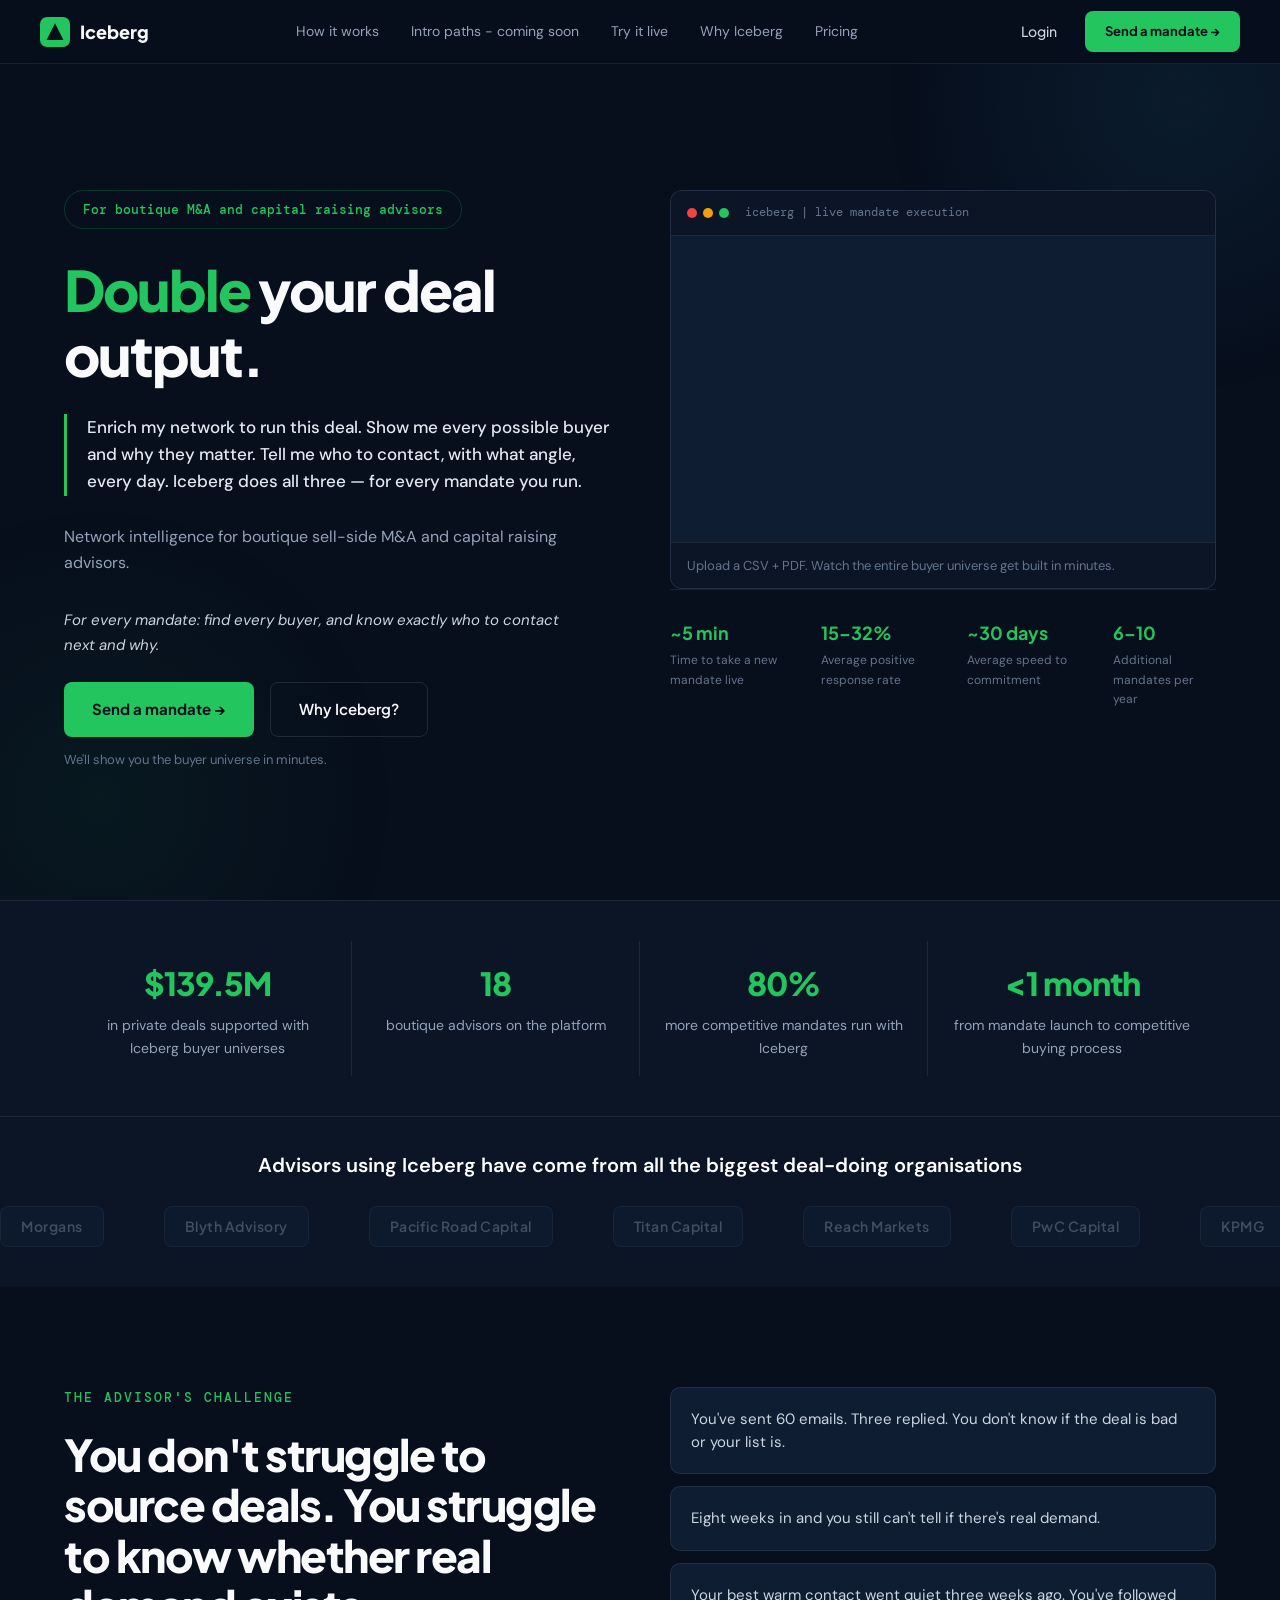
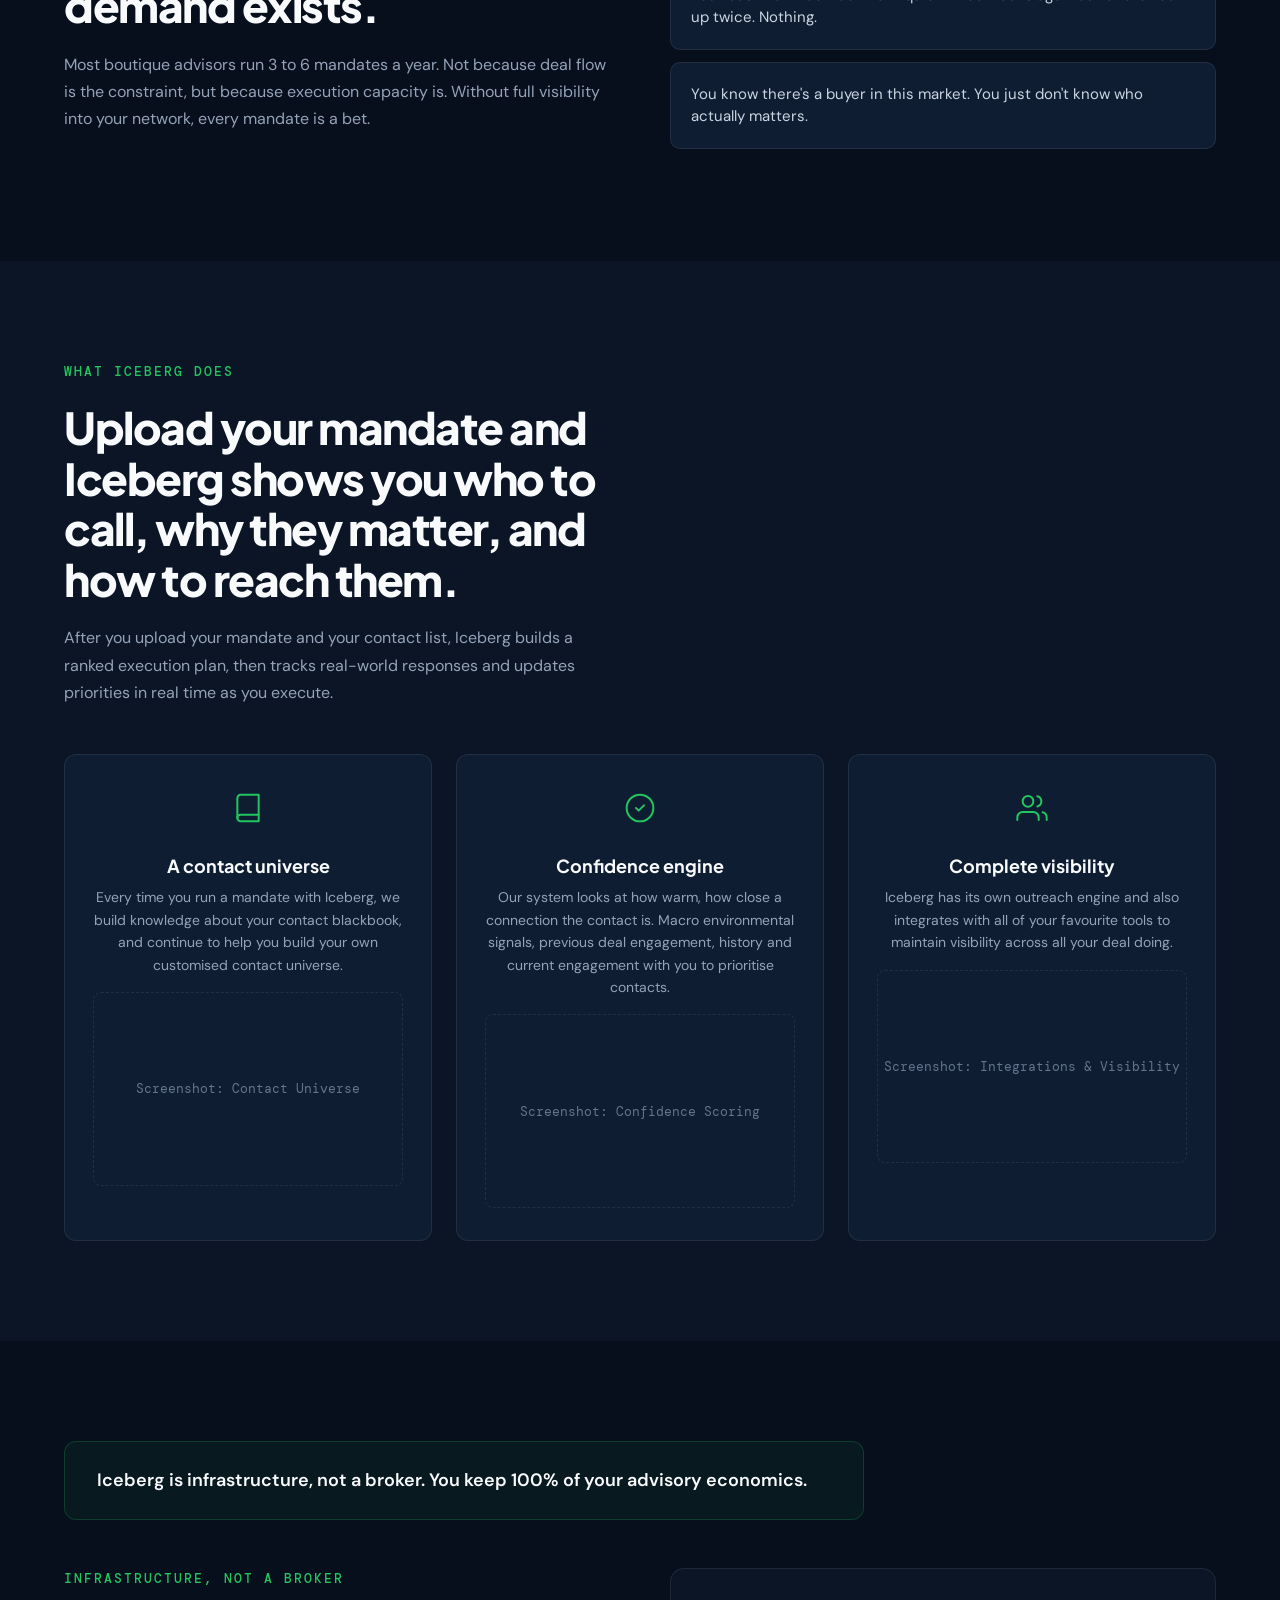
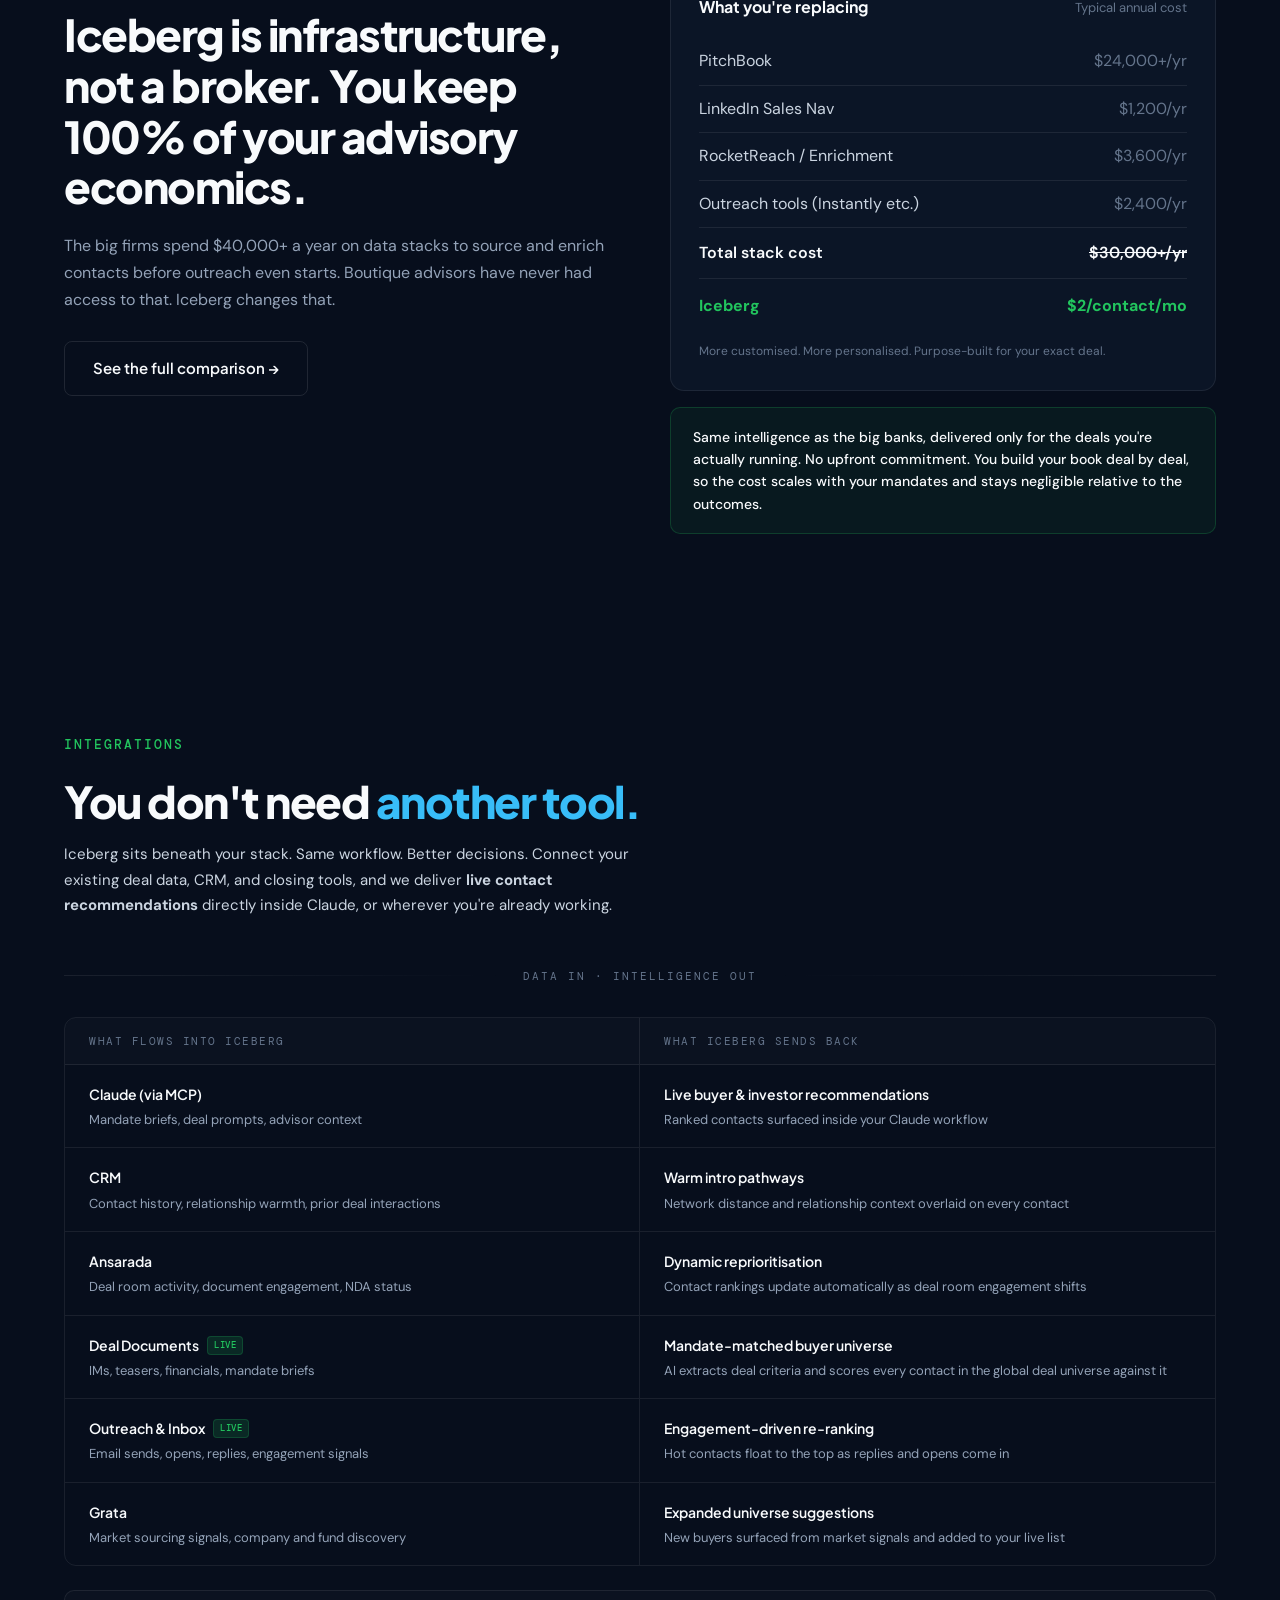
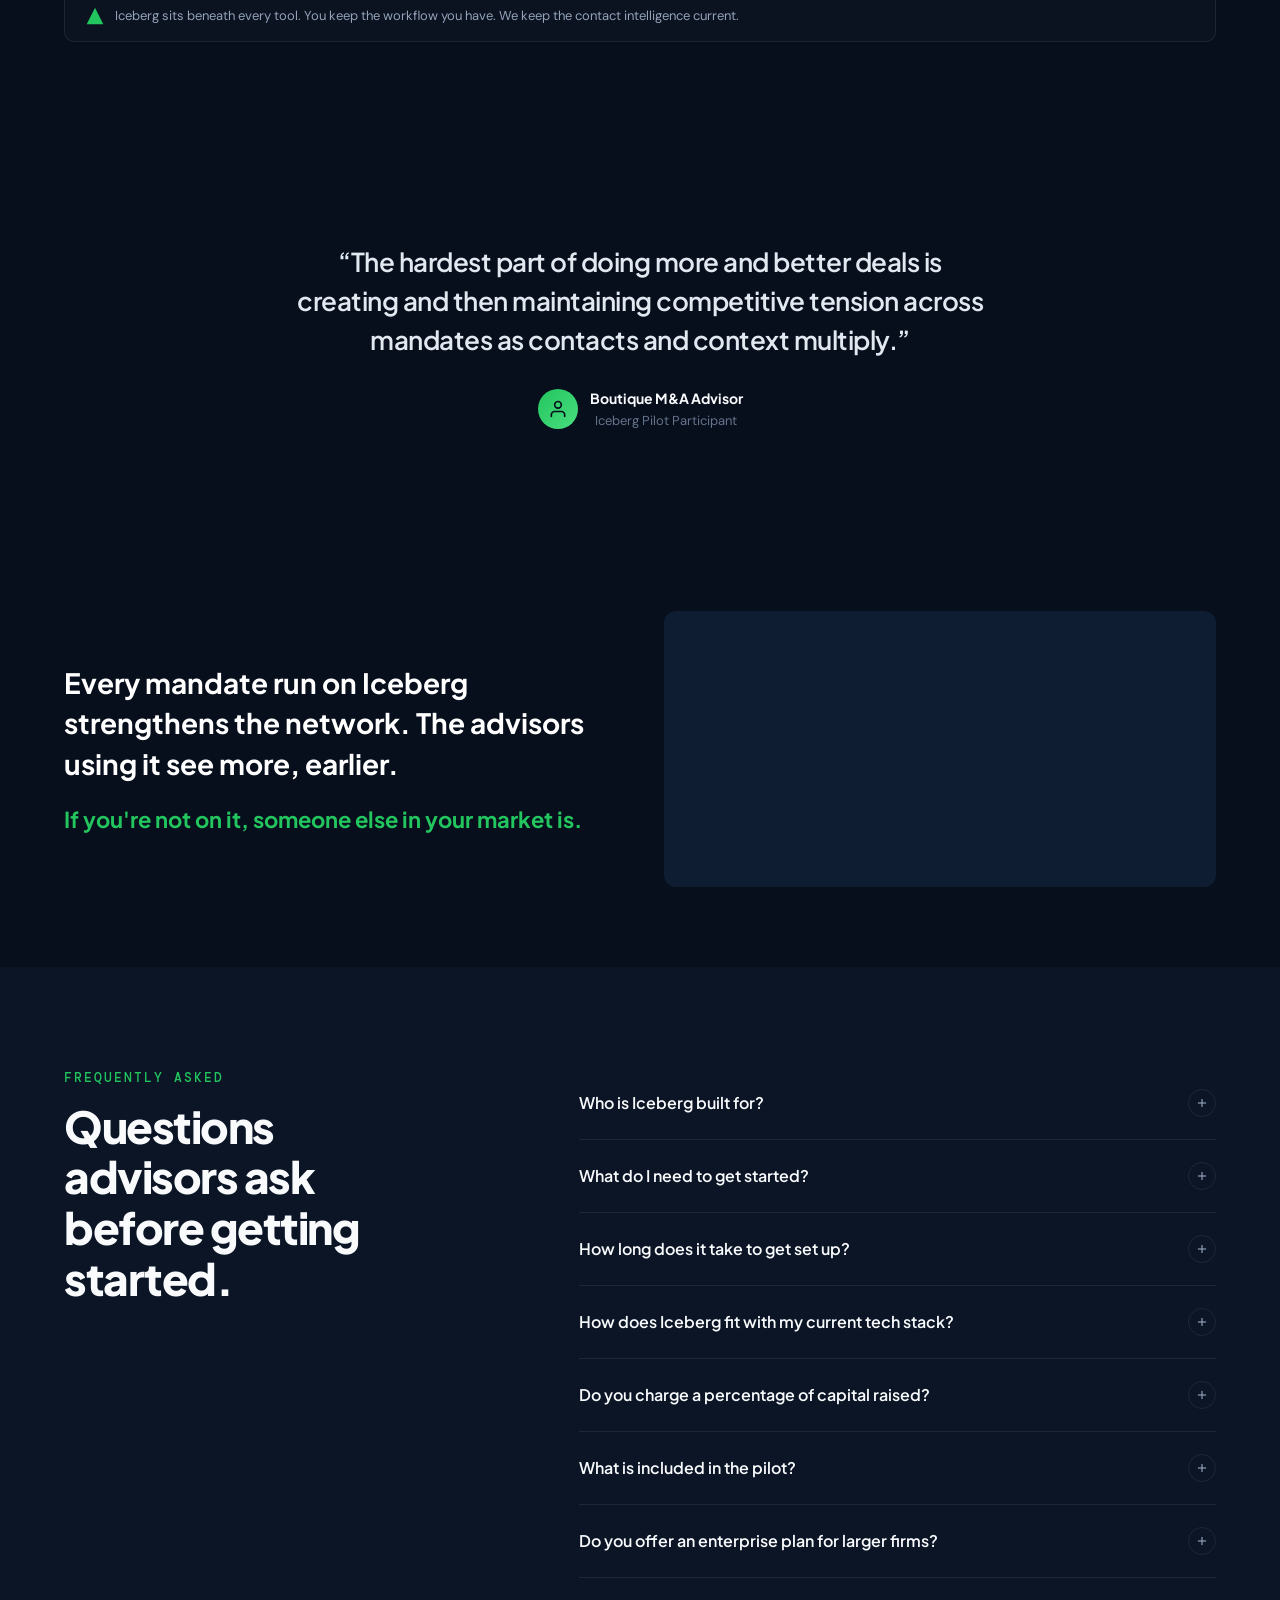
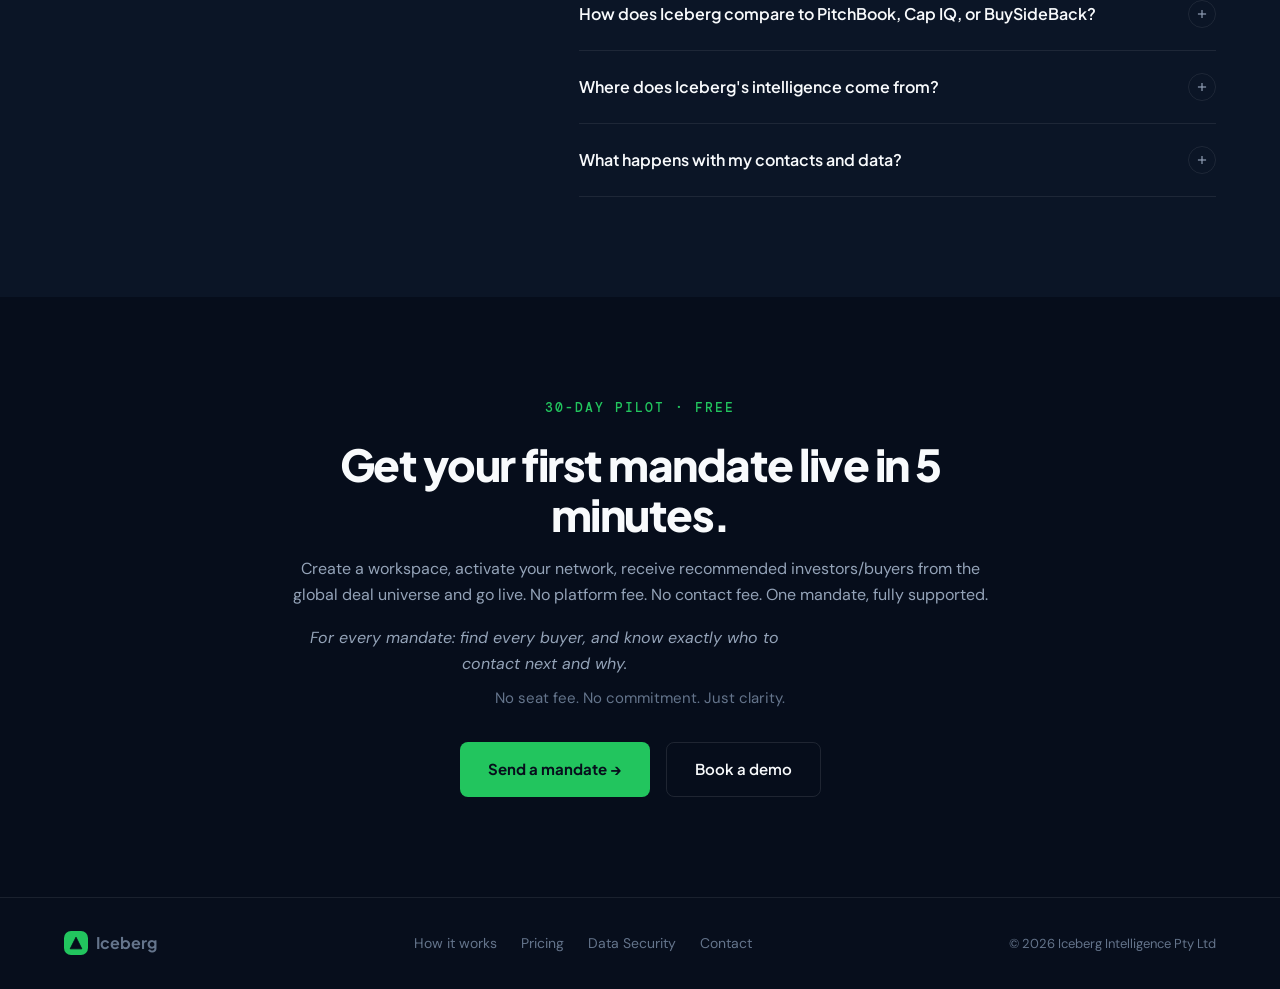
==== index.html @ 7cc14ba3 "Add files via upload" ====
<!DOCTYPE html>
<html lang="en">
<head>
<meta charset="UTF-8">
<meta name="viewport" content="width=device-width, initial-scale=1.0">
<title>Iceberg — Sell-Side M&A and Capital Raising · Boutique Advisors</title>
<link rel="preconnect" href="https://fonts.googleapis.com">
<link rel="preconnect" href="https://fonts.gstatic.com" crossorigin>
<link href="https://fonts.googleapis.com/css2?family=Plus+Jakarta+Sans:ital,wght@0,300;0,400;0,500;0,600;0,700;0,800;1,700&family=DM+Sans:wght@300;400;500&family=DM+Mono:wght@400;500&display=swap" rel="stylesheet">
<link rel="stylesheet" href="styles.css">
</head>
<body>

<!-- ========== NAV ========== -->
<nav class="nav" id="nav">
  <div class="nav-inner">
    <a href="index.html" class="nav-logo">
      <div class="nav-logo-icon">
        <svg viewBox="0 0 24 24" fill="none" xmlns="http://www.w3.org/2000/svg">
          <path d="M12 2L2 22h20L12 2z" fill="#070E1C" stroke="#070E1C" stroke-width="1.5"/>
          <path d="M12 8L6 20h12L12 8z" fill="#070E1C"/>
        </svg>
      </div>
      Iceberg
    </a>
    <div class="nav-links">
      <a href="how-it-works.html">How it works</a>
      <a href="intro-paths.html">Intro paths - coming soon</a>
      <a href="try-it-live.html">Try it live</a>
      <a href="why-iceberg.html">Why Iceberg</a>
      <a href="pricing.html">Pricing</a>
    </div>
    <div class="nav-ctas">
      <a href="#" class="btn-ghost">Login</a>
      <a href="try-it-live.html" class="btn-primary">Send a mandate &rarr;</a>
    </div>
    <button class="nav-mobile-toggle" onclick="document.getElementById('nav').classList.toggle('mobile-open')">&#9776;</button>
  </div>
</nav>

<!-- =============================================
     A — ATTENTION: Hero + Social Proof + Trust
     ============================================= -->

<!-- HERO -->
<section class="hero">
  <div class="container">
    <div class="hero-grid">
      <div class="fade-up">
        <div class="hero-eyebrow">For boutique M&amp;A and capital raising advisors</div>
        <h1><span class="green">Double</span> your deal output.</h1>
        <div class="hero-brutal">Enrich my network to run this deal. Show me every possible buyer and why they matter. Tell me who to contact, with what angle, every day. Iceberg does all three &mdash; for every mandate you run.</div>
        <p class="hero-sub">Network intelligence for boutique sell-side M&amp;A and capital raising advisors.</p>
        <p class="hero-mandate-line"><em>For every mandate: find every buyer, and know exactly who to contact next and why.</em></p>
        <div class="hero-ctas">
          <a href="try-it-live.html" class="btn-primary">Send a mandate &rarr;</a>
          <a href="why-iceberg.html" class="btn-secondary">Why Iceberg?</a>
        </div>
        <p class="hero-cta-subtext">We'll show you the buyer universe in minutes.</p>
      </div>
      <div class="fade-up" style="animation-delay:0.2s">
        <div class="hero-video-wrap">
          <div class="hero-video-chrome">
            <div class="hero-video-dots"><span></span><span></span><span></span></div>
            <span class="hero-video-chrome-label">iceberg | live mandate execution</span>
          </div>
          <div class="hero-video-embed">
            <video autoplay muted loop playsinline>
              <source src="https://ik.imagekit.io/2z8yysunx/JRNY/Richard%20Property%20Advisers/Landing%20Page/Iceberg/iceberg%20pitch%20deck%20analysis%20-%20Flossy's%20Fundraising%20(1080p,%20h264).mp4" type="video/mp4">
            </video>
          </div>
          <div class="hero-video-caption">Upload a CSV + PDF. Watch the entire buyer universe get built in minutes.</div>
        </div>
        <div class="hero-stats">
          <div>
            <div class="hero-stat-value">~5 min</div>
            <div class="hero-stat-label">Time to take a new mandate live</div>
          </div>
          <div>
            <div class="hero-stat-value">15&ndash;32%</div>
            <div class="hero-stat-label">Average positive response rate</div>
          </div>
          <div>
            <div class="hero-stat-value">~30 days</div>
            <div class="hero-stat-label">Average speed to commitment</div>
          </div>
          <div>
            <div class="hero-stat-value">6&ndash;10</div>
            <div class="hero-stat-label">Additional mandates per year</div>
          </div>
        </div>
      </div>
    </div>
  </div>
</section>

<!-- SOCIAL PROOF -->
<section class="social-proof">
  <div class="container">
    <div class="social-proof-grid fade-up">
      <div class="social-proof-item">
        <div class="social-proof-value">$139.5M</div>
        <div class="social-proof-label">in private deals supported with Iceberg buyer universes</div>
      </div>
      <div class="social-proof-item">
        <div class="social-proof-value">18</div>
        <div class="social-proof-label">boutique advisors on the platform</div>
      </div>
      <div class="social-proof-item">
        <div class="social-proof-value">80%</div>
        <div class="social-proof-label">more competitive mandates run with Iceberg</div>
      </div>
      <div class="social-proof-item">
        <div class="social-proof-value">&lt;1 month</div>
        <div class="social-proof-label">from mandate launch to competitive buying process</div>
      </div>
    </div>
  </div>
</section>

<!-- TRUST STRIP -->
<section class="trust-strip">
  <div class="trust-strip-label">Advisors using Iceberg have come from all the biggest deal-doing organisations</div>
  <div class="trust-strip-track">
    <span class="trust-logo-placeholder">Morgans</span><span class="trust-logo-placeholder">Blyth Advisory</span><span class="trust-logo-placeholder">Pacific Road Capital</span><span class="trust-logo-placeholder">Titan Capital</span><span class="trust-logo-placeholder">Reach Markets</span><span class="trust-logo-placeholder">PwC Capital</span><span class="trust-logo-placeholder">KPMG</span><span class="trust-logo-placeholder">Macquarie</span>
    <span class="trust-logo-placeholder">Morgans</span><span class="trust-logo-placeholder">Blyth Advisory</span><span class="trust-logo-placeholder">Pacific Road Capital</span><span class="trust-logo-placeholder">Titan Capital</span><span class="trust-logo-placeholder">Reach Markets</span><span class="trust-logo-placeholder">PwC Capital</span><span class="trust-logo-placeholder">KPMG</span><span class="trust-logo-placeholder">Macquarie</span>
  </div>
</section>

<!-- =============================================
     I — INTEREST: The Problem + What Iceberg Does
     ============================================= -->

<!-- THE ADVISOR'S CHALLENGE -->
<section class="aida-section" style="background:var(--bg-base);">
  <div class="container">
    <div class="aida-two-col">
      <div class="fade-up">
        <div class="section-label">THE ADVISOR'S CHALLENGE</div>
        <h2>You don't struggle to source deals. You struggle to know whether <span class="green">real demand</span> exists.</h2>
        <p class="aida-body" style="margin-top:20px;">Most boutique advisors run 3 to 6 mandates a year. Not because deal flow is the constraint, but because execution capacity is. Without full visibility into your network, every mandate is a bet.</p>
      </div>
      <div class="fade-up">
        <div class="challenge-card">
          <p>You've sent 60 emails. Three replied. You don't know if the deal is bad or your list is.</p>
        </div>
        <div class="challenge-card">
          <p>Eight weeks in and you still can't tell if there's real demand.</p>
        </div>
        <div class="challenge-card">
          <p>Your best warm contact went quiet three weeks ago. You've followed up twice. Nothing.</p>
        </div>
        <div class="challenge-card">
          <p>You know there's a buyer in this market. You just don't know who actually matters.</p>
        </div>
      </div>
    </div>
  </div>
</section>

<!-- WHAT ICEBERG DOES -->
<section class="aida-section" style="background:var(--bg-800);">
  <div class="container">
    <div class="aida-two-col fade-up" style="align-items:center;">
      <div>
        <div class="section-label">WHAT ICEBERG DOES</div>
        <h2>Upload your mandate and Iceberg shows you <span class="green">who to call</span>, <span class="green">why they matter</span>, and <span class="green">how to reach them</span>.</h2>
        <p class="aida-body" style="margin-top:20px;">After you upload your mandate and your contact list, Iceberg builds a ranked execution plan, then tracks real-world responses and updates priorities in real time as you execute.</p>
      </div>
      <div class="how-split-video">
        <video autoplay muted loop playsinline>
          <source src="https://ik.imagekit.io/2z8yysunx/JRNY/Richard%20Property%20Advisers/Landing%20Page/Iceberg/videoplayback.mp4" type="video/mp4">
        </video>
      </div>
    </div>
    <div class="value-grid fade-up" style="margin-top:48px;">
      <div class="value-card">
        <div class="value-icon"><svg width="32" height="32" viewBox="0 0 24 24" fill="none" stroke="var(--green)" stroke-width="1.5" stroke-linecap="round" stroke-linejoin="round"><path d="M4 19.5A2.5 2.5 0 0 1 6.5 17H20"/><path d="M6.5 2H20v20H6.5A2.5 2.5 0 0 1 4 19.5v-15A2.5 2.5 0 0 1 6.5 2z"/></svg></div>
        <h4>A contact universe</h4>
        <p>Every time you run a mandate with Iceberg, we build knowledge about your contact blackbook, and continue to help you build your own customised contact universe.</p>
        <div class="value-card-screenshot">
          <div class="screenshot-placeholder"><span>Screenshot: Contact Universe</span></div>
        </div>
      </div>
      <div class="value-card">
        <div class="value-icon"><svg width="32" height="32" viewBox="0 0 24 24" fill="none" stroke="var(--green)" stroke-width="1.5" stroke-linecap="round" stroke-linejoin="round"><path d="M12 22c5.523 0 10-4.477 10-10S17.523 2 12 2 2 6.477 2 12s4.477 10 10 10z"/><path d="m9 12 2 2 4-4"/></svg></div>
        <h4>Confidence engine</h4>
        <p>Our system looks at how warm, how close a connection the contact is. Macro environmental signals, previous deal engagement, history and current engagement with you to prioritise contacts.</p>
        <div class="value-card-screenshot">
          <div class="screenshot-placeholder"><span>Screenshot: Confidence Scoring</span></div>
        </div>
      </div>
      <div class="value-card">
        <div class="value-icon"><svg width="32" height="32" viewBox="0 0 24 24" fill="none" stroke="var(--green)" stroke-width="1.5" stroke-linecap="round" stroke-linejoin="round"><path d="M17 21v-2a4 4 0 0 0-4-4H5a4 4 0 0 0-4 4v2"/><circle cx="9" cy="7" r="4"/><path d="M23 21v-2a4 4 0 0 0-3-3.87"/><path d="M16 3.13a4 4 0 0 1 0 7.75"/></svg></div>
        <h4>Complete visibility</h4>
        <p>Iceberg has its own outreach engine and also integrates with all of your favourite tools to maintain visibility across all your deal doing.</p>
        <div class="value-card-screenshot">
          <div class="screenshot-placeholder"><span>Screenshot: Integrations &amp; Visibility</span></div>
        </div>
      </div>
    </div>
  </div>
</section>

<!-- INFRASTRUCTURE, NOT A BROKER -->
<section class="aida-section" style="background:var(--bg-base);">
  <div class="container">
    <div class="infra-callout fade-up" style="margin-bottom:48px;padding:24px 32px;background:rgba(34,197,94,0.06);border:1px solid var(--border-green);border-radius:12px;max-width:800px;">
      <p style="color:var(--text-white);font-size:18px;font-weight:600;margin:0;line-height:1.6;">Iceberg is infrastructure, not a broker. You keep 100% of your advisory economics.</p>
    </div>
    <div class="aida-two-col">
      <div class="fade-up">
        <div class="section-label">INFRASTRUCTURE, NOT A BROKER</div>
        <h2>Iceberg is <span class="green">infrastructure</span>, not a broker. You keep <span class="green">100%</span> of your advisory economics.</h2>
        <p class="aida-body" style="margin-top:20px;">The big firms spend $40,000+ a year on data stacks to source and enrich contacts before outreach even starts. Boutique advisors have never had access to that. Iceberg changes that.</p>
        <div style="margin-top:28px;">
          <a href="why-iceberg.html" class="btn-secondary">See the full comparison &rarr;</a>
        </div>
      </div>
      <div class="fade-up">
        <div class="pricing-compare-table" style="background:var(--bg-800);border:1px solid var(--border);border-radius:14px;padding:28px;width:100%;">
          <div style="display:flex;justify-content:space-between;align-items:center;margin-bottom:20px;">
            <h4 style="margin:0;font-size:16px;color:var(--text-white);">What you're replacing</h4>
            <span style="font-size:13px;color:var(--text-400);">Typical annual cost</span>
          </div>
          <div class="compare-row" style="display:flex;justify-content:space-between;padding:10px 0;border-bottom:1px solid var(--border);">
            <span style="color:var(--text-200);">PitchBook</span>
            <span style="color:var(--text-400);">$24,000+/yr</span>
          </div>
          <div class="compare-row" style="display:flex;justify-content:space-between;padding:10px 0;border-bottom:1px solid var(--border);">
            <span style="color:var(--text-200);">LinkedIn Sales Nav</span>
            <span style="color:var(--text-400);">$1,200/yr</span>
          </div>
          <div class="compare-row" style="display:flex;justify-content:space-between;padding:10px 0;border-bottom:1px solid var(--border);">
            <span style="color:var(--text-200);">RocketReach / Enrichment</span>
            <span style="color:var(--text-400);">$3,600/yr</span>
          </div>
          <div class="compare-row" style="display:flex;justify-content:space-between;padding:10px 0;border-bottom:1px solid var(--border);">
            <span style="color:var(--text-200);">Outreach tools (Instantly etc.)</span>
            <span style="color:var(--text-400);">$2,400/yr</span>
          </div>
          <div class="compare-row" style="display:flex;justify-content:space-between;padding:12px 0;border-bottom:1px solid var(--border);">
            <span style="color:var(--text-white);font-weight:600;">Total stack cost</span>
            <span style="color:var(--text-white);font-weight:600;text-decoration:line-through;">$30,000+/yr</span>
          </div>
          <div class="compare-row" style="display:flex;justify-content:space-between;padding:14px 0;align-items:center;">
            <span style="color:var(--green);font-weight:700;font-size:16px;">Iceberg</span>
            <span style="color:var(--green);font-weight:700;font-size:16px;">$2/contact/mo</span>
          </div>
          <p style="color:var(--text-400);font-size:12px;margin-top:8px;margin-bottom:0;">More customised. More personalised. Purpose-built for your exact deal.</p>
        </div>
        <div style="margin-top:16px;padding:18px 22px;background:rgba(34,197,94,0.06);border:1px solid var(--border-green);border-radius:10px;">
          <p style="color:var(--text-white);font-size:14px;font-weight:500;margin:0;line-height:1.6;">Same intelligence as the big banks, delivered only for the deals you're actually running. No upfront commitment. You build your book deal by deal, so the cost scales with your mandates and stays negligible relative to the outcomes.</p>
        </div>
      </div>
    </div>
  </div>
</section>

<!-- ========== INTEGRATIONS ========== -->
<section class="integrations-section">
  <div class="container">
    <div class="integrations-intro fade-up">
      <div class="section-label">INTEGRATIONS</div>
      <h2>You don't need <span>another tool.</span></h2>
      <p>Iceberg sits beneath your stack. Same workflow. Better decisions. Connect your existing deal data, CRM, and closing tools, and we deliver <strong>live contact recommendations</strong> directly inside Claude, or wherever you're already working.</p>
    </div>
    <div class="integrations-divider fade-up">DATA IN &middot; INTELLIGENCE OUT</div>
    <div class="integrations-table fade-up">
      <div class="integrations-col-header">What flows into Iceberg</div>
      <div class="integrations-col-header">What Iceberg sends back</div>

      <div class="integrations-row">
        <div class="integrations-cell">
          <div class="integrations-cell-title">Claude (via MCP)</div>
          <div class="integrations-cell-desc">Mandate briefs, deal prompts, advisor context</div>
        </div>
        <div class="integrations-cell">
          <div class="integrations-cell-output-title">Live buyer &amp; investor recommendations</div>
          <div class="integrations-cell-output-desc">Ranked contacts surfaced inside your Claude workflow</div>
        </div>
      </div>

      <div class="integrations-row">
        <div class="integrations-cell">
          <div class="integrations-cell-title">CRM</div>
          <div class="integrations-cell-desc">Contact history, relationship warmth, prior deal interactions</div>
        </div>
        <div class="integrations-cell">
          <div class="integrations-cell-output-title">Warm intro pathways</div>
          <div class="integrations-cell-output-desc">Network distance and relationship context overlaid on every contact</div>
        </div>
      </div>

      <div class="integrations-row">
        <div class="integrations-cell">
          <div class="integrations-cell-title">Ansarada</div>
          <div class="integrations-cell-desc">Deal room activity, document engagement, NDA status</div>
        </div>
        <div class="integrations-cell">
          <div class="integrations-cell-output-title">Dynamic reprioritisation</div>
          <div class="integrations-cell-output-desc">Contact rankings update automatically as deal room engagement shifts</div>
        </div>
      </div>

      <div class="integrations-row">
        <div class="integrations-cell">
          <div class="integrations-cell-title">Deal Documents <span class="badge-live-sm">Live</span></div>
          <div class="integrations-cell-desc">IMs, teasers, financials, mandate briefs</div>
        </div>
        <div class="integrations-cell">
          <div class="integrations-cell-output-title">Mandate-matched buyer universe</div>
          <div class="integrations-cell-output-desc">AI extracts deal criteria and scores every contact in the global deal universe against it</div>
        </div>
      </div>

      <div class="integrations-row">
        <div class="integrations-cell">
          <div class="integrations-cell-title">Outreach &amp; Inbox <span class="badge-live-sm">Live</span></div>
          <div class="integrations-cell-desc">Email sends, opens, replies, engagement signals</div>
        </div>
        <div class="integrations-cell">
          <div class="integrations-cell-output-title">Engagement-driven re-ranking</div>
          <div class="integrations-cell-output-desc">Hot contacts float to the top as replies and opens come in</div>
        </div>
      </div>

      <div class="integrations-row">
        <div class="integrations-cell">
          <div class="integrations-cell-title">Grata</div>
          <div class="integrations-cell-desc">Market sourcing signals, company and fund discovery</div>
        </div>
        <div class="integrations-cell">
          <div class="integrations-cell-output-title">Expanded universe suggestions</div>
          <div class="integrations-cell-output-desc">New buyers surfaced from market signals and added to your live list</div>
        </div>
      </div>
    </div>

    <div class="integrations-footer fade-up">
      <svg width="20" height="20" viewBox="0 0 24 24" fill="var(--green)" stroke="none"><polygon points="12,2 2,22 22,22"/></svg>
      <span>Iceberg sits beneath every tool. You keep the workflow you have. We keep the contact intelligence current.</span>
    </div>
  </div>
</section>

<!-- TESTIMONIAL / QUOTE -->
<section class="aida-section" style="background:var(--bg-base);">
  <div class="container">
    <div class="testimonial-block fade-up">
      <div class="testimonial-quote">&ldquo;The hardest part of doing more and better deals is creating and then maintaining competitive tension across mandates as contacts and context multiply.&rdquo;</div>
      <div class="testimonial-meta">
        <div class="testimonial-avatar"><svg width="20" height="20" viewBox="0 0 24 24" fill="none" stroke="var(--bg-base)" stroke-width="2" stroke-linecap="round" stroke-linejoin="round"><path d="M20 21v-2a4 4 0 0 0-4-4H8a4 4 0 0 0-4 4v2"/><circle cx="12" cy="7" r="4"/></svg></div>
        <div>
          <div class="testimonial-name">Boutique M&amp;A Advisor</div>
          <div class="testimonial-role">Iceberg Pilot Participant</div>
        </div>
      </div>
    </div>
  </div>
</section>

<!-- =============================================
     A — ACTION: Pilot CTA
     ============================================= -->

<!-- FOMO LINE -->
<section class="fomo-split" style="background:var(--bg-base);">
  <div class="container">
    <div class="fomo-split-grid fade-up">
      <div class="fomo-split-text">
        <p class="fomo-split-main">Every mandate run on Iceberg strengthens the network. The advisors using it see more, earlier.</p>
        <p class="fomo-split-highlight">If you're not on it, someone else in your market is.</p>
      </div>
      <div class="fomo-split-video">
        <video autoplay muted loop playsinline>
          <source src="https://ik.imagekit.io/2z8yysunx/JRNY/Richard%20Property%20Advisers/Landing%20Page/Iceberg/send%20investor%20message%20gmail%201.mp4" type="video/mp4">
        </video>
      </div>
    </div>
  </div>
</section>

<!-- FAQ -->
<section class="faq-section aida-section" style="background:var(--bg-800);">
  <div class="container">
    <div class="faq-split fade-up">
      <div class="faq-split-left">
        <div class="section-label">FREQUENTLY ASKED</div>
        <h2>Questions advisors ask before getting started.</h2>
      </div>
      <div class="faq-split-right">
      <div class="faq-item">
        <div class="faq-question">
          <h4>Who is Iceberg built for?</h4>
          <div class="faq-icon"><svg viewBox="0 0 24 24"><line x1="12" y1="5" x2="12" y2="19"/><line x1="5" y1="12" x2="19" y2="12"/></svg></div>
        </div>
        <div class="faq-answer">
          <p>Boutique capital raising advisers, independent M&amp;A advisers, placement agents running multiple live mandates, advisers who treat their network as a long-term asset, and operators who value confidence, discretion, and outcomes.</p>
        </div>
      </div>
      <div class="faq-item">
        <div class="faq-question">
          <h4>What do I need to get started?</h4>
          <div class="faq-icon"><svg viewBox="0 0 24 24"><line x1="12" y1="5" x2="12" y2="19"/><line x1="5" y1="12" x2="19" y2="12"/></svg></div>
        </div>
        <div class="faq-answer">
          <p>All you need is a signed mandate and investor pitch materials from a founder ready to go live.</p>
        </div>
      </div>
      <div class="faq-item">
        <div class="faq-question">
          <h4>How long does it take to get set up?</h4>
          <div class="faq-icon"><svg viewBox="0 0 24 24"><line x1="12" y1="5" x2="12" y2="19"/><line x1="5" y1="12" x2="19" y2="12"/></svg></div>
        </div>
        <div class="faq-answer">
          <p>We can have a workspace for you and your mandate live for execution within 5 minutes.</p>
        </div>
      </div>
      <div class="faq-item">
        <div class="faq-question">
          <h4>How does Iceberg fit with my current tech stack?</h4>
          <div class="faq-icon"><svg viewBox="0 0 24 24"><line x1="12" y1="5" x2="12" y2="19"/><line x1="5" y1="12" x2="19" y2="12"/></svg></div>
        </div>
        <div class="faq-answer">
          <p>Iceberg sits alongside your existing tools as a deal execution layer. Your CRM, email, and finance tools stay as systems of record. We integrate with Gmail or Outlook, pull in existing contacts for continuous reprioritisation, and run deal-specific workflows without requiring you to rebuild your stack.</p>
        </div>
      </div>
      <div class="faq-item">
        <div class="faq-question">
          <h4>Do you charge a percentage of capital raised?</h4>
          <div class="faq-icon"><svg viewBox="0 0 24 24"><line x1="12" y1="5" x2="12" y2="19"/><line x1="5" y1="12" x2="19" y2="12"/></svg></div>
        </div>
        <div class="faq-answer">
          <p>No. Pricing is subscription-based on capital raising throughput rather than performance fees. You keep 100% of your advisory economics.</p>
        </div>
      </div>
      <div class="faq-item">
        <div class="faq-question">
          <h4>What is included in the pilot?</h4>
          <div class="faq-icon"><svg viewBox="0 0 24 24"><line x1="12" y1="5" x2="12" y2="19"/><line x1="5" y1="12" x2="19" y2="12"/></svg></div>
        </div>
        <div class="faq-answer">
          <p>The 30-day pilot includes one live mandate with full platform access, investor targeting recommendations, contact intelligence, outreach tracking, and no platform fees. You'll receive 120 free contacts and connect your Gmail and calendar.</p>
        </div>
      </div>
      <div class="faq-item">
        <div class="faq-question">
          <h4>Do you offer an enterprise plan for larger firms?</h4>
          <div class="faq-icon"><svg viewBox="0 0 24 24"><line x1="12" y1="5" x2="12" y2="19"/><line x1="5" y1="12" x2="19" y2="12"/></svg></div>
        </div>
        <div class="faq-answer">
          <p>Yes. If your firm has a large contact database, multiple seats, or concurrent mandates, our Enterprise plan lets you cancel your PitchBook, Cap IQ, BuySideBack, and enrichment tool subscriptions and replace them all with Iceberg. Bulk contact packages, multi-seat access with shared network graphs, and dedicated onboarding. <a href="pricing.html" style="color:var(--green);">See Enterprise pricing &rarr;</a></p>
        </div>
      </div>
      <div class="faq-item">
        <div class="faq-question">
          <h4>How does Iceberg compare to PitchBook, Cap IQ, or BuySideBack?</h4>
          <div class="faq-icon"><svg viewBox="0 0 24 24"><line x1="12" y1="5" x2="12" y2="19"/><line x1="5" y1="12" x2="19" y2="12"/></svg></div>
        </div>
        <div class="faq-answer">
          <p>Those tools are built for large investment banks and cost $20,000 to $40,000+/year per seat. Iceberg gives boutique advisors the same depth of contact intelligence (investor/buyer identification, enrichment, relationship mapping, and execution tracking) at a price that scales with the deals you're actually running. No upfront commitment, no enterprise contracts.</p>
        </div>
      </div>
      <div class="faq-item">
        <div class="faq-question">
          <h4>Where does Iceberg's intelligence come from?</h4>
          <div class="faq-icon"><svg viewBox="0 0 24 24"><line x1="12" y1="5" x2="12" y2="19"/><line x1="5" y1="12" x2="19" y2="12"/></svg></div>
        </div>
        <div class="faq-answer">
          <p>Our reasoning layer processes engagement behaviour, relationship strength, mandate fit, check sizes, and investment focus data. Recommendations come from the global deal universe, continuously reprioritised, not static lists.</p>
        </div>
      </div>
      <div class="faq-item">
        <div class="faq-question">
          <h4>What happens with my contacts and data?</h4>
          <div class="faq-icon"><svg viewBox="0 0 24 24"><line x1="12" y1="5" x2="12" y2="19"/><line x1="5" y1="12" x2="19" y2="12"/></svg></div>
        </div>
        <div class="faq-answer">
          <p>Your imported contacts remain private and fully yours. Iceberg-originated contacts strengthen the shared network. Co-developed relationships stay private while Iceberg learns anonymously. If you leave, your imported contacts are frozen and never shared.</p>
        </div>
      </div>
      </div>
    </div>
  </div>
</section>

<!-- PILOT CTA -->
<section class="pilot-cta-full">
  <div class="pilot-cta-full-overlay"></div>
  <div class="container pilot-cta-full-content fade-up">
    <div class="section-label" style="color:var(--green);">30-DAY PILOT &middot; FREE</div>
    <h2>Get your first mandate live in 5 minutes.</h2>
    <p>Create a workspace, activate your network, receive recommended investors/buyers from the global deal universe and go live. No platform fee. No contact fee. One mandate, fully supported.</p>
    <p class="hero-mandate-line" style="margin-top:16px;"><em>For every mandate: find every buyer, and know exactly who to contact next and why.</em></p>
    <p class="clarity">No seat fee. No commitment. Just clarity.</p>
    <div class="pilot-cta-buttons">
      <a href="try-it-live.html" class="btn-primary">Send a mandate &rarr;</a>
      <a href="try-it-live.html" class="btn-secondary">Book a demo</a>
    </div>
  </div>
</section>

<!-- ========== FOOTER ========== -->
<footer class="footer">
  <div class="container">
    <div class="footer-inner">
      <div class="footer-logo">
        <div class="nav-logo-icon">
          <svg viewBox="0 0 24 24" fill="none" xmlns="http://www.w3.org/2000/svg">
            <path d="M12 2L2 22h20L12 2z" fill="#070E1C" stroke="#070E1C" stroke-width="1.5"/>
            <path d="M12 8L6 20h12L12 8z" fill="#070E1C"/>
          </svg>
        </div>
        Iceberg
      </div>
      <div class="footer-links">
        <a href="how-it-works.html">How it works</a>
        <a href="pricing.html">Pricing</a>
        <a href="#">Data Security</a>
        <a href="#">Contact</a>
      </div>
      <div class="footer-copy">&copy; 2026 Iceberg Intelligence Pty Ltd</div>
    </div>
  </div>
</footer>

<!-- STICKY MOBILE CTA -->
<div class="sticky-mobile-cta">
  <a href="try-it-live.html" class="btn-primary">Send a mandate &rarr;</a>
</div>

<script src="main.js"></script>
</body>
</html>
---- styles.css ----
/* ========== RESET & BASE ========== */
*, *::before, *::after { box-sizing: border-box; margin: 0; padding: 0; }
html { scroll-behavior: smooth; }
body {
  font-family: 'DM Sans', sans-serif;
  background: #070E1C;
  color: #E2E8F0;
  font-weight: 400;
  line-height: 1.65;
  overflow-x: hidden;
  -webkit-font-smoothing: antialiased;
}

/* ========== DOT GRID OVERLAY ========== */
body::before {
  content: '';
  position: fixed;
  inset: 0;
  background-image: radial-gradient(rgba(56,189,248,0.025) 1px, transparent 1px);
  background-size: 64px 64px;
  pointer-events: none;
  z-index: 0;
}

/* ========== VARIABLES ========== */
:root {
  --bg-base: #070E1C;
  --bg-800: #0B1526;
  --bg-700: #0F1D33;
  --bg-600: #162640;
  --bg-500: #1E334F;
  --green: #22C55E;
  --green-light: #4ADE80;
  --blue: #38BDF8;
  --text-white: #F8FAFC;
  --text-100: #E2E8F0;
  --text-200: #CBD5E1;
  --text-300: #94A3B8;
  --text-400: #64748B;
  --border: rgba(255,255,255,0.08);
  --border-green: rgba(34,197,94,0.22);
  --max-w: 1200px;
  --section-py: 100px;
}

/* ========== TYPOGRAPHY ========== */
h1, h2, h3, h4, h5 {
  font-family: 'Plus Jakarta Sans', sans-serif;
  color: var(--text-white);
  line-height: 1.15;
}
h1 { font-size: clamp(36px, 5vw, 56px); font-weight: 800; letter-spacing: -2px; }
h2 { font-size: clamp(28px, 3.5vw, 44px); font-weight: 800; letter-spacing: -1.5px; }
h3 { font-size: clamp(20px, 2.5vw, 28px); font-weight: 700; letter-spacing: -1px; }
h4 { font-size: 20px; font-weight: 700; }

.section-label {
  font-family: 'DM Mono', monospace;
  font-size: 13px;
  font-weight: 500;
  letter-spacing: 2px;
  color: var(--green);
  text-transform: uppercase;
  margin-bottom: 20px;
}

.container {
  max-width: var(--max-w);
  margin: 0 auto;
  padding: 0 24px;
  position: relative;
  z-index: 1;
}

a { color: inherit; text-decoration: none; }

/* ========== BUTTONS ========== */
.btn-primary {
  display: inline-flex;
  align-items: center;
  gap: 8px;
  background: var(--green);
  color: var(--bg-base);
  font-family: 'Plus Jakarta Sans', sans-serif;
  font-weight: 700;
  font-size: 15px;
  padding: 14px 28px;
  border-radius: 8px;
  border: none;
  cursor: pointer;
  transition: background 0.2s, transform 0.15s;
}
.btn-primary:hover { background: var(--green-light); transform: translateY(-1px); }

.btn-secondary {
  display: inline-flex;
  align-items: center;
  gap: 8px;
  background: transparent;
  color: var(--text-white);
  font-family: 'Plus Jakarta Sans', sans-serif;
  font-weight: 600;
  font-size: 15px;
  padding: 14px 28px;
  border-radius: 8px;
  border: 1px solid rgba(255,255,255,0.1);
  cursor: pointer;
  transition: border-color 0.2s, background 0.2s;
}
.btn-secondary:hover { border-color: rgba(255,255,255,0.25); background: rgba(255,255,255,0.04); }
.btn-ghost {
  display: inline-flex;
  align-items: center;
  background: transparent;
  color: var(--text-200);
  font-family: 'Plus Jakarta Sans', sans-serif;
  font-weight: 500;
  font-size: 14px;
  padding: 10px 16px;
  border-radius: 8px;
  border: none;
  cursor: pointer;
  transition: color 0.2s;
  text-decoration: none;
}
.btn-ghost:hover { color: var(--text-white); }

/* ========== ANIMATIONS ========== */
.fade-up {
  opacity: 0;
  transform: translateY(30px);
  transition: opacity 0.7s ease, transform 0.7s ease;
}
.fade-up.visible {
  opacity: 1;
  transform: translateY(0);
}

@keyframes bob {
  0%, 100% { transform: translateY(0); }
  50% { transform: translateY(-6px); }
}
.bob { animation: bob 3s ease-in-out infinite; }

@keyframes scroll-left {
  0% { transform: translateX(0); }
  100% { transform: translateX(-50%); }
}

@keyframes pulse-dots {
  0%, 100% { opacity: 0.3; }
  50% { opacity: 1; }
}

@keyframes build-bar {
  0% { width: 0; }
  100% { width: 85%; }
}

/* ========== 01 — NAV ========== */
.nav {
  position: fixed;
  top: 0;
  left: 0;
  right: 0;
  z-index: 100;
  padding: 0 24px;
  height: 64px;
  display: flex;
  align-items: center;
  background: rgba(7,14,28,0.92);
  backdrop-filter: blur(16px);
  -webkit-backdrop-filter: blur(16px);
  border-bottom: 1px solid var(--border);
  transition: background 0.3s;
}
.nav-inner {
  max-width: var(--max-w);
  margin: 0 auto;
  width: 100%;
  display: flex;
  align-items: center;
  justify-content: space-between;
}
.nav-logo {
  display: flex;
  align-items: center;
  gap: 10px;
  font-family: 'Plus Jakarta Sans', sans-serif;
  font-weight: 800;
  font-size: 18px;
  color: var(--text-white);
}
.nav-logo-icon {
  width: 30px;
  height: 30px;
  background: var(--green);
  border-radius: 7px;
  display: flex;
  align-items: center;
  justify-content: center;
}
.nav-logo-icon svg { width: 18px; height: 18px; }
.nav-links {
  display: flex;
  gap: 32px;
  align-items: center;
}
.nav-links a {
  font-size: 14px;
  font-weight: 400;
  color: var(--text-300);
  transition: color 0.2s;
}
.nav-links a:hover { color: var(--text-white); }
.nav-ctas {
  display: flex;
  gap: 12px;
  align-items: center;
}
.nav-ctas .btn-primary { padding: 10px 20px; font-size: 13px; }
.nav-ctas .btn-secondary { padding: 10px 20px; font-size: 13px; }

.nav-mobile-toggle {
  display: none;
  background: none;
  border: none;
  color: var(--text-white);
  font-size: 24px;
  cursor: pointer;
}

@media (max-width: 900px) {
  .nav-links, .nav-ctas { display: none; }
  .nav-mobile-toggle { display: block; }
  .nav.mobile-open .nav-links,
  .nav.mobile-open .nav-ctas {
    display: flex;
    flex-direction: column;
    position: absolute;
    top: 64px;
    left: 0;
    right: 0;
    background: rgba(7,14,28,0.98);
    padding: 24px;
    border-bottom: 1px solid var(--border);
  }
  .nav.mobile-open .nav-ctas { padding-top: 0; }
}

/* ========== 02 — HERO ========== */
.hero {
  padding: 140px 0 80px;
  position: relative;
  overflow: hidden;
  min-height: 100vh;
  display: flex;
  align-items: center;
}
.hero::before {
  content: '';
  position: absolute;
  top: -200px;
  right: -200px;
  width: 600px;
  height: 600px;
  background: radial-gradient(circle, rgba(56,189,248,0.08) 0%, transparent 70%);
  pointer-events: none;
}
.hero::after {
  content: '';
  position: absolute;
  bottom: -200px;
  left: -200px;
  width: 600px;
  height: 600px;
  background: radial-gradient(circle, rgba(34,197,94,0.06) 0%, transparent 70%);
  pointer-events: none;
}
.hero-grid {
  display: grid;
  grid-template-columns: 1fr 1fr;
  gap: 60px;
  align-items: start;
}
.hero-eyebrow {
  display: inline-flex;
  align-items: center;
  gap: 8px;
  font-family: 'DM Mono', monospace;
  font-size: 13px;
  font-weight: 500;
  color: var(--green);
  border: 1px solid var(--border-green);
  border-radius: 100px;
  padding: 8px 18px;
  margin-bottom: 28px;
}
.hero h1 .green { color: var(--green); }
.hero-brutal {
  border-left: 3px solid var(--green);
  padding-left: 20px;
  margin: 28px 0;
  font-size: 17px;
  font-weight: 500;
  color: var(--text-100);
  line-height: 1.6;
}
.hero-sub {
  color: var(--text-300);
  font-size: 16px;
  margin-bottom: 32px;
  max-width: 520px;
}
.hero-ctas {
  display: flex;
  gap: 16px;
  flex-wrap: wrap;
  margin-bottom: 36px;
}
.hero-stats {
  display: flex;
  gap: 40px;
  border-top: 1px solid var(--border);
  padding-top: 28px;
}
.hero-stat-value {
  font-family: 'Plus Jakarta Sans', sans-serif;
  font-weight: 700;
  font-size: 18px;
  color: var(--green);
}
.hero-stat-label {
  font-size: 12px;
  color: var(--text-400);
  margin-top: 3px;
}

/* Hero video */
.hero-video-wrap {
  background: var(--bg-700);
  border: 1px solid var(--border);
  border-radius: 12px;
  overflow: hidden;
}
.hero-video-chrome {
  display: flex;
  align-items: center;
  gap: 8px;
  padding: 12px 16px;
  background: var(--bg-800);
  border-bottom: 1px solid var(--border);
}
.hero-video-dots {
  display: flex;
  gap: 6px;
}
.hero-video-dots span {
  width: 10px;
  height: 10px;
  border-radius: 50%;
}
.hero-video-dots span:nth-child(1) { background: #EF4444; }
.hero-video-dots span:nth-child(2) { background: #F59E0B; }
.hero-video-dots span:nth-child(3) { background: #22C55E; }
.hero-video-chrome-label {
  font-family: 'DM Mono', monospace;
  font-size: 12px;
  color: var(--text-400);
  margin-left: 8px;
}
.hero-video-embed {
  position: relative;
  padding-bottom: 56.25%;
  height: 0;
}
.hero-video-embed iframe,
.hero-video-embed video {
  position: absolute;
  top: 0;
  left: 0;
  width: 100%;
  height: 100%;
  border: none;
  object-fit: cover;
}
.hero-video-caption {
  padding: 12px 16px;
  font-size: 13px;
  color: var(--text-400);
  background: var(--bg-800);
  border-top: 1px solid var(--border);
}

@media (max-width: 900px) {
  .hero-grid { grid-template-columns: 1fr; }
  .hero-stats { flex-direction: column; gap: 20px; }
  .hero { min-height: auto; padding: 120px 0 60px; }
}

/* ========== 03 — SOCIAL PROOF ========== */
.social-proof {
  background: var(--bg-800);
  padding: 40px 0;
  border-top: 1px solid var(--border);
  border-bottom: 1px solid var(--border);
}
.social-proof-grid {
  display: grid;
  grid-template-columns: repeat(4, 1fr);
  gap: 0;
  text-align: center;
}
.social-proof-item {
  padding: 16px 20px;
  border-right: 1px solid var(--border);
}
.social-proof-item:last-child { border-right: none; }
.social-proof-value {
  font-family: 'Plus Jakarta Sans', sans-serif;
  font-weight: 800;
  font-size: clamp(22px, 3vw, 32px);
  color: var(--green);
  letter-spacing: -1px;
}
.social-proof-label {
  font-size: 14px;
  color: var(--text-300);
  margin-top: 4px;
}

@media (max-width: 768px) {
  .social-proof-grid { grid-template-columns: repeat(2, 1fr); }
  .social-proof-item:nth-child(2) { border-right: none; }
  .social-proof-item:nth-child(1),
  .social-proof-item:nth-child(2) { border-bottom: 1px solid var(--border); }
}

/* ========== 04 — TRUST STRIP ========== */
.trust-strip {
  background: var(--bg-800);
  padding: 32px 0 40px;
  overflow: hidden;
}
.trust-strip-label {
  text-align: center;
  font-size: 20px;
  font-weight: 600;
  color: #ffffff;
  margin-bottom: 24px;
}
.trust-strip-track {
  display: flex;
  gap: 60px;
  animation: scroll-left 25s linear infinite;
  width: max-content;
}
.trust-strip-track span {
  font-family: 'Plus Jakarta Sans', sans-serif;
  font-weight: 600;
  font-size: 18px;
  color: var(--text-400);
  white-space: nowrap;
  opacity: 0.6;
}
.trust-logo-placeholder {
  background: var(--bg-700);
  border: 1px solid var(--border);
  border-radius: 8px;
  padding: 8px 20px !important;
  font-size: 14px !important;
  letter-spacing: 0.5px;
}

/* ========== 05 — DEAL ASSISTANT ========== */
.deal-assistant {
  background: var(--bg-800);
  padding: var(--section-py) 0;
}
.deal-assistant-inner {
  max-width: 780px;
  margin: 0 auto;
  text-align: center;
}
.deal-assistant-inner h2 {
  margin-bottom: 16px;
}
.deal-assistant-sub {
  color: var(--text-200);
  font-size: 17px;
  margin-bottom: 8px;
}
.deal-assistant-note {
  font-size: 14px;
  color: var(--text-400);
  margin-bottom: 32px;
}
.deal-assistant-window {
  background: var(--bg-700);
  border: 1px solid var(--border);
  border-radius: 12px;
  overflow: hidden;
  text-align: left;
}
.deal-assistant-chrome {
  display: flex;
  align-items: center;
  gap: 8px;
  padding: 12px 16px;
  background: var(--bg-base);
  border-bottom: 1px solid var(--border);
}
.deal-assistant-chrome .dots { display: flex; gap: 6px; }
.deal-assistant-chrome .dots span {
  width: 10px; height: 10px; border-radius: 50%;
}
.deal-assistant-chrome .dots span:nth-child(1) { background: #EF4444; }
.deal-assistant-chrome .dots span:nth-child(2) { background: #F59E0B; }
.deal-assistant-chrome .dots span:nth-child(3) { background: #22C55E; }
.deal-assistant-chrome-label {
  font-family: 'DM Mono', monospace;
  font-size: 12px;
  color: var(--text-400);
  margin-left: 8px;
}
.deal-assistant-body {
  padding: 28px 24px;
}
.deal-assistant-body .prompt-label {
  font-family: 'Plus Jakarta Sans', sans-serif;
  font-weight: 700;
  font-size: 16px;
  color: var(--text-white);
  margin-bottom: 4px;
}
.deal-assistant-body .prompt-sub {
  font-size: 14px;
  color: var(--text-300);
  margin-bottom: 16px;
}
.deal-assistant-body textarea {
  width: 100%;
  min-height: 100px;
  background: var(--bg-base);
  border: 1px solid var(--border);
  border-radius: 8px;
  padding: 16px;
  color: var(--text-100);
  font-family: 'DM Sans', sans-serif;
  font-size: 15px;
  resize: vertical;
  outline: none;
  transition: border-color 0.2s;
}
.deal-assistant-body textarea:focus { border-color: var(--border-green); }
.deal-assistant-body textarea::placeholder { color: var(--text-400); }
.deal-chips {
  display: flex;
  gap: 8px;
  flex-wrap: wrap;
  margin: 16px 0 20px;
}
.deal-chip {
  font-family: 'DM Mono', monospace;
  font-size: 12px;
  font-weight: 500;
  padding: 6px 14px;
  border: 1px solid var(--border);
  border-radius: 100px;
  color: var(--text-200);
  cursor: pointer;
  transition: border-color 0.2s, background 0.2s;
  background: transparent;
}
.deal-chip:hover {
  border-color: var(--border-green);
  background: rgba(34,197,94,0.06);
}

/* Deal result */
.deal-result {
  display: none;
  margin-top: 24px;
  padding-top: 24px;
  border-top: 1px solid var(--border);
}
.deal-result.show { display: block; }
.deal-result-header {
  display: flex;
  align-items: center;
  gap: 12px;
  margin-bottom: 16px;
  flex-wrap: wrap;
}
.deal-result-title {
  font-family: 'Plus Jakarta Sans', sans-serif;
  font-weight: 700;
  font-size: 18px;
  color: var(--text-white);
}
.deal-result-meta {
  font-size: 13px;
  color: var(--text-300);
}
.deal-result-badge {
  font-family: 'DM Mono', monospace;
  font-size: 11px;
  padding: 3px 10px;
  border-radius: 100px;
  background: rgba(34,197,94,0.15);
  color: var(--green);
  font-weight: 500;
}
.deal-result-tags {
  display: flex;
  gap: 6px;
  flex-wrap: wrap;
  margin-bottom: 20px;
}
.deal-result-tag {
  font-family: 'DM Mono', monospace;
  font-size: 11px;
  padding: 4px 12px;
  border-radius: 100px;
  background: rgba(56,189,248,0.1);
  color: var(--blue);
}
.deal-result-table {
  width: 100%;
  margin-bottom: 20px;
}
.deal-result-table-row {
  display: flex;
  align-items: center;
  padding: 10px 0;
  border-bottom: 1px solid var(--border);
  gap: 12px;
}
.deal-result-table-type {
  width: 140px;
  font-size: 14px;
  color: var(--text-200);
  flex-shrink: 0;
}
.deal-result-table-bar {
  flex: 1;
  height: 6px;
  background: var(--bg-base);
  border-radius: 3px;
  overflow: hidden;
}
.deal-result-table-bar-fill {
  height: 100%;
  background: var(--green);
  border-radius: 3px;
  transition: width 1s ease;
}
.deal-result-table-count {
  width: 40px;
  text-align: right;
  font-family: 'DM Mono', monospace;
  font-size: 14px;
  color: var(--text-white);
  font-weight: 500;
}
.deal-result-totals {
  display: grid;
  grid-template-columns: repeat(4, 1fr);
  gap: 12px;
  margin-bottom: 20px;
}
.deal-result-total {
  background: var(--bg-base);
  border-radius: 8px;
  padding: 14px;
  text-align: center;
}
.deal-result-total-value {
  font-family: 'Plus Jakarta Sans', sans-serif;
  font-weight: 800;
  font-size: 22px;
  color: var(--text-white);
}
.deal-result-total-value.blue { color: var(--blue); }
.deal-result-total-value.green { color: var(--green); }
.deal-result-total-label {
  font-size: 11px;
  color: var(--text-400);
  margin-top: 4px;
  font-family: 'DM Mono', monospace;
}
.deal-result-note {
  background: rgba(34,197,94,0.06);
  border: 1px solid var(--border-green);
  border-radius: 8px;
  padding: 14px 18px;
  font-size: 14px;
  color: var(--text-200);
  margin-bottom: 20px;
  line-height: 1.6;
}
.deal-result-note strong { color: var(--green); font-weight: 600; }
.deal-result-ctas {
  display: flex;
  gap: 12px;
  flex-wrap: wrap;
}
.deal-result-next-step {
  margin-top: 24px;
  padding: 28px;
  background: linear-gradient(135deg, rgba(34,197,94,0.08), rgba(34,197,94,0.02));
  border: 1px solid var(--border-green);
  border-radius: 14px;
}
.deal-result-next-step-inner {
  display: flex;
  gap: 16px;
  align-items: flex-start;
  margin-bottom: 20px;
}
.deal-result-next-icon {
  flex-shrink: 0;
  width: 44px;
  height: 44px;
  display: flex;
  align-items: center;
  justify-content: center;
  background: rgba(34,197,94,0.1);
  border-radius: 10px;
}
.deal-loading {
  display: none;
  text-align: center;
  padding: 40px;
  color: var(--text-300);
}
.deal-loading.show { display: block; }
.deal-loading-dots span {
  display: inline-block;
  width: 8px;
  height: 8px;
  border-radius: 50%;
  background: var(--green);
  margin: 0 3px;
  animation: pulse-dots 1.2s ease-in-out infinite;
}
.deal-loading-dots span:nth-child(2) { animation-delay: 0.2s; }
.deal-loading-dots span:nth-child(3) { animation-delay: 0.4s; }

@media (max-width: 600px) {
  .deal-result-totals { grid-template-columns: repeat(2, 1fr); }
}

/* ========== 06 — EASY UPLOAD ========== */
.easy-upload {
  background: var(--bg-800);
  padding: var(--section-py) 0;
  border-top: 1px solid var(--border);
}
.easy-upload-grid {
  display: grid;
  grid-template-columns: 1fr 1fr;
  gap: 60px;
  align-items: center;
}
.upload-mock {
  background: var(--bg-700);
  border: 1px solid var(--border);
  border-radius: 12px;
  overflow: hidden;
  padding: 24px;
}
.upload-zone {
  border: 2px dashed var(--border-green);
  border-radius: 10px;
  padding: 32px;
  text-align: center;
  margin-bottom: 16px;
}
.upload-zone-text {
  color: var(--text-300);
  font-size: 14px;
}
.upload-zone-text strong { color: var(--green); }
.upload-zone-formats {
  font-family: 'DM Mono', monospace;
  font-size: 12px;
  color: var(--text-400);
  margin-top: 8px;
}
.upload-file-row {
  display: flex;
  align-items: center;
  gap: 12px;
  padding: 10px 14px;
  background: var(--bg-base);
  border-radius: 8px;
  margin-bottom: 8px;
  font-size: 13px;
}
.upload-file-icon { color: var(--text-400); }
.upload-file-name { color: var(--text-200); flex: 1; }
.upload-file-check { color: var(--green); font-weight: 700; }
.upload-building {
  display: flex;
  align-items: center;
  gap: 12px;
  padding: 14px;
  background: rgba(34,197,94,0.06);
  border: 1px solid var(--border-green);
  border-radius: 8px;
  margin-top: 12px;
}
.upload-building-bar {
  flex: 1;
  height: 4px;
  background: var(--bg-base);
  border-radius: 2px;
  overflow: hidden;
}
.upload-building-bar-fill {
  height: 100%;
  width: 85%;
  background: var(--green);
  border-radius: 2px;
  animation: build-bar 3s ease-out forwards;
}
.upload-building-text {
  font-family: 'DM Mono', monospace;
  font-size: 12px;
  color: var(--green);
  white-space: nowrap;
}
.upload-building-dots span {
  display: inline-block;
  width: 5px;
  height: 5px;
  border-radius: 50%;
  background: var(--green);
  margin: 0 2px;
  animation: pulse-dots 1.2s ease-in-out infinite;
}
.upload-building-dots span:nth-child(2) { animation-delay: 0.2s; }
.upload-building-dots span:nth-child(3) { animation-delay: 0.4s; }

.easy-upload-brutal {
  border-left: 3px solid var(--green);
  padding-left: 20px;
  margin: 20px 0;
  font-weight: 500;
  color: var(--text-100);
  font-size: 16px;
}
.easy-upload-body {
  color: var(--text-300);
  font-size: 15px;
  margin-bottom: 16px;
}
.easy-upload-steps {
  margin-top: 32px;
  position: relative;
  padding-left: 28px;
}
.easy-upload-steps::before {
  content: '';
  position: absolute;
  left: 10px;
  top: 20px;
  bottom: 20px;
  width: 2px;
  border-left: 2px dashed var(--border);
}
.easy-upload-step {
  margin-bottom: 24px;
  position: relative;
}
.easy-upload-step-icon {
  position: absolute;
  left: -28px;
  top: 0;
  font-size: 20px;
}
.easy-upload-step-title {
  font-family: 'Plus Jakarta Sans', sans-serif;
  font-weight: 700;
  font-size: 15px;
  color: var(--text-white);
  margin-bottom: 4px;
}
.easy-upload-step-desc {
  font-size: 14px;
  color: var(--text-300);
}

@media (max-width: 900px) {
  .easy-upload-grid { grid-template-columns: 1fr; }
}

/* ========== 07 — PROBLEM ========== */
.problem {
  background: var(--bg-base);
  padding: var(--section-py) 0;
}
.problem-grid {
  display: grid;
  grid-template-columns: 1fr 1fr;
  gap: 60px;
  align-items: start;
}
.problem h2 {
  margin-bottom: 24px;
}
.problem h2 .muted {
  font-style: italic;
  color: var(--text-300);
}
.accent-line {
  border-left: 3px solid var(--green);
  background: rgba(34,197,94,0.04);
  padding: 14px 20px;
  margin-bottom: 12px;
  border-radius: 0 8px 8px 0;
  font-weight: 500;
  font-size: 15px;
  color: var(--text-100);
}
.dimmer-context {
  background: var(--bg-700);
  border: 1px solid rgba(255,255,255,0.06);
  border-radius: 8px;
  padding: 18px 20px;
  font-size: 14px;
  color: var(--text-300);
  margin: 24px 0;
}
.problem-conclusion {
  color: var(--text-300);
  font-size: 15px;
  line-height: 1.7;
}

.stat-card {
  background: var(--bg-700);
  border: 1px solid var(--border);
  border-left: 3px solid var(--green);
  border-radius: 8px;
  padding: 24px;
  margin-bottom: 16px;
  transition: border-color 0.3s;
}
.stat-card:hover { border-color: var(--green); }
.stat-card-value {
  font-family: 'Plus Jakarta Sans', sans-serif;
  font-weight: 800;
  font-size: 36px;
  color: var(--green);
  letter-spacing: -1px;
  margin-bottom: 8px;
}
.stat-card-desc {
  font-size: 14px;
  color: var(--text-300);
  line-height: 1.6;
}

@media (max-width: 900px) {
  .problem-grid { grid-template-columns: 1fr; }
}

/* ========== 08 — USE CASES ========== */
.use-cases {
  background: var(--bg-800);
  padding: var(--section-py) 0;
}
.use-cases-grid {
  display: grid;
  grid-template-columns: repeat(3, 1fr);
  gap: 24px;
  margin-top: 40px;
}
.use-case-card {
  background: var(--bg-700);
  border: 1px solid var(--border);
  border-radius: 12px;
  padding: 32px 28px;
  transition: transform 0.3s, box-shadow 0.3s;
  position: relative;
  overflow: hidden;
}
.use-case-card::before {
  content: '';
  position: absolute;
  top: 0;
  left: 0;
  right: 0;
  height: 3px;
  background: transparent;
  transition: background 0.3s;
}
.use-case-card:hover {
  transform: translateY(-4px);
  box-shadow: 0 0 30px rgba(34,197,94,0.08);
}
.use-case-card:hover::before { background: var(--green); }
.use-case-icon { font-size: 28px; margin-bottom: 16px; }
.use-case-card h3 { margin-bottom: 12px; font-size: 20px; }
.use-case-card p {
  font-size: 14px;
  color: var(--text-300);
  line-height: 1.65;
  margin-bottom: 16px;
}
.use-case-tag {
  font-family: 'DM Mono', monospace;
  font-size: 11px;
  padding: 4px 12px;
  border-radius: 100px;
  border: 1px solid var(--border-green);
  color: var(--green);
  display: inline-block;
}

@media (max-width: 900px) {
  .use-cases-grid { grid-template-columns: 1fr; }
}

/* ========== 09 — THE STACK ========== */
.the-stack {
  background: var(--bg-base);
  padding: var(--section-py) 0;
}
.stack-table {
  background: var(--bg-700);
  border: 1px solid var(--border);
  border-radius: 12px;
  overflow: hidden;
  margin-top: 36px;
}
.stack-row {
  display: grid;
  grid-template-columns: 60px 120px 1fr 200px;
  gap: 20px;
  padding: 24px 28px;
  align-items: center;
  border-bottom: 1px solid var(--border);
}
.stack-row:last-child { border-bottom: none; }
.stack-row.highlighted {
  background: rgba(34,197,94,0.05);
  border-top: 1px solid var(--border-green);
  border-bottom: 1px solid var(--border-green);
}
.stack-num {
  font-family: 'DM Mono', monospace;
  font-size: 13px;
  color: var(--text-400);
}
.stack-stage {
  font-family: 'Plus Jakarta Sans', sans-serif;
  font-weight: 700;
  font-size: 15px;
  color: var(--text-white);
}
.stack-desc {
  font-size: 14px;
  color: var(--text-300);
}
.stack-platforms {
  font-family: 'DM Mono', monospace;
  font-size: 13px;
  color: var(--text-400);
  text-align: right;
}
.stack-platforms .iceberg-mark {
  color: var(--green);
  font-weight: 500;
}

@media (max-width: 768px) {
  .stack-row {
    grid-template-columns: 1fr;
    gap: 8px;
  }
  .stack-platforms { text-align: left; }
}

/* ========== 10 — HOW IT WORKS ========== */
.how-it-works {
  background: var(--bg-800);
  padding: var(--section-py) 0;
}
.how-sub {
  color: var(--text-300);
  font-size: 17px;
  margin-bottom: 28px;
  max-width: 640px;
}
.core-promise {
  background: rgba(34,197,94,0.06);
  border: 1px solid var(--border-green);
  border-radius: 10px;
  padding: 20px 24px;
  display: flex;
  align-items: flex-start;
  gap: 14px;
  margin-bottom: 48px;
  max-width: 700px;
}
.core-promise-icon {
  color: var(--green);
  font-size: 20px;
  flex-shrink: 0;
  margin-top: 2px;
}
.core-promise p {
  font-weight: 500;
  font-size: 16px;
  color: var(--text-100);
}

.steps-row {
  display: grid;
  grid-template-columns: repeat(4, 1fr);
  gap: 24px;
  position: relative;
  margin-bottom: 48px;
}
.steps-row::before {
  content: '';
  position: absolute;
  top: 20px;
  left: 40px;
  right: 40px;
  height: 2px;
  background: var(--border);
}
.step-card { position: relative; }
.step-num {
  width: 40px;
  height: 40px;
  border-radius: 50%;
  background: var(--green);
  color: var(--bg-base);
  font-family: 'Plus Jakarta Sans', sans-serif;
  font-weight: 800;
  font-size: 16px;
  display: flex;
  align-items: center;
  justify-content: center;
  margin-bottom: 16px;
  position: relative;
  z-index: 2;
}
.step-card h4 { margin-bottom: 10px; font-size: 17px; }
.step-card p {
  font-size: 14px;
  color: var(--text-300);
  line-height: 1.6;
  margin-bottom: 8px;
}
.step-list {
  list-style: none;
  margin-top: 10px;
}
.step-list li {
  font-size: 13px;
  color: var(--text-400);
  padding: 3px 0;
  padding-left: 16px;
  position: relative;
}
.step-list li::before {
  content: '';
  position: absolute;
  left: 0;
  top: 10px;
  width: 5px;
  height: 5px;
  border-radius: 50%;
  background: var(--green);
}

/* Universe map card */
/* Universe split layout */
.universe-split {
  display: grid;
  grid-template-columns: 1fr 1fr;
  gap: 48px;
  align-items: center;
  margin-top: 48px;
}
.universe-split-video {
  display: flex;
  align-items: center;
  border-radius: 12px;
  overflow: hidden;
}
.universe-split-video video {
  width: 100%;
  height: auto;
  border: none;
  border-radius: 12px;
}
@media (max-width: 900px) {
  .universe-split { grid-template-columns: 1fr; }
}
.universe-card {
  background: var(--bg-700);
  border: 1px solid var(--border);
  border-top: 3px solid var(--green);
  border-radius: 12px;
  padding: 28px;
}
.universe-card-header {
  display: flex;
  align-items: center;
  gap: 12px;
  margin-bottom: 20px;
  flex-wrap: wrap;
}
.universe-card-title {
  font-family: 'Plus Jakarta Sans', sans-serif;
  font-weight: 700;
  font-size: 18px;
  color: var(--text-white);
}
.universe-card-meta {
  font-size: 13px;
  color: var(--text-300);
}
.badge-live {
  font-family: 'DM Mono', monospace;
  font-size: 11px;
  padding: 3px 10px;
  border-radius: 100px;
  background: rgba(34,197,94,0.15);
  color: var(--green);
}
.universe-transform {
  display: flex;
  align-items: center;
  gap: 12px;
  margin-bottom: 20px;
  flex-wrap: wrap;
}
.universe-transform-num {
  font-family: 'Plus Jakarta Sans', sans-serif;
  font-weight: 800;
  font-size: 28px;
  color: var(--text-white);
}
.universe-transform-arrow { color: var(--green); font-size: 20px; }
.universe-transform-result {
  font-family: 'DM Mono', monospace;
  font-size: 13px;
  color: var(--text-200);
}
.universe-table { margin-bottom: 16px; }
.universe-table-row {
  display: flex;
  align-items: center;
  padding: 8px 0;
  gap: 12px;
}
.universe-table-type {
  width: 100px;
  font-size: 14px;
  color: var(--text-200);
}
.universe-table-bar {
  flex: 1;
  height: 6px;
  background: var(--bg-base);
  border-radius: 3px;
  overflow: hidden;
}
.universe-table-bar-fill {
  height: 100%;
  background: var(--green);
  border-radius: 3px;
}
.universe-table-count {
  width: 30px;
  font-family: 'DM Mono', monospace;
  font-size: 14px;
  color: var(--text-white);
  text-align: right;
}
.universe-intro-callout {
  background: rgba(56,189,248,0.06);
  border: 1px solid rgba(56,189,248,0.15);
  border-radius: 8px;
  padding: 12px 16px;
  font-size: 14px;
  color: var(--blue);
  margin-bottom: 14px;
}
.universe-chips {
  display: flex;
  gap: 8px;
  flex-wrap: wrap;
}
.universe-chip {
  font-family: 'DM Mono', monospace;
  font-size: 11px;
  padding: 6px 12px;
  border-radius: 100px;
  background: rgba(34,197,94,0.08);
  color: var(--green-light);
  animation: bob 4s ease-in-out infinite;
}
.universe-chip:nth-child(2) { animation-delay: 1s; }
.universe-card-caption {
  text-align: center;
  font-size: 13px;
  color: var(--text-400);
  margin-top: 20px;
}

@media (max-width: 768px) {
  .steps-row { grid-template-columns: 1fr; }
  .steps-row::before { display: none; }
}

/* ========== 11 — INTRO PATHS ========== */
.intro-paths {
  background: var(--bg-base);
  padding: var(--section-py) 0;
}
.intro-paths-grid {
  display: grid;
  grid-template-columns: 1fr 1fr;
  gap: 60px;
  align-items: start;
}
.intro-paths .brutal-sub {
  border-left: 3px solid var(--green);
  padding-left: 20px;
  font-weight: 600;
  font-size: 16px;
  color: var(--text-100);
  margin: 20px 0;
}
.intro-paths-body {
  font-size: 15px;
  color: var(--text-300);
  line-height: 1.7;
  margin-bottom: 20px;
}
.intro-callout {
  background: rgba(34,197,94,0.06);
  border: 1px solid var(--border-green);
  border-radius: 8px;
  padding: 16px 20px;
  font-size: 14px;
  color: var(--text-200);
  line-height: 1.6;
}

.pathway-card {
  background: var(--bg-700);
  border: 1px solid var(--border);
  border-radius: 10px;
  padding: 20px;
  margin-bottom: 14px;
  transition: border-color 0.3s;
}
.pathway-card.active {
  border-color: rgba(56,189,248,0.3);
  background: var(--bg-600);
}
.pathway-card-header {
  display: flex;
  align-items: center;
  justify-content: space-between;
  margin-bottom: 12px;
}
.pathway-card-name {
  font-family: 'Plus Jakarta Sans', sans-serif;
  font-weight: 700;
  font-size: 15px;
  color: var(--text-white);
}
.pathway-card-role {
  font-size: 13px;
  color: var(--text-300);
}
.pathway-card-score {
  font-family: 'DM Mono', monospace;
  font-size: 14px;
  font-weight: 500;
  color: var(--blue);
  background: rgba(56,189,248,0.1);
  padding: 4px 10px;
  border-radius: 100px;
}
.pathway-card-route {
  background: rgba(56,189,248,0.05);
  border: 1px solid rgba(56,189,248,0.12);
  border-radius: 8px;
  padding: 12px 14px;
  font-size: 13px;
  color: var(--text-200);
  line-height: 1.5;
}
.pathway-footer {
  text-align: center;
  font-family: 'DM Mono', monospace;
  font-size: 13px;
  color: var(--blue);
  margin-top: 16px;
}

@media (max-width: 900px) {
  .intro-paths-grid { grid-template-columns: 1fr; }
}

/* ========== 12 — INTELLIGENCE LAYER ========== */
.intelligence {
  background: var(--bg-800);
  padding: var(--section-py) 0;
}
.intelligence-grid {
  display: grid;
  grid-template-columns: 1fr 1fr;
  gap: 60px;
  align-items: start;
}
.intelligence .brutal-sub {
  border-left: 3px solid var(--green);
  padding-left: 20px;
  font-weight: 600;
  font-size: 16px;
  color: var(--text-100);
  margin: 20px 0;
}
.intelligence-body {
  font-size: 15px;
  color: var(--text-300);
  line-height: 1.7;
  margin-bottom: 16px;
}
.compound-list { margin-top: 24px; }
.compound-item {
  display: flex;
  gap: 12px;
  align-items: flex-start;
  margin-bottom: 16px;
}
.compound-item-icon { font-size: 20px; flex-shrink: 0; }
.compound-item-text {
  font-size: 14px;
  color: var(--text-200);
}

/* Enriched contact card */
.enriched-card {
  background: var(--bg-700);
  border: 1px solid var(--border);
  border-radius: 12px;
  overflow: hidden;
  position: relative;
}
.enriched-card::before {
  content: '';
  position: absolute;
  top: 0;
  left: 0;
  right: 0;
  height: 3px;
  background: linear-gradient(90deg, var(--green), var(--green-light));
}
.enriched-card-header {
  padding: 24px 24px 16px;
  display: flex;
  align-items: center;
  gap: 16px;
}
.enriched-avatar {
  width: 48px;
  height: 48px;
  border-radius: 50%;
  background: linear-gradient(135deg, var(--green), var(--green-light));
  display: flex;
  align-items: center;
  justify-content: center;
  font-family: 'Plus Jakarta Sans', sans-serif;
  font-weight: 800;
  font-size: 16px;
  color: var(--bg-base);
}
.enriched-name {
  font-family: 'Plus Jakarta Sans', sans-serif;
  font-weight: 700;
  font-size: 17px;
  color: var(--text-white);
}
.enriched-role {
  font-size: 13px;
  color: var(--text-300);
}
.enriched-score {
  margin-left: auto;
  font-family: 'DM Mono', monospace;
  font-size: 16px;
  font-weight: 500;
  color: var(--blue);
  background: rgba(56,189,248,0.1);
  padding: 6px 14px;
  border-radius: 100px;
}
.enriched-data-grid {
  display: grid;
  grid-template-columns: repeat(3, 1fr);
  gap: 1px;
  background: var(--border);
  margin: 0 24px;
  border-radius: 8px;
  overflow: hidden;
}
.enriched-data-cell {
  background: var(--bg-700);
  padding: 14px;
}
.enriched-data-label {
  font-family: 'DM Mono', monospace;
  font-size: 10px;
  color: var(--text-400);
  text-transform: uppercase;
  letter-spacing: 1px;
  margin-bottom: 4px;
}
.enriched-data-value {
  font-size: 13px;
  color: var(--text-100);
  font-weight: 500;
}
.enriched-data-value.blue { color: var(--blue); }
.enriched-why {
  margin: 16px 24px 24px;
  background: rgba(34,197,94,0.06);
  border: 1px solid var(--border-green);
  border-radius: 8px;
  padding: 16px;
}
.enriched-why-label {
  font-family: 'DM Mono', monospace;
  font-size: 11px;
  color: var(--green);
  margin-bottom: 8px;
}
.enriched-why-body {
  font-size: 13px;
  color: var(--text-200);
  line-height: 1.6;
}

@media (max-width: 900px) {
  .intelligence-grid { grid-template-columns: 1fr; }
  .enriched-data-grid { grid-template-columns: repeat(2, 1fr); }
}

/* ========== 13 — DYNAMIC RE-RANKING ========== */
.reranking {
  background: var(--bg-base);
  padding: var(--section-py) 0;
}
.reranking-grid {
  display: grid;
  grid-template-columns: 1fr 1fr;
  gap: 60px;
  align-items: start;
}
.reranking .brutal-sub {
  border-left: 3px solid var(--green);
  padding-left: 20px;
  font-weight: 600;
  font-size: 16px;
  color: var(--text-100);
  margin: 20px 0;
}
.reranking-body {
  font-size: 15px;
  color: var(--text-300);
  line-height: 1.7;
  margin-bottom: 24px;
}
.trigger-list { margin-top: 20px; }
.trigger-item {
  display: flex;
  gap: 12px;
  align-items: flex-start;
  margin-bottom: 14px;
}
.trigger-item-icon { font-size: 18px; flex-shrink: 0; }
.trigger-item-text { font-size: 14px; color: var(--text-200); }

/* Ranked feed */
.ranked-feed {
  display: flex;
  flex-direction: column;
  gap: 10px;
}
.ranked-contact {
  background: var(--bg-700);
  border: 1px solid var(--border);
  border-radius: 10px;
  padding: 16px 18px;
  display: flex;
  align-items: center;
  gap: 14px;
  transition: border-color 0.3s;
}
.ranked-contact.top {
  border-color: var(--border-green);
  background: rgba(34,197,94,0.04);
}
.ranked-num {
  font-family: 'Plus Jakarta Sans', sans-serif;
  font-weight: 800;
  font-size: 18px;
  color: var(--text-400);
  width: 28px;
  flex-shrink: 0;
}
.ranked-contact.top .ranked-num { color: var(--green); }
.ranked-info { flex: 1; min-width: 0; }
.ranked-name {
  font-family: 'Plus Jakarta Sans', sans-serif;
  font-weight: 700;
  font-size: 14px;
  color: var(--text-white);
}
.ranked-meta {
  font-size: 12px;
  color: var(--text-400);
  white-space: nowrap;
  overflow: hidden;
  text-overflow: ellipsis;
}
.ranked-signal {
  font-family: 'DM Mono', monospace;
  font-size: 11px;
  padding: 4px 10px;
  border-radius: 100px;
  white-space: nowrap;
  flex-shrink: 0;
}
.ranked-signal.blue { background: rgba(56,189,248,0.12); color: var(--blue); }
.ranked-signal.green { background: rgba(34,197,94,0.12); color: var(--green); }
.ranked-signal.amber { background: rgba(245,158,11,0.12); color: #F59E0B; }
.ranked-more {
  border: 1px dashed var(--border);
  border-radius: 10px;
  padding: 14px;
  text-align: center;
  font-family: 'DM Mono', monospace;
  font-size: 13px;
  color: var(--text-400);
}

@media (max-width: 900px) {
  .reranking-grid { grid-template-columns: 1fr; }
}

/* ========== 14 — NETWORK EFFECT / FOMO ========== */
.fomo {
  background: var(--bg-800);
  padding: var(--section-py) 0;
}
.fomo-grid {
  display: grid;
  grid-template-columns: 1fr 1fr;
  gap: 60px;
  align-items: start;
}
.fomo h2 .green-italic {
  font-style: italic;
  color: var(--green);
}
.fomo-body {
  font-size: 15px;
  color: var(--text-300);
  line-height: 1.7;
  margin-bottom: 16px;
}
.fomo-statement {
  background: var(--bg-600);
  border: 1px solid var(--border-green);
  border-left: 3px solid var(--green);
  border-radius: 8px;
  padding: 20px;
  margin-top: 24px;
  font-weight: 500;
  font-size: 15px;
  color: var(--text-100);
  line-height: 1.6;
}
.fomo-statement .fomo-highlight { color: var(--green); }

.stage-card {
  background: var(--bg-700);
  border: 1px solid var(--border);
  border-radius: 10px;
  padding: 24px;
  margin-bottom: 14px;
}
.stage-card-header {
  display: flex;
  align-items: center;
  gap: 12px;
  margin-bottom: 12px;
}
.stage-icon {
  width: 36px;
  height: 36px;
  border-radius: 50%;
  display: flex;
  align-items: center;
  justify-content: center;
  font-size: 14px;
  font-family: 'DM Mono', monospace;
  font-weight: 500;
  color: var(--bg-base);
}
.stage-icon.s1 { background: rgba(34,197,94,0.3); color: var(--green); }
.stage-icon.s2 { background: rgba(34,197,94,0.65); }
.stage-icon.s3 { background: var(--green); }
.stage-label {
  font-family: 'Plus Jakarta Sans', sans-serif;
  font-weight: 700;
  font-size: 15px;
  color: var(--text-white);
}
.stage-card p {
  font-size: 14px;
  color: var(--text-300);
  line-height: 1.6;
}

@media (max-width: 900px) {
  .fomo-grid { grid-template-columns: 1fr; }
}

/* ========== 15 — WHY ICEBERG ========== */
.why-iceberg {
  background: var(--bg-800);
  padding: var(--section-py) 0;
  border-top: 1px solid var(--border);
}
.why-question {
  font-size: 18px;
  font-style: italic;
  color: var(--text-300);
  margin-bottom: 24px;
  max-width: 700px;
}
.why-iceberg .why-sub {
  font-size: 16px;
  color: var(--text-300);
  margin-bottom: 16px;
  max-width: 700px;
}
.tool-strip {
  display: flex;
  align-items: center;
  gap: 12px;
  flex-wrap: wrap;
  margin-bottom: 40px;
}
.tool-pill {
  font-family: 'DM Mono', monospace;
  font-size: 14px;
  padding: 10px 20px;
  border-radius: 10px;
  border: 1px solid var(--border);
  color: var(--text-400);
  background: var(--bg-700);
  text-decoration: line-through;
  opacity: 0.6;
  transition: opacity 0.3s;
}
.tool-pill:hover {
  opacity: 0.9;
}
.tool-pill.vs {
  border: none;
  background: none;
  color: var(--text-400);
  font-weight: 700;
  font-size: 16px;
  text-decoration: none;
  opacity: 1;
  letter-spacing: 2px;
  text-transform: uppercase;
}
.tool-pill.iceberg {
  border-color: var(--green);
  color: var(--green);
  background: rgba(34,197,94,0.08);
  text-decoration: none;
  opacity: 1;
  font-weight: 600;
  font-size: 16px;
  padding: 12px 28px;
  box-shadow: 0 0 20px rgba(34,197,94,0.15);
}

.comparison-grid {
  display: grid;
  grid-template-columns: 1fr 1fr;
  gap: 28px;
  margin-bottom: 40px;
}
.comparison-card {
  background: var(--bg-700);
  border: 1px solid var(--border);
  border-radius: 16px;
  overflow: hidden;
  transition: transform 0.4s ease, box-shadow 0.4s ease, border-color 0.4s ease;
  position: relative;
}
.comparison-card:hover {
  transform: translateY(-6px);
  box-shadow: 0 20px 50px rgba(0,0,0,0.3);
  border-color: rgba(34,197,94,0.3);
}
.comparison-card-title {
  font-family: 'Plus Jakarta Sans', sans-serif;
  font-weight: 700;
  font-size: 17px;
  color: var(--text-white);
  padding: 22px 24px 14px;
  background: linear-gradient(135deg, rgba(34,197,94,0.04), transparent);
}
.comparison-card-title span { color: var(--text-300); font-weight: 400; font-size: 14px; }
.comparison-columns {
  display: grid;
  grid-template-columns: 1fr 1fr;
}
.comparison-col {
  padding: 18px 22px;
}
.comparison-col.theirs {
  border-right: 1px solid var(--border);
  background: rgba(239,68,68,0.02);
}
.comparison-col-label {
  font-family: 'DM Mono', monospace;
  font-size: 11px;
  letter-spacing: 1.5px;
  color: var(--text-400);
  text-transform: uppercase;
  margin-bottom: 12px;
  padding-bottom: 8px;
  border-bottom: 1px solid var(--border);
}
.comparison-col.theirs .comparison-col-label { color: rgba(239,68,68,0.6); }
.comparison-col.iceberg-col .comparison-col-label { color: var(--green); border-bottom-color: rgba(34,197,94,0.2); }
.comparison-col.iceberg-col {
  background: rgba(34,197,94,0.03);
}
.comparison-col ul {
  list-style: none;
}
.comparison-col ul li {
  font-size: 13px;
  color: var(--text-300);
  padding: 6px 0;
  padding-left: 20px;
  position: relative;
  line-height: 1.55;
}
.comparison-col ul li::before {
  content: '✕';
  position: absolute;
  left: 0;
  top: 6px;
  font-size: 10px;
  color: rgba(239,68,68,0.5);
}
.comparison-col.iceberg-col ul li { color: var(--text-100); font-weight: 500; }
.comparison-col.iceberg-col ul li::before { content: '✓'; color: var(--green); font-weight: 700; font-size: 12px; }
.comparison-punchline {
  padding: 16px 24px;
  border-top: 1px solid rgba(34,197,94,0.15);
  background: rgba(34,197,94,0.04);
  font-size: 14px;
  font-weight: 500;
  color: var(--green);
  display: flex;
  align-items: center;
  gap: 8px;
}

/* ========== DIFF SPLIT (Intro Paths - Cold vs Warm) ========== */
.diff-split {
  display: grid;
  grid-template-columns: 1fr 1fr;
  gap: 60px;
  align-items: center;
}
.diff-split-text .section-label { margin-bottom: 12px; }
.diff-split-text h2 { margin-bottom: 32px; }
.diff-compare-block {
  padding: 20px;
  border-radius: 12px;
  margin-bottom: 20px;
}
.diff-compare-block h4 {
  font-family: 'Plus Jakarta Sans', sans-serif;
  font-size: 15px;
  font-weight: 700;
  margin-bottom: 12px;
}
.diff-compare-block h4 span { color: var(--text-400); font-weight: 400; font-size: 13px; }
.diff-compare-block ul { list-style: none; }
.diff-compare-block ul li {
  font-size: 13px;
  padding: 5px 0;
  padding-left: 20px;
  position: relative;
  line-height: 1.55;
}
.diff-compare-block ul li::before {
  position: absolute;
  left: 0;
  top: 5px;
  font-size: 10px;
}
.diff-cold {
  background: rgba(239,68,68,0.04);
  border: 1px solid rgba(239,68,68,0.1);
}
.diff-cold h4 { color: rgba(239,68,68,0.7); }
.diff-cold ul li { color: var(--text-400); }
.diff-cold ul li::before { content: '✕'; color: rgba(239,68,68,0.5); }
.diff-warm {
  background: rgba(34,197,94,0.04);
  border: 1px solid rgba(34,197,94,0.15);
}
.diff-warm h4 { color: var(--green); }
.diff-warm ul li { color: var(--text-100); font-weight: 500; }
.diff-warm ul li::before { content: '✓'; color: var(--green); font-weight: 700; font-size: 12px; }
.diff-punchline {
  margin-top: 14px;
  padding-top: 14px;
  border-top: 1px solid rgba(34,197,94,0.15);
  font-size: 14px;
  font-weight: 600;
  color: var(--green);
  display: flex;
  align-items: center;
  gap: 8px;
}
.diff-split-visual {
  position: relative;
}
.diff-image-wrap {
  position: relative;
  border-radius: 16px;
  overflow: hidden;
  aspect-ratio: 5/6;
}
.diff-image-wrap img {
  width: 100%;
  height: 100%;
  object-fit: cover;
  display: block;
  filter: brightness(0.6) saturate(0.8);
}
.diff-image-overlay {
  position: absolute;
  inset: 0;
  background: linear-gradient(180deg, rgba(7,14,28,0.3) 0%, rgba(7,14,28,0.7) 100%);
  pointer-events: none;
}
@keyframes float-icon {
  0%, 100% { transform: translateY(0) rotate(0deg); }
  50% { transform: translateY(-16px) rotate(3deg); }
}
.diff-float-icon {
  position: absolute;
  width: 96px;
  height: 96px;
  border-radius: 24px;
  background: rgba(15,29,51,0.92);
  border: 1px solid rgba(255,255,255,0.12);
  backdrop-filter: blur(12px);
  display: flex;
  align-items: center;
  justify-content: center;
  box-shadow: 0 20px 50px rgba(0,0,0,0.5), 0 0 0 1px rgba(34,197,94,0.1), 0 0 30px rgba(34,197,94,0.05);
  animation: float-icon 4s ease-in-out infinite;
  animation-delay: var(--float-delay, 0s);
  z-index: 2;
}
.diff-float-icon svg { width: 44px; height: 44px; }
.diff-float-1 { top: -12%; left: -22%; }
.diff-float-2 { top: 8%; right: -20%; }
.diff-float-3 { top: 45%; left: -24%; }
.diff-float-4 { bottom: 14%; right: -22%; }
.diff-float-5 { bottom: -10%; left: 16%; }
@media (max-width: 900px) {
  .diff-split { grid-template-columns: 1fr; gap: 40px; }
}

/* ========== STORYTELLING COMPARISON SECTIONS ========== */
.story-section {
  padding: 40px 0;
  overflow: hidden;
}
.story-row {
  display: grid;
  grid-template-columns: 1fr 1fr;
  gap: 28px;
}
.story-card {
  background: var(--bg-700);
  border: 1px solid var(--border);
  border-radius: 16px;
  overflow: hidden;
  transition: transform 0.5s cubic-bezier(0.16, 1, 0.3, 1), box-shadow 0.5s ease, border-color 0.5s ease;
}
.story-card:hover {
  transform: translateY(-6px);
  box-shadow: 0 24px 60px rgba(0,0,0,0.35);
  border-color: rgba(34,197,94,0.25);
}
.story-card-header {
  display: flex;
  align-items: center;
  gap: 16px;
  padding: 24px 24px 16px;
  background: linear-gradient(135deg, rgba(34,197,94,0.05), transparent);
}
.story-num-text {
  font-family: 'Plus Jakarta Sans', sans-serif;
  font-size: 36px;
  font-weight: 800;
  background: linear-gradient(135deg, var(--green), var(--blue));
  -webkit-background-clip: text;
  -webkit-text-fill-color: transparent;
  background-clip: text;
  line-height: 1;
  flex-shrink: 0;
}
.story-card-title {
  font-family: 'Plus Jakarta Sans', sans-serif;
  font-size: 18px;
  font-weight: 700;
  color: var(--text-white);
  margin-bottom: 2px;
}
.story-subtitle {
  font-size: 13px;
  color: var(--text-300);
  font-weight: 400;
}
.story-card-columns {
  display: grid;
  grid-template-columns: 1fr 1fr;
}
.story-card-col {
  padding: 16px 20px;
}
.story-card-col.story-theirs {
  border-right: 1px solid var(--border);
  background: rgba(239,68,68,0.02);
}
.story-card-col.story-ours {
  background: rgba(34,197,94,0.03);
}
.story-side-label {
  font-family: 'DM Mono', monospace;
  font-size: 10px;
  letter-spacing: 1.5px;
  text-transform: uppercase;
  margin-bottom: 14px;
  padding-bottom: 8px;
  border-bottom: 1px solid var(--border);
}
.story-theirs .story-side-label {
  color: rgba(239,68,68,0.6);
}
.story-ours .story-side-label {
  color: var(--green);
  border-bottom-color: rgba(34,197,94,0.2);
}
.story-pain-stack,
.story-win-stack {
  display: flex;
  flex-direction: column;
  gap: 0;
}
.story-pain-item,
.story-win-item {
  display: flex;
  align-items: flex-start;
  gap: 10px;
  padding: 8px 0;
  font-size: 13px;
  line-height: 1.55;
  opacity: 0;
  transform: translateY(12px);
  transition: opacity 0.5s ease, transform 0.5s ease;
  transition-delay: calc(var(--delay) * 0.1s);
}
.story-pain-item.visible,
.story-win-item.visible {
  opacity: 1;
  transform: translateY(0);
}
.story-pain-icon {
  color: rgba(239,68,68,0.5);
  font-size: 11px;
  margin-top: 3px;
  flex-shrink: 0;
}
.story-pain-item span:last-child {
  color: var(--text-400);
}
.story-win-icon {
  color: var(--green);
  font-size: 12px;
  font-weight: 700;
  margin-top: 2px;
  flex-shrink: 0;
}
.story-win-item span:last-child {
  color: var(--text-100);
  font-weight: 500;
}
.story-card-punchline {
  padding: 16px 24px;
  border-top: 1px solid rgba(34,197,94,0.15);
  background: rgba(34,197,94,0.04);
  position: relative;
}
.story-card-punchline .story-punchline-line {
  position: absolute;
  top: 0;
  left: 0;
  width: 100%;
  height: 2px;
  background: linear-gradient(90deg, var(--green), transparent);
  transform: scaleX(0);
  transform-origin: left;
  transition: transform 0.8s cubic-bezier(0.16, 1, 0.3, 1);
}
.story-card:hover .story-card-punchline .story-punchline-line {
  transform: scaleX(1);
}
.story-card-punchline p {
  font-size: 14px;
  font-weight: 500;
  color: var(--green);
  line-height: 1.5;
}

@media (max-width: 900px) {
  .story-row { grid-template-columns: 1fr; }
}
@media (max-width: 600px) {
  .story-card-columns { grid-template-columns: 1fr; }
  .story-card-col.story-theirs { border-right: none; border-bottom: 1px solid var(--border); }
}

/* ========== JOURNEY STORYTELLING ========== */
.journey-section {
  padding: 40px 0 80px;
}
.journey-timeline {
  position: relative;
  max-width: 900px;
  margin: 0 auto;
}
.journey-line {
  position: absolute;
  left: 28px;
  top: 0;
  bottom: 0;
  width: 2px;
  background: linear-gradient(180deg, var(--green), var(--blue), var(--green));
  opacity: 0.2;
}
.journey-chapter {
  position: relative;
  padding-left: 80px;
  margin-bottom: 80px;
}
.journey-chapter:last-child { margin-bottom: 0; }
.journey-marker {
  position: absolute;
  left: 8px;
  top: 0;
  width: 42px;
  height: 42px;
  border-radius: 50%;
  background: var(--bg-700);
  border: 2px solid var(--green);
  display: flex;
  align-items: center;
  justify-content: center;
  z-index: 2;
  box-shadow: 0 0 20px rgba(34,197,94,0.2);
  transition: box-shadow 0.5s ease, transform 0.5s ease;
}
.journey-chapter:hover .journey-marker {
  box-shadow: 0 0 40px rgba(34,197,94,0.4);
  transform: scale(1.1);
}
.journey-marker span {
  font-family: 'Plus Jakarta Sans', sans-serif;
  font-weight: 800;
  font-size: 14px;
  background: linear-gradient(135deg, var(--green), var(--blue));
  -webkit-background-clip: text;
  -webkit-text-fill-color: transparent;
  background-clip: text;
}
.journey-content {
  background: var(--bg-700);
  border: 1px solid var(--border);
  border-radius: 16px;
  overflow: hidden;
  transition: border-color 0.5s ease, box-shadow 0.5s ease;
}
.journey-chapter:hover .journey-content {
  border-color: rgba(34,197,94,0.25);
  box-shadow: 0 24px 60px rgba(0,0,0,0.3);
}
.journey-header {
  padding: 28px 32px 20px;
  background: linear-gradient(135deg, rgba(34,197,94,0.06), transparent);
  border-bottom: 1px solid var(--border);
}
.journey-title {
  font-family: 'Plus Jakarta Sans', sans-serif;
  font-size: 22px;
  font-weight: 700;
  color: var(--text-white);
  margin-bottom: 4px;
}
.journey-subtitle {
  font-size: 14px;
  color: var(--text-300);
}
.journey-scene {
  display: grid;
  grid-template-columns: 1fr auto 1fr;
  gap: 0;
  align-items: stretch;
}
.journey-pain {
  padding: 24px;
  background: rgba(239,68,68,0.02);
  border-right: 1px solid var(--border);
}
.journey-win {
  padding: 24px;
  background: rgba(34,197,94,0.03);
}
.journey-scene-label {
  font-family: 'DM Mono', monospace;
  font-size: 10px;
  letter-spacing: 1.5px;
  text-transform: uppercase;
  color: rgba(239,68,68,0.6);
  margin-bottom: 16px;
  padding-bottom: 8px;
  border-bottom: 1px solid var(--border);
}
.journey-win-label {
  color: var(--green) !important;
  border-bottom-color: rgba(34,197,94,0.2) !important;
}
.journey-transform {
  display: flex;
  align-items: center;
  justify-content: center;
  padding: 0 8px;
  background: var(--bg-700);
}
.journey-transform-arrow {
  animation: pulse-arrow 2s ease-in-out infinite;
}
@keyframes pulse-arrow {
  0%, 100% { opacity: 0.5; transform: translateX(0); }
  50% { opacity: 1; transform: translateX(4px); }
}
/* Pain steps */
.journey-pain-sequence {
  display: flex;
  flex-direction: column;
  gap: 10px;
}
.journey-pain-step {
  font-size: 13px;
  color: var(--text-400);
  display: flex;
  align-items: center;
  gap: 8px;
  padding: 6px 0;
  opacity: 0;
  transform: translateX(-12px);
  transition: opacity 0.4s ease, transform 0.4s ease;
  transition-delay: calc(var(--step) * 0.15s);
}
.journey-pain-step.visible {
  opacity: 1;
  transform: translateX(0);
}
.journey-tool-badge {
  display: inline-block;
  padding: 2px 8px;
  border-radius: 4px;
  font-size: 11px;
  font-family: 'DM Mono', monospace;
  background: rgba(255,255,255,0.06);
  border: 1px solid rgba(255,255,255,0.08);
  color: var(--text-300);
  white-space: nowrap;
}
.journey-tool-badge.faded { opacity: 0.4; }
.journey-arrow { color: var(--text-400); font-size: 11px; }
.journey-x {
  color: rgba(239,68,68,0.5);
  font-size: 11px;
  flex-shrink: 0;
}
.journey-pain-result {
  margin-top: 8px;
  padding-top: 10px;
  border-top: 1px dashed rgba(239,68,68,0.15);
  font-size: 12px;
  color: rgba(239,68,68,0.6);
  display: flex;
  flex-direction: column;
  gap: 6px;
}
.journey-gap-bar {
  display: flex;
  gap: 3px;
  height: 6px;
}
.journey-gap-fill {
  flex: 2;
  background: rgba(34,197,94,0.3);
  border-radius: 3px;
}
.journey-gap-missing {
  flex: 1;
  background: rgba(239,68,68,0.2);
  border-radius: 3px;
  position: relative;
}
.journey-gap-missing::after {
  content: '';
  position: absolute;
  inset: 0;
  background: repeating-linear-gradient(45deg, transparent, transparent 2px, rgba(239,68,68,0.1) 2px, rgba(239,68,68,0.1) 4px);
  border-radius: 3px;
}
/* Win cascading bars */
.journey-win-cascade {
  display: flex;
  flex-direction: column;
  gap: 12px;
}
.journey-cascade-layer {
  display: flex;
  flex-direction: column;
  gap: 4px;
  font-size: 13px;
  color: var(--text-100);
  font-weight: 500;
  opacity: 0;
  transform: translateX(20px);
  transition: opacity 0.5s ease, transform 0.5s ease;
  transition-delay: calc(var(--layer) * 0.2s);
}
.journey-cascade-layer.visible {
  opacity: 1;
  transform: translateX(0);
}
.journey-cascade-bar {
  height: 4px;
  background: linear-gradient(90deg, var(--green), var(--blue));
  border-radius: 4px;
  width: 0;
  transition: width 1s cubic-bezier(0.16, 1, 0.3, 1);
  transition-delay: calc(var(--layer) * 0.2s + 0.3s);
}
.journey-cascade-layer.visible .journey-cascade-bar {
  width: var(--width);
}
/* Win items list */
.journey-win-list {
  display: flex;
  flex-direction: column;
  gap: 8px;
}
.journey-win-item {
  font-size: 13px;
  color: var(--text-100);
  font-weight: 500;
  display: flex;
  align-items: flex-start;
  gap: 8px;
  opacity: 0;
  transform: translateY(10px);
  transition: opacity 0.4s ease, transform 0.4s ease;
  transition-delay: calc(var(--delay) * 0.12s);
}
.journey-win-item.visible {
  opacity: 1;
  transform: translateY(0);
}
.journey-check {
  color: var(--green);
  font-weight: 700;
  flex-shrink: 0;
}
/* Expanding universe rings */
.journey-universe-expand {
  position: relative;
  width: 120px;
  height: 120px;
  margin: 0 auto 20px;
}
.journey-ring {
  position: absolute;
  border-radius: 50%;
  border: 1px solid rgba(34,197,94,0.15);
  animation: expand-ring 3s ease-in-out infinite;
}
.journey-ring-1 { inset: 20%; animation-delay: 0s; border-color: rgba(34,197,94,0.3); }
.journey-ring-2 { inset: 8%; animation-delay: 0.5s; border-color: rgba(34,197,94,0.2); }
.journey-ring-3 { inset: -4%; animation-delay: 1s; border-color: rgba(34,197,94,0.1); }
.journey-ring-center {
  position: absolute;
  top: 50%; left: 50%;
  transform: translate(-50%, -50%);
  width: 40px; height: 40px;
  background: var(--bg-700);
  border-radius: 50%;
  display: flex;
  align-items: center;
  justify-content: center;
  border: 2px solid var(--green);
  z-index: 2;
}
@keyframes expand-ring {
  0%, 100% { transform: scale(0.95); opacity: 0.3; }
  50% { transform: scale(1.05); opacity: 1; }
}
/* Intel card for Chapter 03 */
.journey-intel-card {
  background: var(--bg-800);
  border: 1px solid rgba(34,197,94,0.15);
  border-radius: 12px;
  padding: 16px;
  margin-bottom: 16px;
}
.journey-intel-header {
  display: flex;
  align-items: center;
  gap: 12px;
  margin-bottom: 12px;
}
.journey-intel-avatar {
  width: 36px;
  height: 36px;
  border-radius: 50%;
  background: linear-gradient(135deg, var(--green), var(--blue));
  display: flex;
  align-items: center;
  justify-content: center;
  font-size: 12px;
  font-weight: 700;
  color: var(--bg-base);
  flex-shrink: 0;
}
.journey-intel-header strong {
  display: block;
  color: var(--text-white);
  font-size: 14px;
}
.journey-intel-header span {
  font-size: 12px;
  color: var(--text-300);
}
.journey-intel-score {
  margin-left: auto;
  font-family: 'Plus Jakarta Sans', sans-serif;
  font-weight: 800;
  font-size: 20px;
  background: linear-gradient(135deg, var(--green), var(--blue));
  -webkit-background-clip: text;
  -webkit-text-fill-color: transparent;
  background-clip: text;
}
.journey-intel-signals {
  display: flex;
  flex-wrap: wrap;
  gap: 6px;
}
.journey-signal {
  font-size: 11px;
  padding: 3px 8px;
  background: rgba(34,197,94,0.08);
  border: 1px solid rgba(34,197,94,0.12);
  border-radius: 6px;
  color: var(--text-200);
}
/* Compound bar chart for Chapter 04 */
.journey-compound-visual {
  display: flex;
  flex-direction: column;
  gap: 8px;
  margin-bottom: 20px;
}
.journey-compound-bar {
  display: flex;
  align-items: center;
  gap: 10px;
  font-size: 11px;
  color: var(--text-300);
  font-family: 'DM Mono', monospace;
}
.journey-compound-bar span {
  width: 48px;
  flex-shrink: 0;
}
.journey-compound-fill {
  height: 8px;
  background: linear-gradient(90deg, var(--green), var(--blue));
  border-radius: 4px;
  width: 0;
  flex: 1;
  max-width: var(--pct);
  transition: max-width 1.2s cubic-bezier(0.16, 1, 0.3, 1);
  transition-delay: calc(var(--deal) * 0.2s);
}
.journey-compound-visual.visible .journey-compound-fill {
  max-width: var(--pct);
  width: var(--pct);
}
/* Punchline */
.journey-punchline {
  padding: 20px 32px;
  border-top: 1px solid rgba(34,197,94,0.15);
  background: rgba(34,197,94,0.04);
  position: relative;
  overflow: hidden;
}
.journey-punchline-glow {
  position: absolute;
  top: 0; left: -100%;
  width: 100%; height: 2px;
  background: linear-gradient(90deg, transparent, var(--green), transparent);
  animation: glow-sweep 3s ease-in-out infinite;
}
@keyframes glow-sweep {
  0% { left: -100%; }
  100% { left: 100%; }
}
.journey-punchline p {
  font-size: 14px;
  font-weight: 600;
  color: var(--green);
  line-height: 1.5;
}
@media (max-width: 900px) {
  .journey-chapter { padding-left: 60px; }
  .journey-marker { left: 0; width: 36px; height: 36px; }
  .journey-line { left: 17px; }
  .journey-scene { grid-template-columns: 1fr; }
  .journey-pain { border-right: none; border-bottom: 1px solid var(--border); }
  .journey-transform { padding: 12px 0; }
  .journey-transform-arrow { transform: rotate(90deg); }
}
@media (max-width: 600px) {
  .journey-chapter { padding-left: 0; padding-top: 56px; margin-bottom: 48px; }
  .journey-marker { left: 0; top: 0; }
  .journey-line { display: none; }
}

/* ========== INTEGRATIONS TABLE SECTION ========== */
.integrations-section {
  padding: 100px 0;
  background: var(--bg-base);
}
.integrations-intro {
  max-width: 600px;
  margin-bottom: 48px;
}
.integrations-intro h2 {
  margin-bottom: 16px;
}
.integrations-intro h2 span {
  color: var(--blue);
}
.integrations-intro p {
  font-size: 15px;
  color: var(--text-200);
  line-height: 1.7;
}
.integrations-divider {
  display: flex;
  align-items: center;
  gap: 16px;
  margin-bottom: 32px;
  font-family: 'DM Mono', monospace;
  font-size: 11px;
  letter-spacing: 2px;
  color: var(--text-400);
  text-transform: uppercase;
}
.integrations-divider::before,
.integrations-divider::after {
  content: '';
  flex: 1;
  height: 1px;
  background: linear-gradient(90deg, var(--border), transparent);
}
.integrations-divider::after {
  background: linear-gradient(90deg, transparent, var(--border));
}
.integrations-table {
  display: grid;
  grid-template-columns: 1fr 1fr;
  border: 1px solid var(--border);
  border-radius: 12px;
  overflow: hidden;
}
.integrations-col-header {
  padding: 14px 24px;
  font-family: 'DM Mono', monospace;
  font-size: 11px;
  letter-spacing: 1.5px;
  text-transform: uppercase;
  color: var(--text-400);
  background: rgba(255,255,255,0.02);
  border-bottom: 1px solid var(--border);
}
.integrations-col-header:first-child {
  border-right: 1px solid var(--border);
}
.integrations-row {
  display: contents;
}
.integrations-cell {
  padding: 18px 24px;
  border-bottom: 1px solid var(--border);
  transition: background 0.3s ease;
}
.integrations-cell:nth-child(odd) {
  border-right: 1px solid var(--border);
}
.integrations-row:last-child .integrations-cell { border-bottom: none; }
.integrations-row:hover .integrations-cell {
  background: rgba(34,197,94,0.03);
}
.integrations-cell-title {
  font-family: 'Plus Jakarta Sans', sans-serif;
  font-weight: 600;
  font-size: 14px;
  color: var(--text-white);
  display: flex;
  align-items: center;
  gap: 8px;
  margin-bottom: 4px;
}
.integrations-cell-desc {
  font-size: 13px;
  color: var(--text-300);
  line-height: 1.5;
}
.integrations-cell-output-title {
  font-family: 'Plus Jakarta Sans', sans-serif;
  font-weight: 600;
  font-size: 14px;
  color: var(--text-white);
  margin-bottom: 4px;
}
.integrations-cell-output-desc {
  font-size: 13px;
  color: var(--text-300);
  line-height: 1.5;
}
.badge-live-sm {
  display: inline-block;
  padding: 1px 6px;
  border-radius: 4px;
  font-size: 9px;
  font-family: 'DM Mono', monospace;
  font-weight: 500;
  letter-spacing: 0.5px;
  text-transform: uppercase;
  background: rgba(34,197,94,0.15);
  color: var(--green);
  border: 1px solid rgba(34,197,94,0.2);
}
.badge-soon-sm {
  display: inline-block;
  padding: 1px 6px;
  border-radius: 4px;
  font-size: 9px;
  font-family: 'DM Mono', monospace;
  font-weight: 500;
  letter-spacing: 0.5px;
  text-transform: uppercase;
  background: rgba(56,189,248,0.1);
  color: var(--blue);
  border: 1px solid rgba(56,189,248,0.15);
}
.integrations-arrow {
  display: flex;
  align-items: center;
  justify-content: center;
  color: var(--text-400);
  font-size: 16px;
  grid-column: 1 / -1;
}
.integrations-footer {
  margin-top: 24px;
  display: flex;
  align-items: center;
  gap: 10px;
  font-size: 13px;
  color: var(--text-300);
  padding: 14px 20px;
  background: rgba(255,255,255,0.02);
  border: 1px solid var(--border);
  border-radius: 10px;
}
.integrations-footer svg {
  flex-shrink: 0;
}
@media (max-width: 700px) {
  .integrations-table { grid-template-columns: 1fr; }
  .integrations-col-header:first-child { border-right: none; }
  .integrations-cell:nth-child(odd) { border-right: none; }
}

/* ========== FAQ SECTION ========== */
.faq-section {
  padding: 100px 0;
}
.faq-grid {
  max-width: 800px;
  margin: 40px auto 0;
}
.faq-item {
  border-bottom: 1px solid var(--border);
}
.faq-question {
  display: flex;
  align-items: center;
  justify-content: space-between;
  padding: 22px 0;
  cursor: pointer;
  gap: 16px;
  -webkit-user-select: none;
  user-select: none;
}
.faq-question h4 {
  font-family: 'Plus Jakarta Sans', sans-serif;
  font-size: 16px;
  font-weight: 600;
  color: var(--text-white);
  transition: color 0.3s ease;
}
.faq-question:hover h4 {
  color: var(--green);
}
.faq-icon {
  width: 28px;
  height: 28px;
  border-radius: 50%;
  border: 1px solid var(--border);
  display: flex;
  align-items: center;
  justify-content: center;
  flex-shrink: 0;
  transition: transform 0.4s cubic-bezier(0.16, 1, 0.3, 1), border-color 0.3s ease, background 0.3s ease;
}
.faq-icon svg {
  width: 14px;
  height: 14px;
  stroke: var(--text-300);
  stroke-width: 2;
  fill: none;
  transition: stroke 0.3s ease;
}
.faq-item.open .faq-icon {
  transform: rotate(45deg);
  border-color: var(--green);
  background: rgba(34,197,94,0.1);
}
.faq-item.open .faq-icon svg {
  stroke: var(--green);
}
.faq-answer {
  max-height: 0;
  overflow: hidden;
  transition: max-height 0.5s cubic-bezier(0.16, 1, 0.3, 1), opacity 0.4s ease;
  opacity: 0;
}
.faq-item.open .faq-answer {
  max-height: 300px;
  opacity: 1;
}
.faq-answer p {
  padding: 0 0 22px;
  font-size: 14px;
  color: var(--text-300);
  line-height: 1.7;
  max-width: 680px;
}
.faq-split {
  display: grid;
  grid-template-columns: 1fr 1.4fr;
  gap: 60px;
  align-items: start;
}
.faq-split-left {
  position: sticky;
  top: 120px;
}
.faq-split-left .section-label { margin-bottom: 12px; }
.faq-split-left h2 { max-width: 320px; }
.faq-split-right {
  max-width: none;
  margin: 0;
}
@media (max-width: 900px) {
  .faq-split { grid-template-columns: 1fr; gap: 32px; }
  .faq-split-left { position: static; }
}

.net-effect-row {
  display: grid;
  grid-template-columns: repeat(4, 1fr);
  gap: 16px;
}
.net-effect-item {
  background: var(--bg-700);
  border: 1px solid var(--border);
  border-radius: 10px;
  padding: 20px;
}
.net-effect-icon { font-size: 22px; margin-bottom: 10px; }
.net-effect-item h4 {
  font-size: 14px;
  margin-bottom: 6px;
}
.net-effect-item p {
  font-size: 13px;
  color: var(--text-400);
  line-height: 1.5;
}

@media (max-width: 900px) {
  .comparison-grid { grid-template-columns: 1fr; }
  .net-effect-row { grid-template-columns: repeat(2, 1fr); }
}
@media (max-width: 600px) {
  .net-effect-row { grid-template-columns: 1fr; }
}

/* ========== 16 — PRICING ========== */
.pricing {
  background: var(--bg-800);
  padding: var(--section-py) 0 60px;
  border-top: 1px solid var(--border);
}
.pricing-sub {
  font-size: 16px;
  color: var(--text-300);
  max-width: 680px;
  margin-bottom: 40px;
  line-height: 1.7;
}
.pricing-two-col {
  display: grid;
  grid-template-columns: 1.2fr 1fr;
  gap: 40px;
  align-items: start;
}
.pricing-card-large {
  background: var(--bg-700);
  border: 1px solid var(--border);
  border-radius: 16px;
  padding: 36px 32px;
  position: relative;
  transition: border-color 0.4s ease, box-shadow 0.4s ease;
}
.pricing-card-large:hover {
  border-color: rgba(34,197,94,0.2);
  box-shadow: 0 16px 48px rgba(0,0,0,0.2);
}
.pricing-card-large.featured {
  border-color: var(--green);
  box-shadow: 0 0 40px rgba(34,197,94,0.1);
}
.pricing-card-eyebrow {
  font-family: 'DM Mono', monospace;
  font-size: 11px;
  letter-spacing: 1.5px;
  color: var(--green);
  margin-bottom: 8px;
}
.pricing-card-large h3 {
  font-family: 'Plus Jakarta Sans', sans-serif;
  font-size: 24px;
  font-weight: 800;
  color: var(--text-white);
  margin-bottom: 8px;
}
.pricing-card-price {
  font-family: 'Plus Jakarta Sans', sans-serif;
  font-weight: 800;
  font-size: 36px;
  color: var(--text-white);
  margin: 16px 0 8px;
}
.pricing-card-price span {
  font-size: 14px;
  font-weight: 400;
  color: var(--text-400);
}
.pricing-card-note {
  font-size: 13px;
  color: var(--text-400);
  line-height: 1.6;
  margin-bottom: 16px;
}
.pricing-card-detail {
  padding: 24px 0;
}
.pricing-card-detail h4 {
  font-family: 'Plus Jakarta Sans', sans-serif;
  font-size: 16px;
  font-weight: 700;
  color: var(--text-white);
  margin-bottom: 16px;
}
.pricing-card-detail p {
  font-size: 14px;
  color: var(--text-300);
  line-height: 1.7;
  margin-bottom: 12px;
}
.pricing-highlight {
  font-weight: 600;
  color: var(--green);
  font-size: 15px;
}
.pricing-callout-block {
  display: flex;
  align-items: flex-start;
  gap: 12px;
  margin-top: 20px;
  padding: 20px 24px;
  background: rgba(34,197,94,0.06);
  border: 1px solid var(--border-green);
  border-radius: 12px;
}
.pilot-card {
  background: linear-gradient(135deg, var(--bg-700), rgba(34,197,94,0.06));
  border-color: var(--border-green);
}
.pricing-layers {
  display: grid;
  grid-template-columns: 1fr 1fr;
  gap: 28px;
}
.pricing-layer-num {
  font-family: 'Plus Jakarta Sans', sans-serif;
  font-size: 48px;
  font-weight: 800;
  background: linear-gradient(135deg, var(--green), var(--blue));
  -webkit-background-clip: text;
  -webkit-text-fill-color: transparent;
  background-clip: text;
  line-height: 1;
  margin-bottom: 12px;
}
.pricing-layer-desc {
  font-size: 14px;
  color: var(--text-300);
  line-height: 1.6;
  margin-bottom: 16px;
}
.pricing-badge {
  position: absolute;
  top: -12px;
  left: 50%;
  transform: translateX(-50%);
  font-family: 'DM Mono', monospace;
  font-size: 11px;
  padding: 4px 14px;
  border-radius: 100px;
  background: var(--green);
  color: var(--bg-base);
  font-weight: 500;
  white-space: nowrap;
}
.pricing-features {
  list-style: none;
  margin-top: 16px;
  border-top: 1px solid var(--border);
  padding-top: 16px;
}
.pricing-features li {
  font-size: 13px;
  color: var(--text-300);
  padding: 5px 0;
  padding-left: 18px;
  position: relative;
}
.pricing-features li::before {
  content: '✓';
  position: absolute;
  left: 0;
  color: var(--green);
  font-size: 12px;
}
/* Moat / USP section */
.moat-list {
  list-style: none;
  margin-top: 16px;
}
.moat-list li {
  font-size: 15px;
  color: var(--text-200);
  padding: 6px 0 6px 24px;
  position: relative;
  font-weight: 500;
}
.moat-list li::before {
  content: ''; position: absolute; left: 0; top: 12px;
  width: 8px; height: 8px; border-radius: 50%;
  background: var(--green);
}
.moat-visual {
  display: flex;
  flex-direction: column;
  gap: 20px;
}
.moat-card {
  border-radius: 12px;
  padding: 24px;
}
.moat-card-org {
  background: var(--bg-700);
  border: 1px solid var(--border);
}
.moat-card-org p {
  font-size: 14px;
  color: var(--text-400);
  font-style: italic;
}
.moat-card-contact {
  background: rgba(34,197,94,0.04);
  border: 1px solid rgba(34,197,94,0.2);
}
.moat-card-label {
  font-family: 'DM Mono', monospace;
  font-size: 10px;
  letter-spacing: 1.5px;
  text-transform: uppercase;
  margin-bottom: 12px;
}
.moat-card-org .moat-card-label { color: var(--text-400); }
.moat-card-contact .moat-card-label { color: var(--green); }
.moat-contact-row {
  display: flex;
  justify-content: space-between;
  align-items: center;
  margin-bottom: 14px;
}
.moat-contact-row strong {
  font-size: 15px;
  color: var(--text-white);
}
.moat-contact-row span {
  font-size: 12px;
  color: var(--text-300);
}
.moat-contact-details {
  display: flex;
  flex-wrap: wrap;
  gap: 8px 16px;
}
.moat-contact-details span {
  font-size: 12px;
  color: var(--green);
  font-weight: 500;
}

@media (max-width: 900px) {
  .pricing-two-col { grid-template-columns: 1fr; }
  .pricing-layers { grid-template-columns: 1fr; }
}

/* ========== 17 — PILOT CTA (full-width with background) ========== */
.pilot-cta-full {
  position: relative;
  background: url('https://images.unsplash.com/photo-1454165804606-c3d57bc86b40?w=1920&q=80') center/cover no-repeat;
  padding: 100px 0;
  overflow: hidden;
}
.pilot-cta-full-overlay {
  position: absolute;
  inset: 0;
  background: rgba(7, 14, 28, 0.85);
}
.pilot-cta-full-content {
  position: relative;
  z-index: 1;
  text-align: center;
  max-width: 760px;
  margin: 0 auto;
}
.pilot-cta-full-content h2 { margin-bottom: 16px; }
.pilot-cta-full-content p {
  color: var(--text-300);
  font-size: 16px;
  margin-bottom: 8px;
}
.pilot-cta-full-content .clarity {
  font-size: 15px;
  color: var(--text-400);
  margin-bottom: 32px;
}
.pilot-cta-buttons {
  display: flex;
  gap: 16px;
  justify-content: center;
  position: relative;
  flex-wrap: wrap;
}

/* ========== 18 — FOOTER ========== */
.footer {
  background: var(--bg-base);
  border-top: 1px solid var(--border);
  padding: 32px 0;
}
.footer-inner {
  display: flex;
  align-items: center;
  justify-content: space-between;
  flex-wrap: wrap;
  gap: 16px;
}
.footer-logo {
  display: flex;
  align-items: center;
  gap: 8px;
  font-family: 'Plus Jakarta Sans', sans-serif;
  font-weight: 700;
  font-size: 16px;
  color: var(--text-400);
}
.footer-logo .nav-logo-icon {
  width: 24px; height: 24px;
}
.footer-logo .nav-logo-icon svg { width: 14px; height: 14px; }
.footer-links {
  display: flex;
  gap: 24px;
}
.footer-links a {
  font-size: 14px;
  color: var(--text-400);
  transition: color 0.2s;
}
.footer-links a:hover { color: var(--text-white); }
.footer-copy {
  font-size: 13px;
  color: var(--text-400);
}

@media (max-width: 600px) {
  .footer-inner { flex-direction: column; text-align: center; }
}

/* ========== ACTIVE NAV LINK ========== */
.nav-links a.active { color: var(--green); font-weight: 500; }

/* ========== PAGE HEADER (subpages) ========== */
.page-header {
  padding: 140px 0 60px;
  position: relative;
}

/* ========== AIDA HOMEPAGE SECTIONS ========== */
.aida-section {
  padding: var(--section-py) 0;
}
.aida-centered {
  text-align: center;
  max-width: 800px;
  margin: 0 auto 48px;
}
.aida-body {
  font-size: 16px;
  color: var(--text-300);
  line-height: 1.7;
}
.aida-two-col {
  display: grid;
  grid-template-columns: 1fr 1fr;
  gap: 60px;
  align-items: stretch;
}
@media (max-width: 900px) {
  .aida-two-col { grid-template-columns: 1fr; }
}

/* Challenge cards */
.challenge-card {
  display: flex;
  align-items: center;
  gap: 16px;
  background: var(--bg-700);
  border: 1px solid var(--border);
  border-radius: 10px;
  padding: 20px;
  margin-bottom: 12px;
  transition: border-color 0.3s;
}
.challenge-card:hover { border-color: rgba(255,255,255,0.15); }
.challenge-icon {
  font-size: 22px;
  flex-shrink: 0;
  margin-top: 2px;
}
.challenge-card p {
  font-size: 15px;
  color: var(--text-200);
  line-height: 1.5;
}

/* Value cards (3-col) */
.value-grid {
  display: grid;
  grid-template-columns: repeat(3, 1fr);
  gap: 24px;
  margin-top: 48px;
}
.value-card {
  background: var(--bg-700);
  border: 1px solid var(--border);
  border-radius: 12px;
  padding: 32px 28px;
  text-align: center;
  transition: transform 0.3s, border-color 0.3s;
}
.value-card:hover {
  transform: translateY(-4px);
  border-color: var(--border-green);
}
.value-icon {
  font-size: 32px;
  margin-bottom: 16px;
}
.value-card h4 {
  font-size: 18px;
  margin-bottom: 10px;
}
.value-card p {
  font-size: 14px;
  color: var(--text-300);
  line-height: 1.6;
}
.value-card-screenshot {
  margin-top: 16px;
}
.screenshot-placeholder {
  width: 100%;
  aspect-ratio: 16 / 10;
  background: var(--bg-700);
  border: 1px dashed var(--border);
  border-radius: 8px;
  display: flex;
  align-items: center;
  justify-content: center;
}
.screenshot-placeholder span {
  font-size: 13px;
  color: var(--text-400);
  font-family: 'DM Mono', monospace;
}
@media (max-width: 768px) {
  .value-grid { grid-template-columns: 1fr; }
}

/* How it works grid (3-col) */
.how-grid {
  display: grid;
  grid-template-columns: repeat(3, 1fr);
  gap: 24px;
  margin-top: 48px;
}
.how-card {
  background: var(--bg-700);
  border: 1px solid var(--border);
  border-radius: 12px;
  padding: 32px 28px;
  position: relative;
}
.how-num {
  font-family: 'DM Mono', monospace;
  font-size: 13px;
  font-weight: 500;
  color: var(--green);
  background: rgba(34,197,94,0.1);
  display: inline-block;
  padding: 4px 12px;
  border-radius: 100px;
  margin-bottom: 16px;
}
.how-card h4 {
  font-size: 18px;
  margin-bottom: 10px;
}
.how-card p {
  font-size: 14px;
  color: var(--text-300);
  line-height: 1.65;
}
@media (max-width: 768px) {
  .how-grid { grid-template-columns: 1fr; }
}

/* HOW IT WORKS — split layout */
.how-split {
  display: grid;
  grid-template-columns: 1fr 1fr;
  gap: 48px;
  align-items: stretch;
}
.how-split-left {
  display: flex;
  flex-direction: column;
}
.how-split-left h2 {
  margin-bottom: 32px;
}
.how-steps {
  display: flex;
  flex-direction: column;
  gap: 24px;
}
.how-step {
  display: flex;
  gap: 16px;
  align-items: flex-start;
}
.how-step .how-num {
  margin-bottom: 0;
  flex-shrink: 0;
  margin-top: 2px;
}
.how-step h4 {
  font-size: 17px;
  margin-bottom: 6px;
}
.how-step p {
  font-size: 14px;
  color: var(--text-300);
  line-height: 1.65;
}
.how-split-video {
  display: flex;
  align-items: center;
  border-radius: 12px;
  overflow: hidden;
}
.how-split-video video {
  width: 100%;
  height: auto;
  border: none;
  border-radius: 12px;
}
@media (max-width: 900px) {
  .how-split { grid-template-columns: 1fr; }
  .how-split-video { aspect-ratio: 16/9; position: relative; }
}

/* Impact grid (4-col) */
.impact-grid {
  display: grid;
  grid-template-columns: repeat(4, 1fr);
  gap: 20px;
  margin-top: 48px;
}
.impact-card {
  background: var(--bg-700);
  border: 1px solid var(--border);
  border-left: 3px solid var(--green);
  border-radius: 8px;
  padding: 24px;
}
.impact-value {
  font-family: 'Plus Jakarta Sans', sans-serif;
  font-weight: 800;
  font-size: 32px;
  color: var(--green);
  letter-spacing: -1px;
  margin-bottom: 4px;
}
.impact-label {
  font-family: 'DM Mono', monospace;
  font-size: 12px;
  color: var(--text-200);
  text-transform: uppercase;
  letter-spacing: 0.5px;
  margin-bottom: 8px;
}
.impact-card p {
  font-size: 13px;
  color: var(--text-400);
  line-height: 1.5;
}
@media (max-width: 900px) {
  .impact-grid { grid-template-columns: repeat(2, 1fr); }
}
@media (max-width: 600px) {
  .impact-grid { grid-template-columns: 1fr; }
}

/* Testimonial */
.testimonial-block {
  max-width: 700px;
  margin: 0 auto;
  text-align: center;
}
.testimonial-quote {
  font-family: 'Plus Jakarta Sans', sans-serif;
  font-size: clamp(20px, 2.5vw, 26px);
  font-weight: 600;
  color: var(--text-100);
  line-height: 1.5;
  letter-spacing: -0.5px;
  margin-bottom: 28px;
}
.testimonial-meta {
  display: flex;
  align-items: center;
  gap: 12px;
  justify-content: center;
}
.testimonial-avatar {
  width: 40px;
  height: 40px;
  border-radius: 50%;
  background: linear-gradient(135deg, var(--green), var(--green-light));
  display: flex;
  align-items: center;
  justify-content: center;
  color: var(--bg-base);
  font-size: 16px;
}
.testimonial-name {
  font-family: 'Plus Jakarta Sans', sans-serif;
  font-weight: 700;
  font-size: 14px;
  color: var(--text-white);
}
.testimonial-role {
  font-size: 13px;
  color: var(--text-400);
}

/* Benefit items — vertically center in right column */
.aida-two-col > .fade-up:has(.benefit-item) {
  display: flex;
  flex-direction: column;
  justify-content: center;
}
.benefit-item {
  display: flex;
  align-items: flex-start;
  gap: 14px;
  padding: 14px 0;
  border-bottom: 1px solid var(--border);
  font-size: 15px;
  color: var(--text-200);
  line-height: 1.5;
}
.benefit-item:first-child { padding-top: 0; }
.benefit-item:last-child { border-bottom: none; }
.benefit-check {
  color: var(--green);
  font-weight: 700;
  font-size: 16px;
  flex-shrink: 0;
  margin-top: 1px;
}

/* FOMO split — two-column: text left, video right */
.fomo-split {
  padding: 80px 0;
}
.fomo-split-grid {
  display: grid;
  grid-template-columns: 1fr 1fr;
  gap: 48px;
  align-items: stretch;
}
.fomo-split-text {
  display: flex;
  flex-direction: column;
  justify-content: center;
}
.fomo-split-main {
  font-family: 'Plus Jakarta Sans', sans-serif;
  font-size: 28px;
  font-weight: 700;
  color: #ffffff;
  line-height: 1.45;
  margin-bottom: 20px;
}
.fomo-split-highlight {
  font-family: 'Plus Jakarta Sans', sans-serif;
  font-size: 22px;
  font-weight: 700;
  color: var(--green);
  line-height: 1.45;
}
.fomo-split-video {
  position: relative;
  border-radius: 12px;
  overflow: hidden;
  background: var(--bg-700);
  display: flex;
  align-items: center;
}
.fomo-split-video iframe,
.fomo-split-video video {
  width: 100%;
  height: auto;
  border: none;
  border-radius: 12px;
}
@media (max-width: 900px) {
  .fomo-split-grid { grid-template-columns: 1fr; }
  .fomo-split-video { aspect-ratio: 16/9; position: relative; }
}

/* ========== HERO ADDITIONS ========== */
.hero-mandate-line {
  color: var(--text-200);
  font-size: 15px;
  margin-bottom: 24px;
  max-width: 520px;
}
.hero-cta-subtext {
  color: var(--text-400);
  font-size: 13px;
  margin-top: -24px;
  margin-bottom: 0;
}

/* ========== STICKY MOBILE CTA ========== */
.sticky-mobile-cta {
  display: none;
  position: fixed;
  bottom: 0;
  left: 0;
  right: 0;
  z-index: 999;
  padding: 12px 16px;
  background: var(--bg-base);
  border-top: 1px solid var(--border);
  backdrop-filter: blur(12px);
  -webkit-backdrop-filter: blur(12px);
}
.sticky-mobile-cta .btn-primary {
  width: 100%;
  justify-content: center;
  font-size: 16px;
  padding: 14px 24px;
}
@media (max-width: 768px) {
  .sticky-mobile-cta { display: block; }
  body { padding-bottom: 70px; }
}
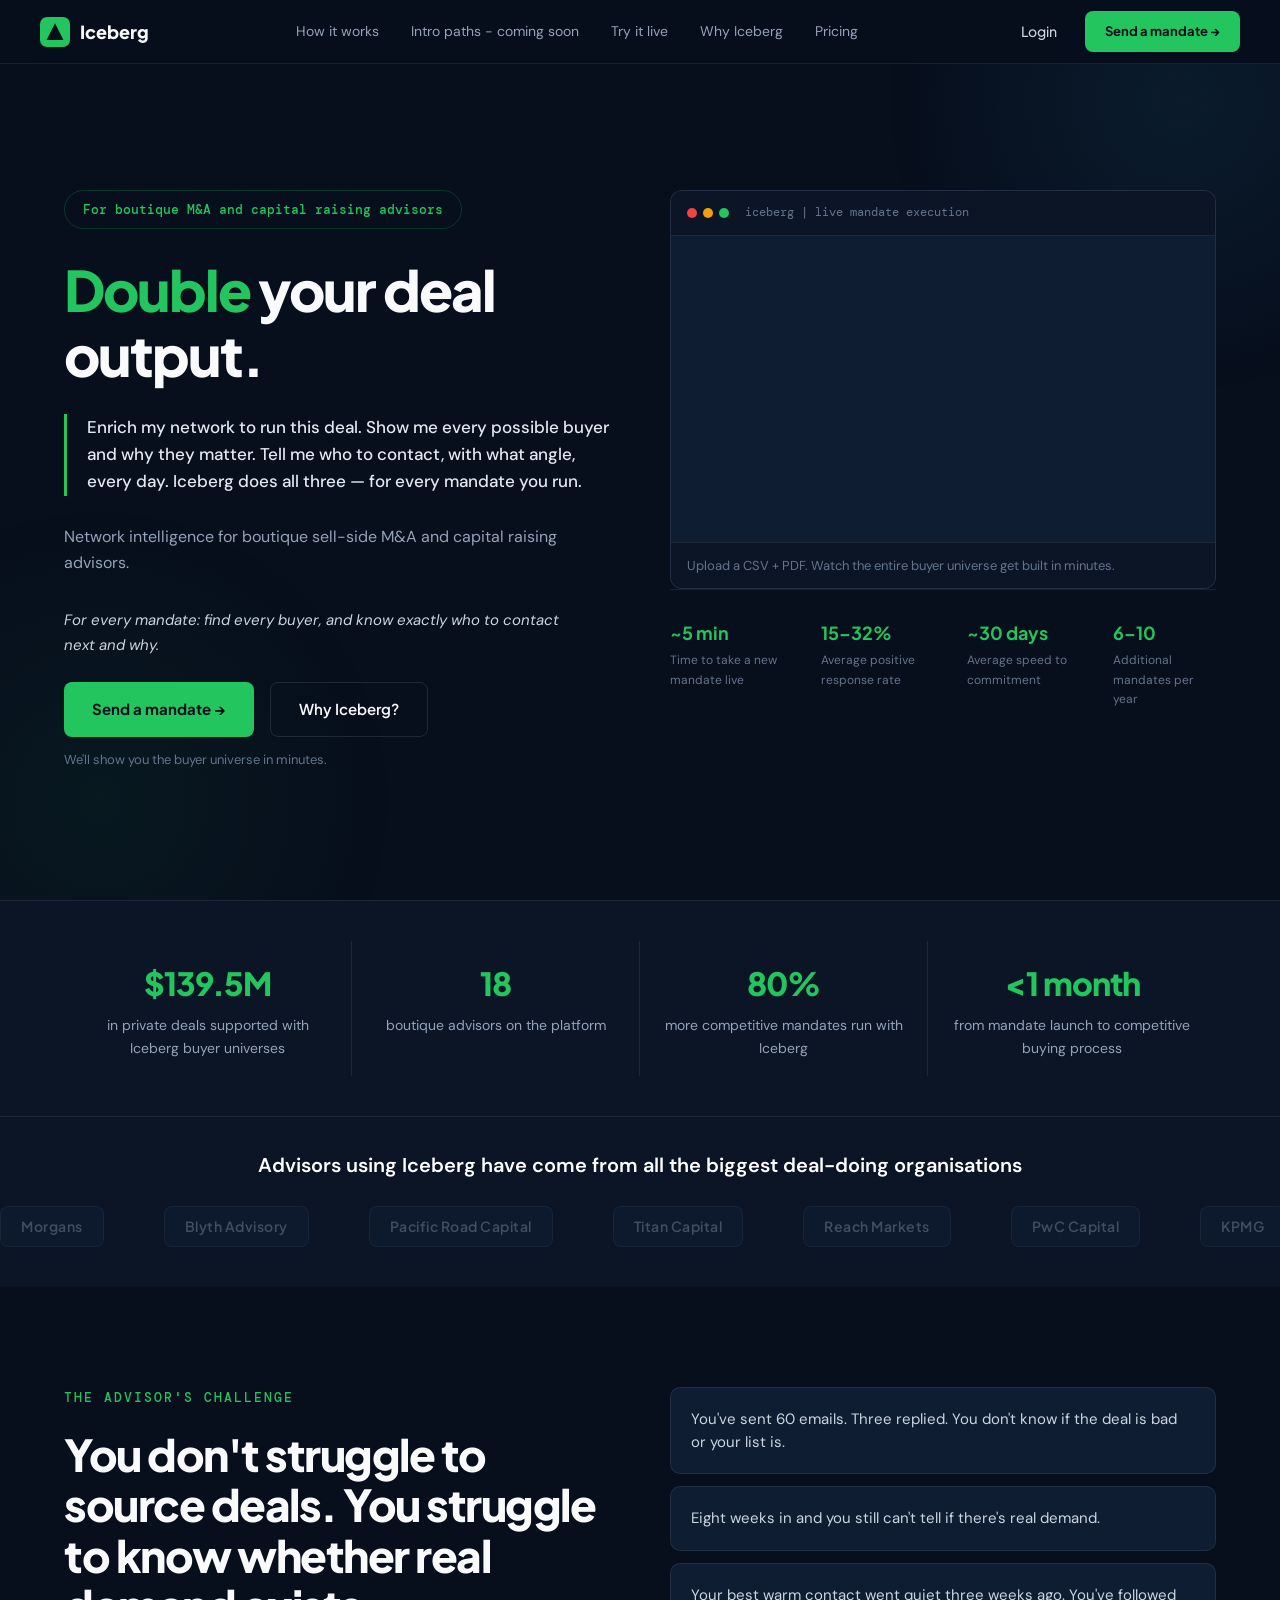
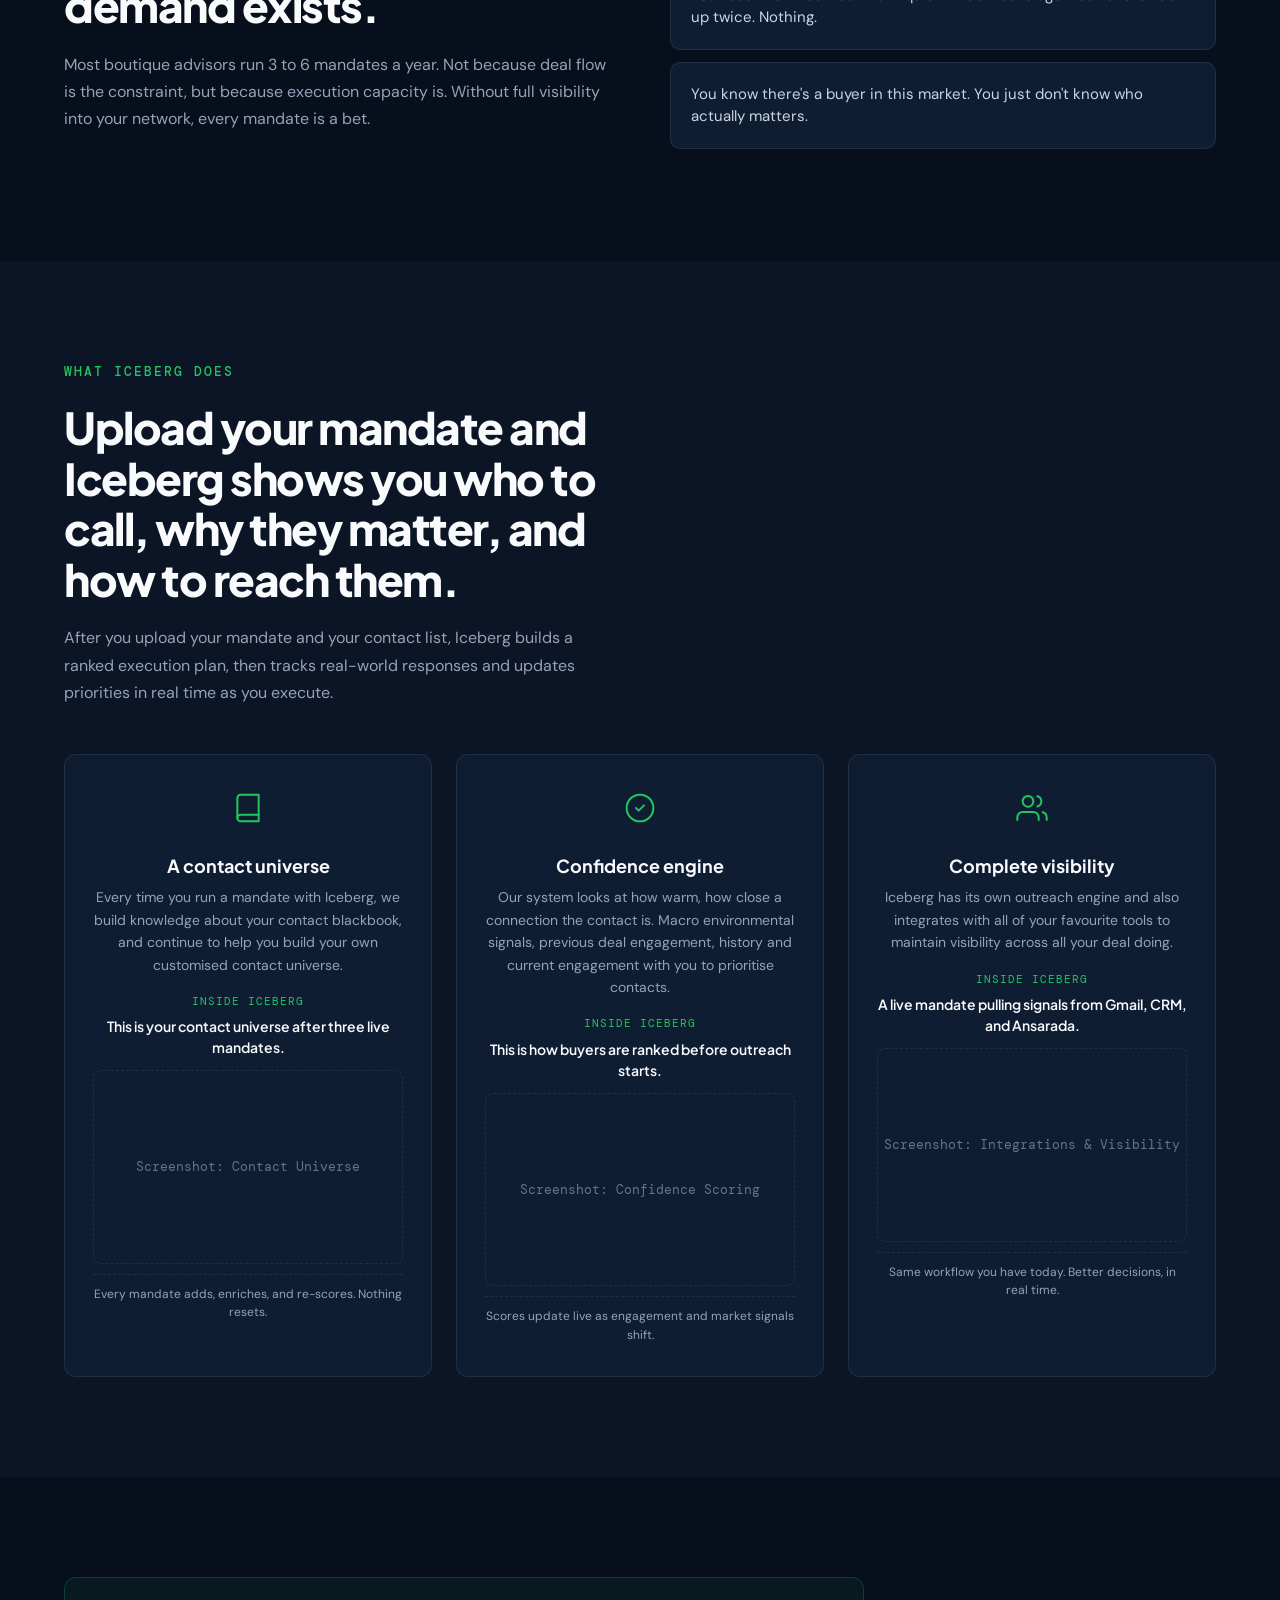
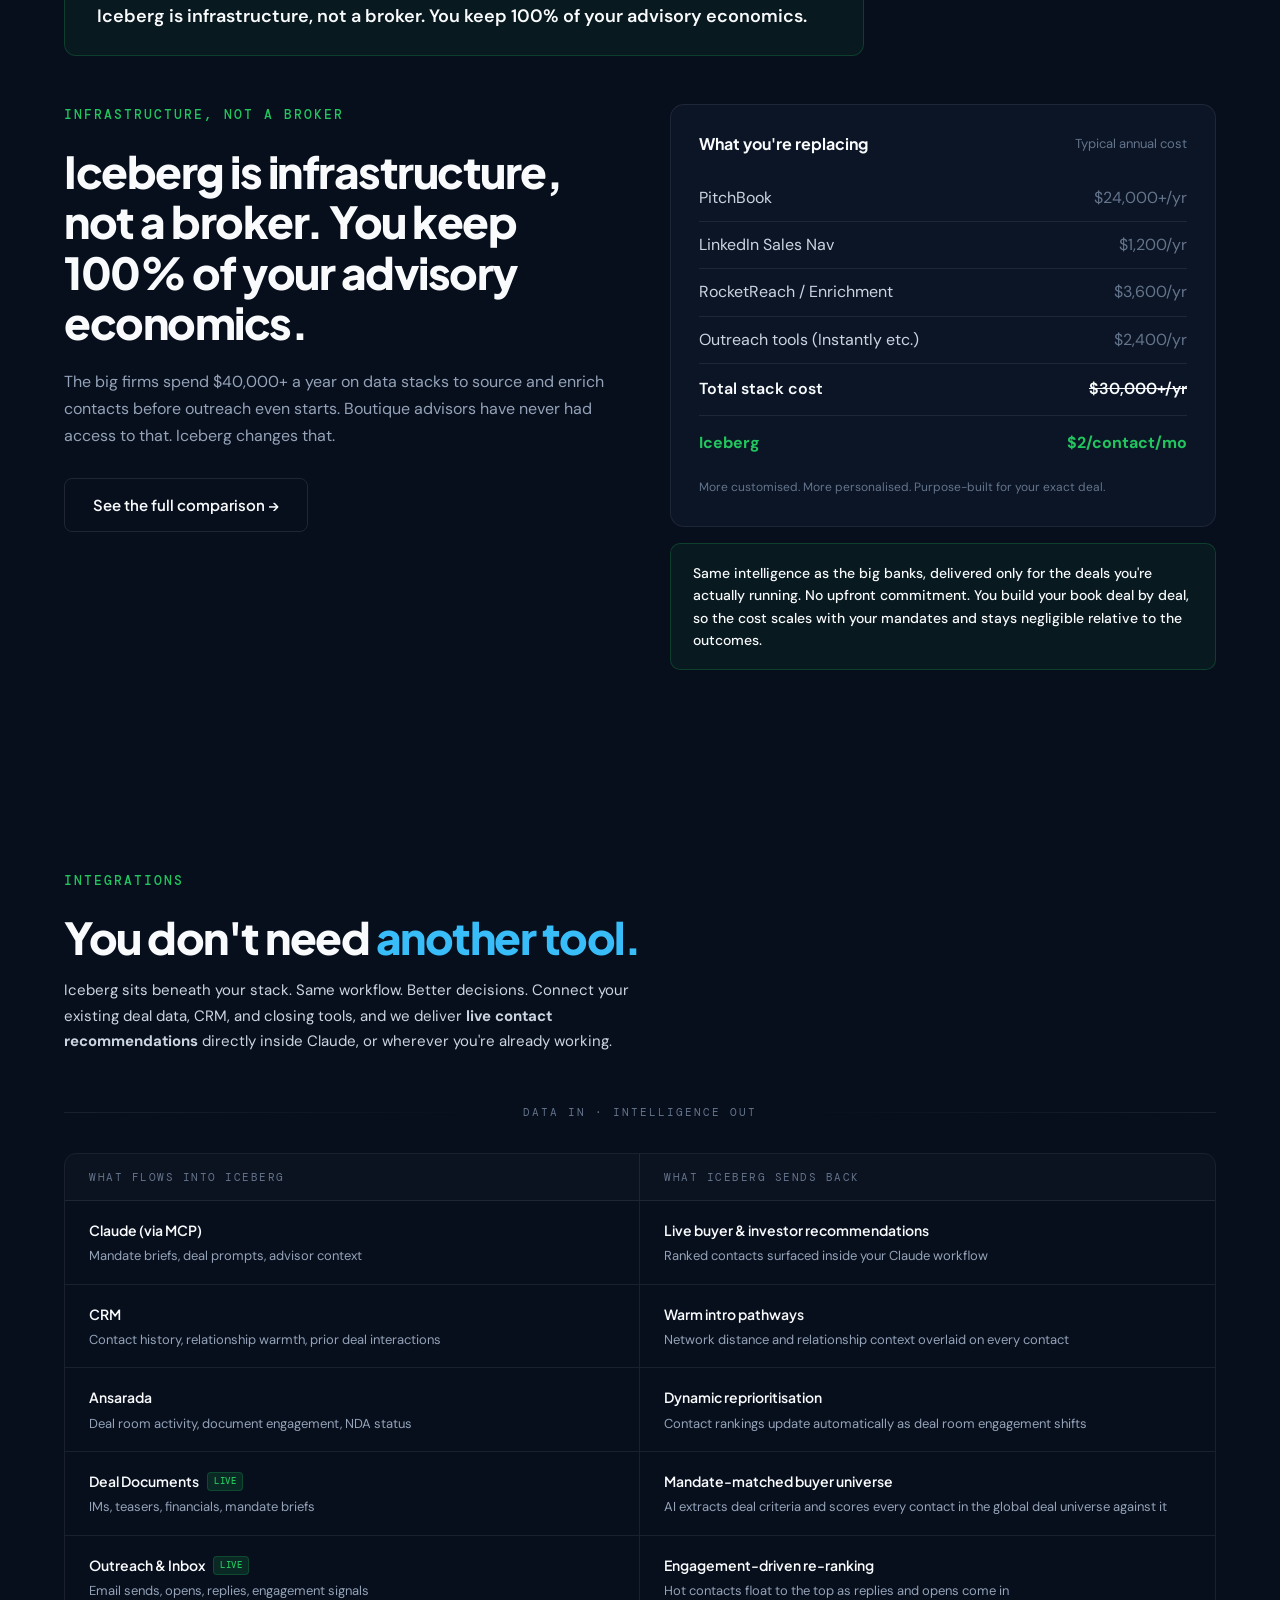
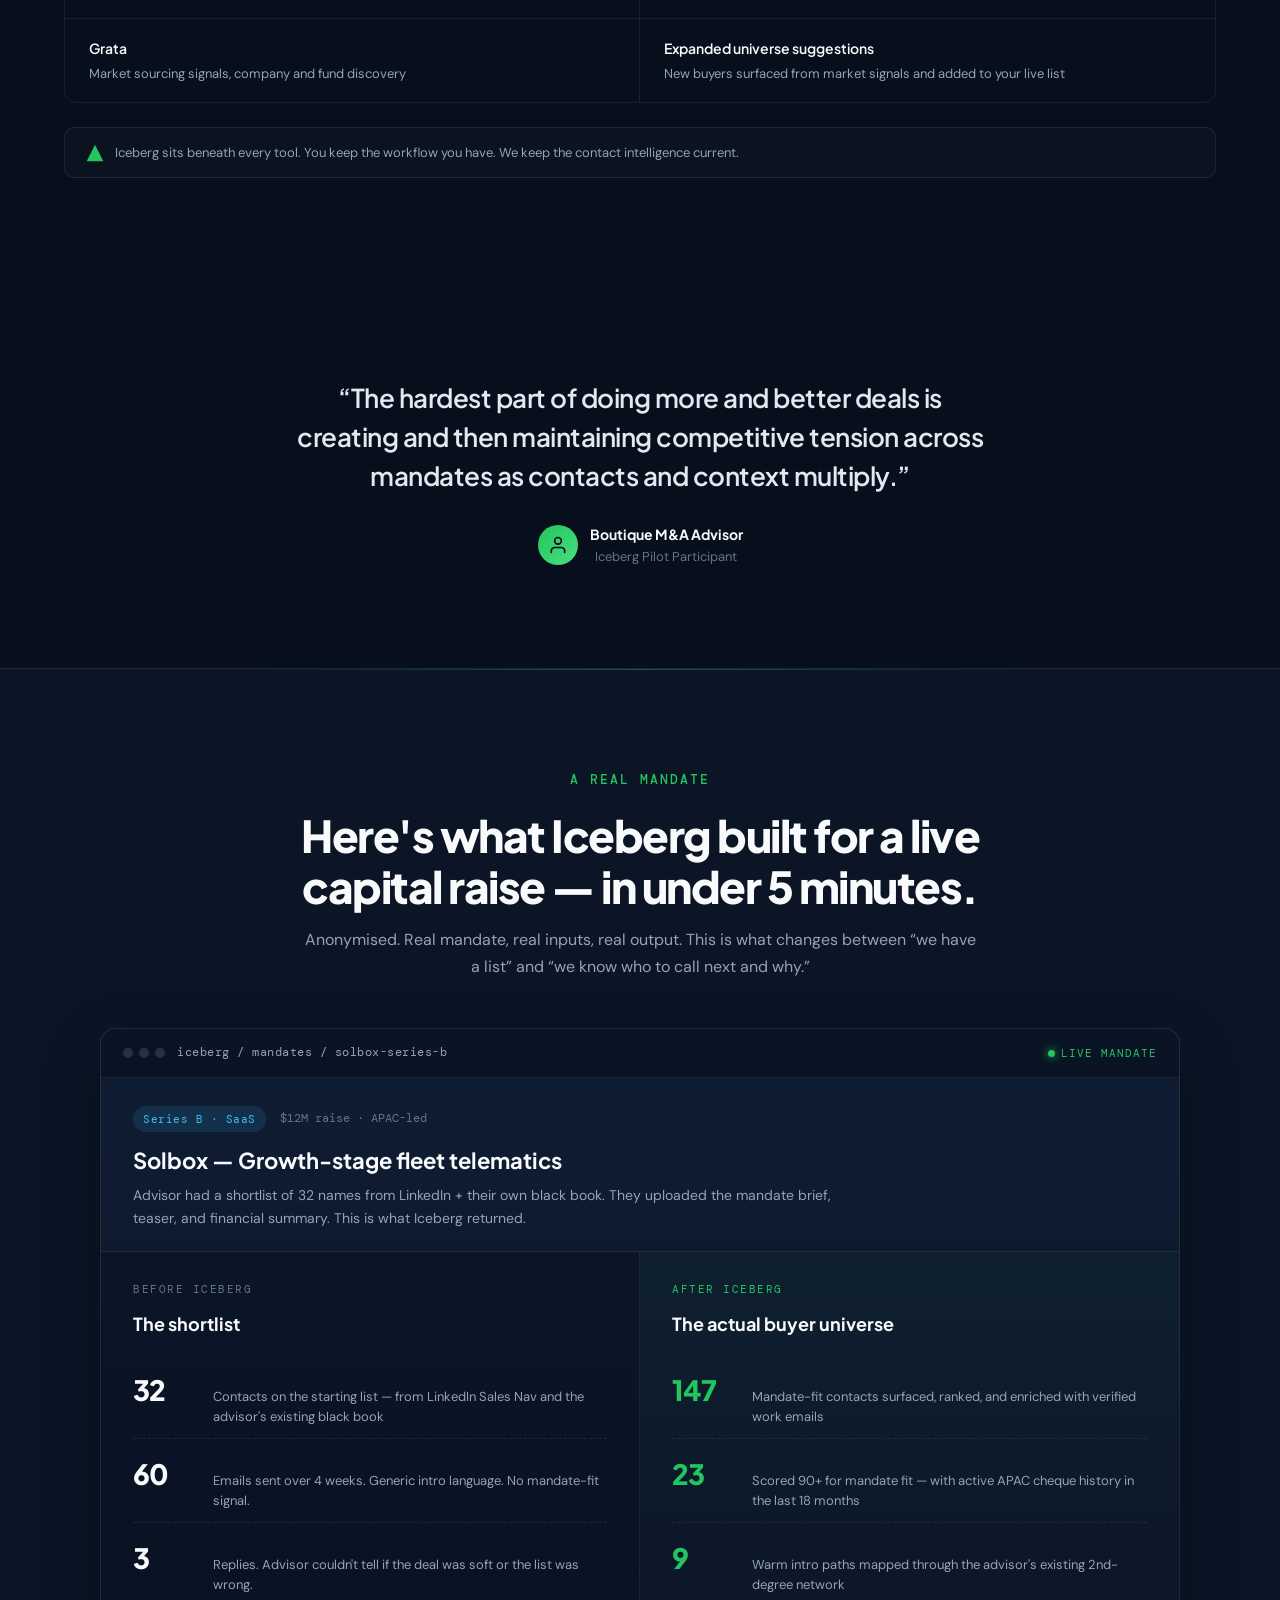
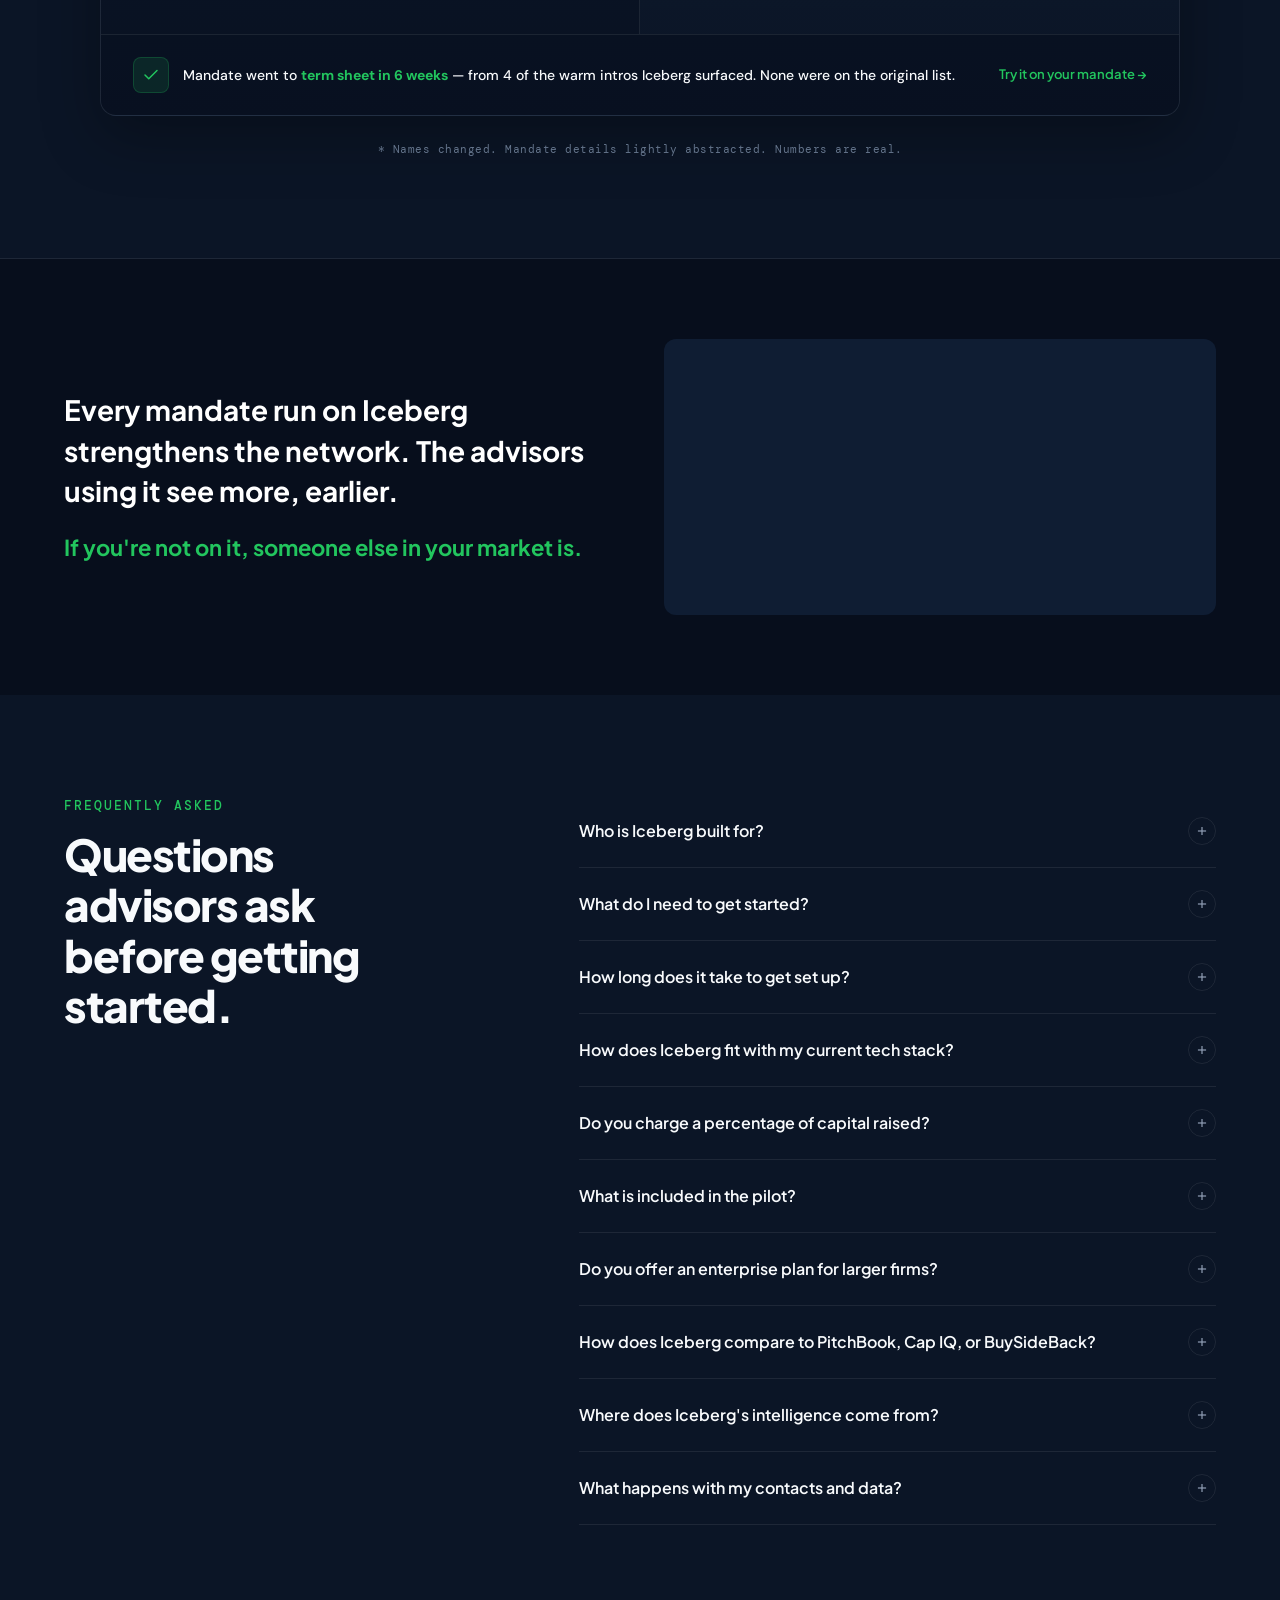
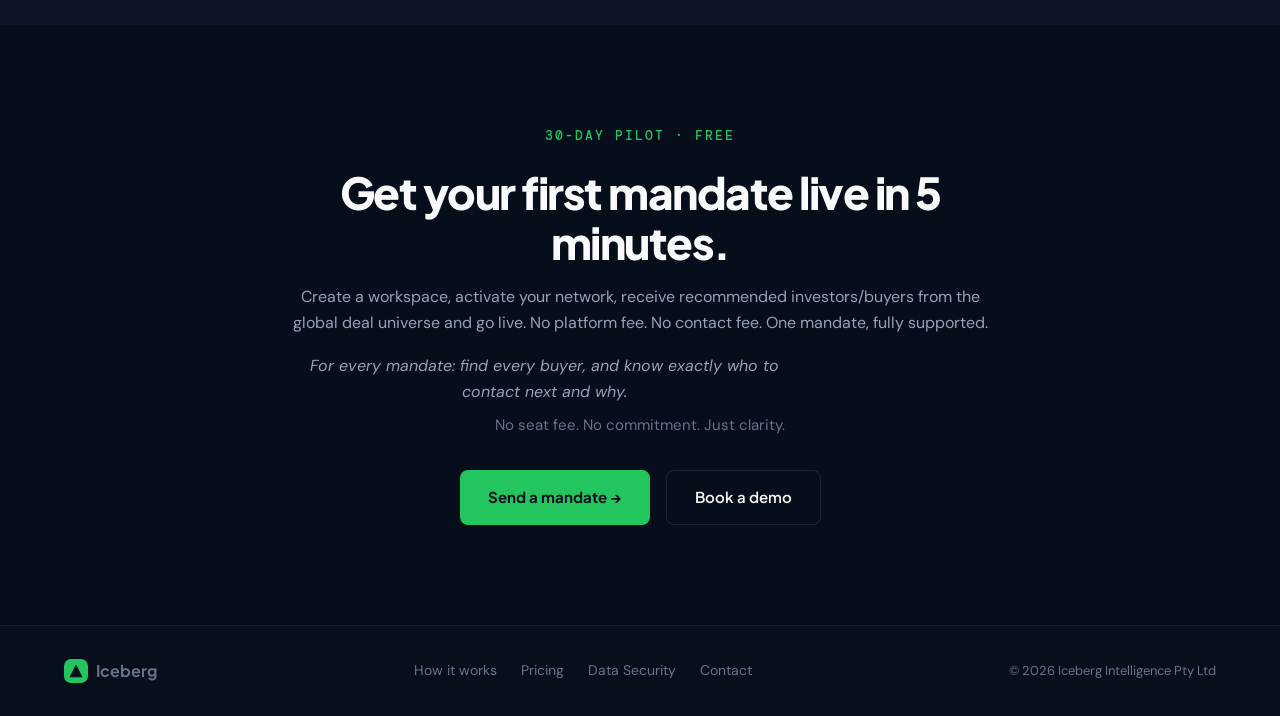
==== commit 548b9373: "Add files via upload Update pricing hero, add proof section and screenshot frames" ====
--- a/index.html
+++ b/index.html
@@ -179,7 +179,10 @@
         <h4>A contact universe</h4>
         <p>Every time you run a mandate with Iceberg, we build knowledge about your contact blackbook, and continue to help you build your own customised contact universe.</p>
         <div class="value-card-screenshot">
+          <div class="screenshot-frame-context">Inside Iceberg</div>
+          <div class="screenshot-frame-setup">This is your contact universe after three live mandates.</div>
           <div class="screenshot-placeholder"><span>Screenshot: Contact Universe</span></div>
+          <div class="screenshot-frame-takeaway">Every mandate adds, enriches, and re-scores. Nothing resets.</div>
         </div>
       </div>
       <div class="value-card">
@@ -187,7 +190,10 @@
         <h4>Confidence engine</h4>
         <p>Our system looks at how warm, how close a connection the contact is. Macro environmental signals, previous deal engagement, history and current engagement with you to prioritise contacts.</p>
         <div class="value-card-screenshot">
+          <div class="screenshot-frame-context">Inside Iceberg</div>
+          <div class="screenshot-frame-setup">This is how buyers are ranked before outreach starts.</div>
           <div class="screenshot-placeholder"><span>Screenshot: Confidence Scoring</span></div>
+          <div class="screenshot-frame-takeaway">Scores update live as engagement and market signals shift.</div>
         </div>
       </div>
       <div class="value-card">
@@ -195,7 +201,10 @@
         <h4>Complete visibility</h4>
         <p>Iceberg has its own outreach engine and also integrates with all of your favourite tools to maintain visibility across all your deal doing.</p>
         <div class="value-card-screenshot">
+          <div class="screenshot-frame-context">Inside Iceberg</div>
+          <div class="screenshot-frame-setup">A live mandate pulling signals from Gmail, CRM, and Ansarada.</div>
           <div class="screenshot-placeholder"><span>Screenshot: Integrations &amp; Visibility</span></div>
+          <div class="screenshot-frame-takeaway">Same workflow you have today. Better decisions, in real time.</div>
         </div>
       </div>
     </div>
@@ -357,6 +366,87 @@
         </div>
       </div>
     </div>
+  </div>
+</section>
+
+<!-- REAL MANDATE PROOF -->
+<section class="proof-section">
+  <div class="container">
+    <div class="proof-intro fade-up">
+      <div class="section-label" style="text-align:center;">A REAL MANDATE</div>
+      <h2>Here's what Iceberg built for a <span class="green">live capital raise</span> &mdash; in under 5 minutes.</h2>
+      <p>Anonymised. Real mandate, real inputs, real output. This is what changes between &ldquo;we have a list&rdquo; and &ldquo;we know who to call next and why.&rdquo;</p>
+    </div>
+
+    <div class="proof-card fade-up">
+      <div class="proof-card-chrome">
+        <div class="proof-card-chrome-left">
+          <div class="proof-card-chrome-dots"><span></span><span></span><span></span></div>
+          <span class="proof-card-chrome-label">iceberg / mandates / solbox-series-b</span>
+        </div>
+        <div class="proof-card-live">
+          <span class="proof-card-live-dot"></span>
+          <span>LIVE MANDATE</span>
+        </div>
+      </div>
+
+      <div class="proof-card-header">
+        <div class="proof-card-mandate">
+          <span class="proof-card-mandate-tag">Series B &middot; SaaS</span>
+          <span class="proof-card-mandate-size">$12M raise &middot; APAC-led</span>
+        </div>
+        <div class="proof-card-mandate-name">Solbox &mdash; Growth-stage fleet telematics</div>
+        <div class="proof-card-mandate-desc">Advisor had a shortlist of 32 names from LinkedIn + their own black book. They uploaded the mandate brief, teaser, and financial summary. This is what Iceberg returned.</div>
+      </div>
+
+      <div class="proof-card-body">
+        <div class="proof-card-col proof-card-col-before">
+          <div class="proof-card-col-label">Before Iceberg</div>
+          <h4>The shortlist</h4>
+          <div class="proof-card-stat-row">
+            <span class="proof-card-stat-num">32</span>
+            <span class="proof-card-stat-text">Contacts on the starting list &mdash; from LinkedIn Sales Nav and the advisor's existing black book</span>
+          </div>
+          <div class="proof-card-stat-row">
+            <span class="proof-card-stat-num">60</span>
+            <span class="proof-card-stat-text">Emails sent over 4 weeks. Generic intro language. No mandate-fit signal.</span>
+          </div>
+          <div class="proof-card-stat-row">
+            <span class="proof-card-stat-num">3</span>
+            <span class="proof-card-stat-text">Replies. Advisor couldn't tell if the deal was soft or the list was wrong.</span>
+          </div>
+        </div>
+
+        <div class="proof-card-col proof-card-col-after">
+          <div class="proof-card-col-label">After Iceberg</div>
+          <h4>The actual buyer universe</h4>
+          <div class="proof-card-stat-row">
+            <span class="proof-card-stat-num">147</span>
+            <span class="proof-card-stat-text">Mandate-fit contacts surfaced, ranked, and enriched with verified work emails</span>
+          </div>
+          <div class="proof-card-stat-row">
+            <span class="proof-card-stat-num">23</span>
+            <span class="proof-card-stat-text">Scored 90+ for mandate fit &mdash; with active APAC cheque history in the last 18 months</span>
+          </div>
+          <div class="proof-card-stat-row">
+            <span class="proof-card-stat-num">9</span>
+            <span class="proof-card-stat-text">Warm intro paths mapped through the advisor's existing 2nd-degree network</span>
+          </div>
+        </div>
+      </div>
+
+      <div class="proof-card-footer">
+        <div class="proof-card-outcome">
+          <div class="proof-card-outcome-icon">
+            <svg width="18" height="18" viewBox="0 0 24 24" fill="none" stroke="var(--green)" stroke-width="2" stroke-linecap="round" stroke-linejoin="round"><polyline points="20 6 9 17 4 12"></polyline></svg>
+          </div>
+          <div class="proof-card-outcome-text">Mandate went to <strong>term sheet in 6 weeks</strong> &mdash; from 4 of the warm intros Iceberg surfaced. None were on the original list.</div>
+        </div>
+        <a href="try-it-live.html" class="proof-card-cta">Try it on your mandate &rarr;</a>
+      </div>
+    </div>
+
+    <div class="proof-disclaimer fade-up">* Names changed. Mandate details lightly abstracted. Numbers are real.</div>
   </div>
 </section>
 
--- a/styles.css
+++ b/styles.css
@@ -3593,3 +3593,513 @@
   .sticky-mobile-cta { display: block; }
   body { padding-bottom: 70px; }
 }
+
+/* ========== 20 — PRICING HERO (redesigned) ========== */
+.pricing-hero {
+  position: relative;
+  background: linear-gradient(180deg, var(--bg-base) 0%, var(--bg-800) 100%);
+  padding: 72px 0 80px;
+  border-bottom: 1px solid var(--border);
+  overflow: hidden;
+}
+.pricing-hero-glow {
+  position: absolute;
+  top: -200px;
+  right: -200px;
+  width: 600px;
+  height: 600px;
+  background: radial-gradient(circle, rgba(34,197,94,0.08) 0%, rgba(34,197,94,0) 60%);
+  pointer-events: none;
+  z-index: 0;
+}
+.pricing-hero-grid {
+  display: grid;
+  grid-template-columns: 1.05fr 1fr;
+  gap: 64px;
+  align-items: center;
+  position: relative;
+  z-index: 1;
+}
+.pricing-hero-copy {
+  max-width: 560px;
+}
+.pricing-hero-title {
+  font-family: 'Plus Jakarta Sans', sans-serif;
+  font-size: clamp(36px, 4.6vw, 54px);
+  font-weight: 800;
+  letter-spacing: -2px;
+  line-height: 1.08;
+  color: var(--text-white);
+  margin-bottom: 20px;
+}
+.pricing-hero-sub {
+  font-size: 17px;
+  color: var(--text-200);
+  line-height: 1.65;
+  margin-bottom: 32px;
+  max-width: 520px;
+}
+.pricing-hero-ctas {
+  display: flex;
+  gap: 12px;
+  flex-wrap: wrap;
+  margin-bottom: 24px;
+}
+.pricing-hero-trust {
+  display: flex;
+  gap: 24px;
+  flex-wrap: wrap;
+}
+.pricing-hero-trust-item {
+  display: inline-flex;
+  align-items: center;
+  gap: 8px;
+  font-family: 'DM Mono', monospace;
+  font-size: 12px;
+  color: var(--text-300);
+  letter-spacing: 0.5px;
+}
+
+/* Price card right side */
+.pricing-hero-card {
+  background: linear-gradient(180deg, var(--bg-700) 0%, var(--bg-800) 100%);
+  border: 1px solid var(--border);
+  border-radius: 16px;
+  overflow: hidden;
+  box-shadow: 0 24px 64px rgba(0,0,0,0.35), 0 0 0 1px rgba(34,197,94,0.06);
+  position: relative;
+}
+.pricing-hero-card::before {
+  content: '';
+  position: absolute;
+  top: 0; left: 0; right: 0;
+  height: 1px;
+  background: linear-gradient(90deg, transparent, rgba(34,197,94,0.4), transparent);
+}
+.pricing-hero-card-chrome {
+  display: flex;
+  align-items: center;
+  gap: 12px;
+  padding: 12px 18px;
+  background: rgba(7,14,28,0.6);
+  border-bottom: 1px solid var(--border);
+}
+.pricing-hero-card-dots {
+  display: inline-flex;
+  gap: 6px;
+}
+.pricing-hero-card-dots span {
+  width: 10px;
+  height: 10px;
+  border-radius: 50%;
+  background: rgba(255,255,255,0.12);
+}
+.pricing-hero-card-dots span:first-child { background: rgba(34,197,94,0.45); }
+.pricing-hero-card-chrome-label {
+  font-family: 'DM Mono', monospace;
+  font-size: 11px;
+  color: var(--text-400);
+  letter-spacing: 0.5px;
+}
+.pricing-hero-card-body {
+  padding: 32px 32px 28px;
+}
+.pricing-hero-card-eyebrow {
+  font-family: 'DM Mono', monospace;
+  font-size: 11px;
+  letter-spacing: 1.5px;
+  text-transform: uppercase;
+  color: var(--green);
+  margin-bottom: 10px;
+}
+.pricing-hero-card-price {
+  display: flex;
+  align-items: baseline;
+  gap: 4px;
+  margin-bottom: 12px;
+  line-height: 1;
+}
+.pricing-hero-currency {
+  font-family: 'Plus Jakarta Sans', sans-serif;
+  font-size: 38px;
+  font-weight: 700;
+  color: var(--text-white);
+  line-height: 1;
+}
+.pricing-hero-amount {
+  font-family: 'Plus Jakarta Sans', sans-serif;
+  font-size: 96px;
+  font-weight: 800;
+  color: var(--text-white);
+  letter-spacing: -5px;
+  line-height: 1;
+  background: linear-gradient(180deg, #F8FAFC 0%, #94A3B8 180%);
+  -webkit-background-clip: text;
+  -webkit-text-fill-color: transparent;
+  background-clip: text;
+}
+.pricing-hero-period {
+  font-family: 'DM Sans', sans-serif;
+  font-size: 18px;
+  font-weight: 400;
+  color: var(--text-300);
+  margin-left: 6px;
+}
+.pricing-hero-card-sub {
+  font-size: 13px;
+  color: var(--text-400);
+  line-height: 1.55;
+  margin-bottom: 24px;
+}
+.pricing-hero-card-divider {
+  height: 1px;
+  background: var(--border);
+  margin: 4px 0 20px;
+}
+.pricing-hero-card-rows {
+  display: flex;
+  flex-direction: column;
+  gap: 12px;
+  margin-bottom: 24px;
+}
+.pricing-hero-card-row {
+  display: flex;
+  justify-content: space-between;
+  align-items: center;
+  font-size: 14px;
+}
+.pricing-hero-card-label {
+  color: var(--text-300);
+}
+.pricing-hero-card-value {
+  font-family: 'Plus Jakarta Sans', sans-serif;
+  font-weight: 600;
+  color: var(--text-white);
+}
+.pricing-hero-card-value.green { color: var(--green); }
+
+.pricing-hero-card-compare {
+  background: rgba(7,14,28,0.45);
+  border: 1px solid var(--border);
+  border-radius: 10px;
+  padding: 14px 18px;
+  display: flex;
+  flex-direction: column;
+  gap: 8px;
+}
+.pricing-hero-compare-row {
+  display: flex;
+  justify-content: space-between;
+  align-items: center;
+  font-size: 13px;
+}
+.pricing-hero-compare-label { color: var(--text-300); }
+.pricing-hero-compare-label.green,
+.pricing-hero-compare-price.green { color: var(--green); font-weight: 600; }
+.pricing-hero-compare-strike {
+  color: var(--text-400);
+  text-decoration: line-through;
+  text-decoration-color: rgba(148,163,184,0.5);
+  font-family: 'Plus Jakarta Sans', sans-serif;
+  font-weight: 500;
+}
+.pricing-hero-compare-win {
+  padding-top: 8px;
+  border-top: 1px dashed rgba(34,197,94,0.18);
+}
+
+/* narrative paragraph below the hero */
+.pricing-narrative {
+  margin-top: 64px;
+  max-width: 780px;
+  padding: 28px 32px;
+  background: rgba(7,14,28,0.4);
+  border-left: 2px solid var(--green);
+  border-radius: 0 10px 10px 0;
+}
+.pricing-narrative p {
+  font-size: 15px;
+  line-height: 1.75;
+  color: var(--text-200);
+  margin-bottom: 12px;
+}
+.pricing-narrative p:last-child { margin-bottom: 0; }
+.pricing-narrative strong { color: var(--text-white); font-weight: 600; }
+
+@media (max-width: 900px) {
+  .pricing-hero-grid { grid-template-columns: 1fr; gap: 40px; }
+  .pricing-hero-amount { font-size: 80px; }
+  .pricing-hero { padding: 56px 0 64px; }
+  .pricing-narrative { margin-top: 48px; padding: 22px 24px; }
+}
+@media (max-width: 520px) {
+  .pricing-hero-card-body { padding: 24px 22px 22px; }
+  .pricing-hero-amount { font-size: 68px; letter-spacing: -3px; }
+  .pricing-hero-currency { font-size: 30px; }
+}
+
+/* ========== 21 — PROOF EXAMPLE (real mandate) ========== */
+.proof-section {
+  background: var(--bg-800);
+  padding: var(--section-py) 0;
+  border-top: 1px solid var(--border);
+  border-bottom: 1px solid var(--border);
+  position: relative;
+  overflow: hidden;
+}
+.proof-section::before {
+  content: '';
+  position: absolute;
+  top: 0; left: 50%;
+  transform: translateX(-50%);
+  width: 800px;
+  height: 1px;
+  background: linear-gradient(90deg, transparent, rgba(34,197,94,0.4), transparent);
+}
+.proof-intro {
+  max-width: 680px;
+  margin: 0 auto 48px;
+  text-align: center;
+}
+.proof-intro h2 {
+  margin-top: 12px;
+}
+.proof-intro p {
+  font-size: 16px;
+  color: var(--text-300);
+  line-height: 1.65;
+  margin-top: 16px;
+}
+.proof-card {
+  background: linear-gradient(180deg, var(--bg-700) 0%, var(--bg-800) 100%);
+  border: 1px solid var(--border);
+  border-radius: 16px;
+  overflow: hidden;
+  max-width: 1080px;
+  margin: 0 auto;
+  box-shadow: 0 20px 60px rgba(0,0,0,0.3);
+}
+.proof-card-chrome {
+  display: flex;
+  align-items: center;
+  justify-content: space-between;
+  padding: 14px 22px;
+  background: rgba(7,14,28,0.6);
+  border-bottom: 1px solid var(--border);
+}
+.proof-card-chrome-left {
+  display: flex;
+  align-items: center;
+  gap: 12px;
+}
+.proof-card-chrome-dots {
+  display: inline-flex;
+  gap: 6px;
+}
+.proof-card-chrome-dots span {
+  width: 10px;
+  height: 10px;
+  border-radius: 50%;
+  background: rgba(255,255,255,0.12);
+}
+.proof-card-chrome-label {
+  font-family: 'DM Mono', monospace;
+  font-size: 12px;
+  color: var(--text-300);
+  letter-spacing: 0.5px;
+}
+.proof-card-live {
+  display: inline-flex;
+  align-items: center;
+  gap: 6px;
+  font-family: 'DM Mono', monospace;
+  font-size: 11px;
+  color: var(--green);
+  letter-spacing: 1px;
+}
+.proof-card-live-dot {
+  width: 7px;
+  height: 7px;
+  border-radius: 50%;
+  background: var(--green);
+  box-shadow: 0 0 8px var(--green);
+  animation: pulse-dots 2s ease-in-out infinite;
+}
+.proof-card-header {
+  padding: 28px 32px 22px;
+  border-bottom: 1px solid var(--border);
+}
+.proof-card-mandate {
+  display: flex;
+  align-items: center;
+  gap: 14px;
+  margin-bottom: 10px;
+}
+.proof-card-mandate-tag {
+  font-family: 'DM Mono', monospace;
+  font-size: 11px;
+  padding: 4px 10px;
+  border-radius: 100px;
+  background: rgba(56,189,248,0.12);
+  color: var(--blue);
+  letter-spacing: 0.5px;
+}
+.proof-card-mandate-size {
+  font-family: 'DM Mono', monospace;
+  font-size: 12px;
+  color: var(--text-400);
+}
+.proof-card-mandate-name {
+  font-family: 'Plus Jakarta Sans', sans-serif;
+  font-size: 22px;
+  font-weight: 700;
+  color: var(--text-white);
+  margin-bottom: 6px;
+}
+.proof-card-mandate-desc {
+  font-size: 14px;
+  color: var(--text-300);
+  line-height: 1.6;
+  max-width: 720px;
+}
+.proof-card-body {
+  display: grid;
+  grid-template-columns: 1fr 1fr;
+  gap: 0;
+}
+.proof-card-col {
+  padding: 28px 32px;
+}
+.proof-card-col-before {
+  background: rgba(7,14,28,0.4);
+  border-right: 1px solid var(--border);
+}
+.proof-card-col-after {
+  background: linear-gradient(180deg, rgba(34,197,94,0.03) 0%, transparent 100%);
+}
+.proof-card-col-label {
+  font-family: 'DM Mono', monospace;
+  font-size: 11px;
+  letter-spacing: 1.5px;
+  text-transform: uppercase;
+  color: var(--text-400);
+  margin-bottom: 16px;
+}
+.proof-card-col-after .proof-card-col-label { color: var(--green); }
+.proof-card-col h4 {
+  font-size: 18px;
+  color: var(--text-white);
+  margin-bottom: 20px;
+  font-weight: 700;
+}
+.proof-card-stat-row {
+  display: flex;
+  align-items: baseline;
+  gap: 10px;
+  padding: 12px 0;
+  border-bottom: 1px dashed var(--border);
+}
+.proof-card-stat-row:last-of-type { border-bottom: none; }
+.proof-card-stat-num {
+  font-family: 'Plus Jakarta Sans', sans-serif;
+  font-size: 28px;
+  font-weight: 800;
+  color: var(--text-white);
+  letter-spacing: -1px;
+  min-width: 70px;
+}
+.proof-card-col-after .proof-card-stat-num { color: var(--green); }
+.proof-card-stat-text {
+  font-size: 13px;
+  color: var(--text-300);
+  line-height: 1.5;
+}
+.proof-card-footer {
+  padding: 22px 32px;
+  background: rgba(7,14,28,0.55);
+  border-top: 1px solid var(--border);
+  display: flex;
+  align-items: center;
+  justify-content: space-between;
+  gap: 20px;
+  flex-wrap: wrap;
+}
+.proof-card-outcome {
+  display: flex;
+  align-items: center;
+  gap: 14px;
+}
+.proof-card-outcome-icon {
+  width: 36px;
+  height: 36px;
+  border-radius: 8px;
+  background: rgba(34,197,94,0.12);
+  border: 1px solid var(--border-green);
+  display: flex;
+  align-items: center;
+  justify-content: center;
+  flex-shrink: 0;
+}
+.proof-card-outcome-text {
+  font-size: 14px;
+  color: var(--text-white);
+  font-weight: 500;
+  line-height: 1.5;
+}
+.proof-card-outcome-text strong {
+  color: var(--green);
+  font-weight: 700;
+}
+.proof-card-cta {
+  font-family: 'Plus Jakarta Sans', sans-serif;
+  font-size: 13px;
+  color: var(--green);
+  font-weight: 600;
+  text-decoration: none;
+  display: inline-flex;
+  align-items: center;
+  gap: 6px;
+}
+.proof-card-cta:hover { color: var(--green-light); }
+.proof-disclaimer {
+  text-align: center;
+  font-family: 'DM Mono', monospace;
+  font-size: 11px;
+  color: var(--text-400);
+  margin-top: 24px;
+  letter-spacing: 0.5px;
+}
+
+@media (max-width: 768px) {
+  .proof-card-body { grid-template-columns: 1fr; }
+  .proof-card-col-before { border-right: none; border-bottom: 1px solid var(--border); }
+  .proof-card-col { padding: 22px 20px; }
+  .proof-card-header { padding: 22px 20px 18px; }
+  .proof-card-footer { padding: 18px 20px; flex-direction: column; align-items: flex-start; }
+}
+
+/* ========== 22 — SCREENSHOT CONTEXT FRAMES ========== */
+.screenshot-frame-context {
+  font-family: 'DM Mono', monospace;
+  font-size: 11px;
+  letter-spacing: 1px;
+  text-transform: uppercase;
+  color: var(--green);
+  margin-bottom: 6px;
+}
+.screenshot-frame-setup {
+  font-family: 'Plus Jakarta Sans', sans-serif;
+  font-size: 14px;
+  font-weight: 600;
+  color: var(--text-white);
+  line-height: 1.5;
+  margin-bottom: 12px;
+}
+.screenshot-frame-takeaway {
+  font-size: 12px;
+  color: var(--text-300);
+  line-height: 1.55;
+  margin-top: 10px;
+  padding-top: 10px;
+  border-top: 1px dashed var(--border);
+}
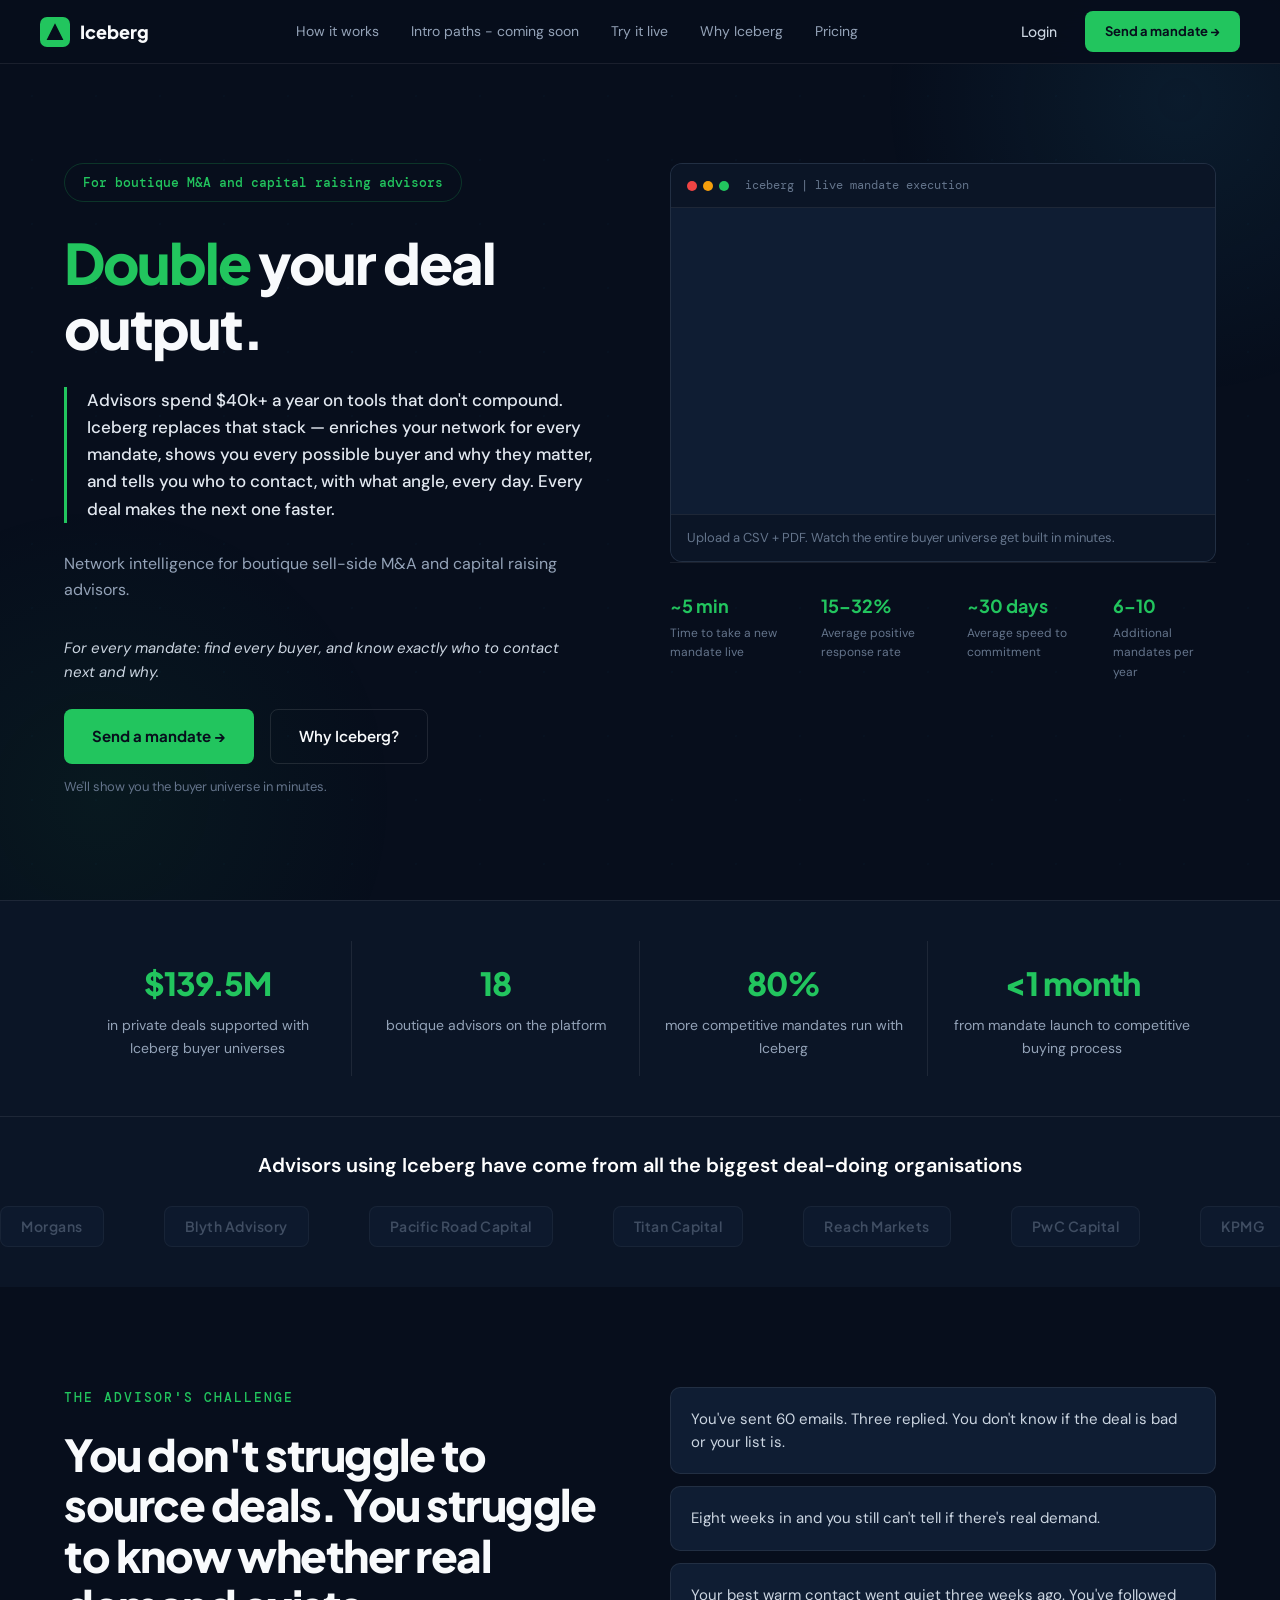
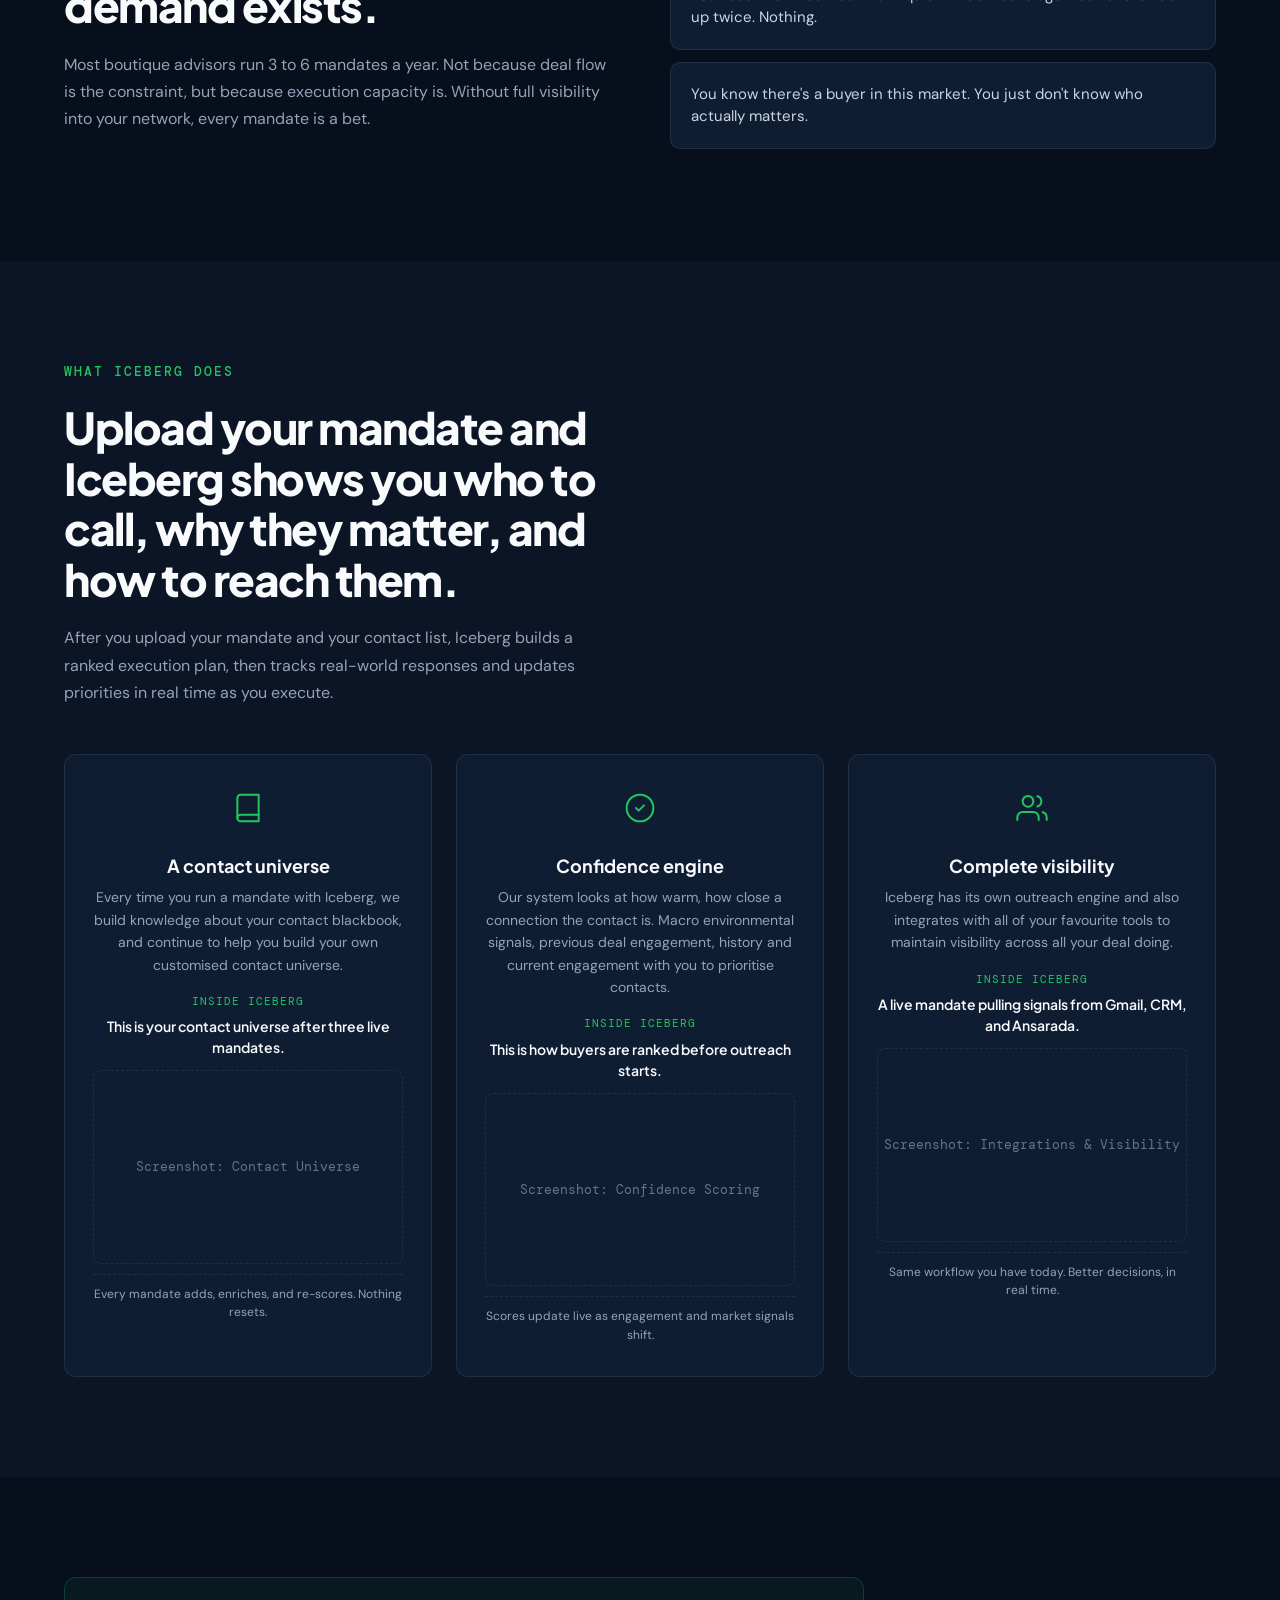
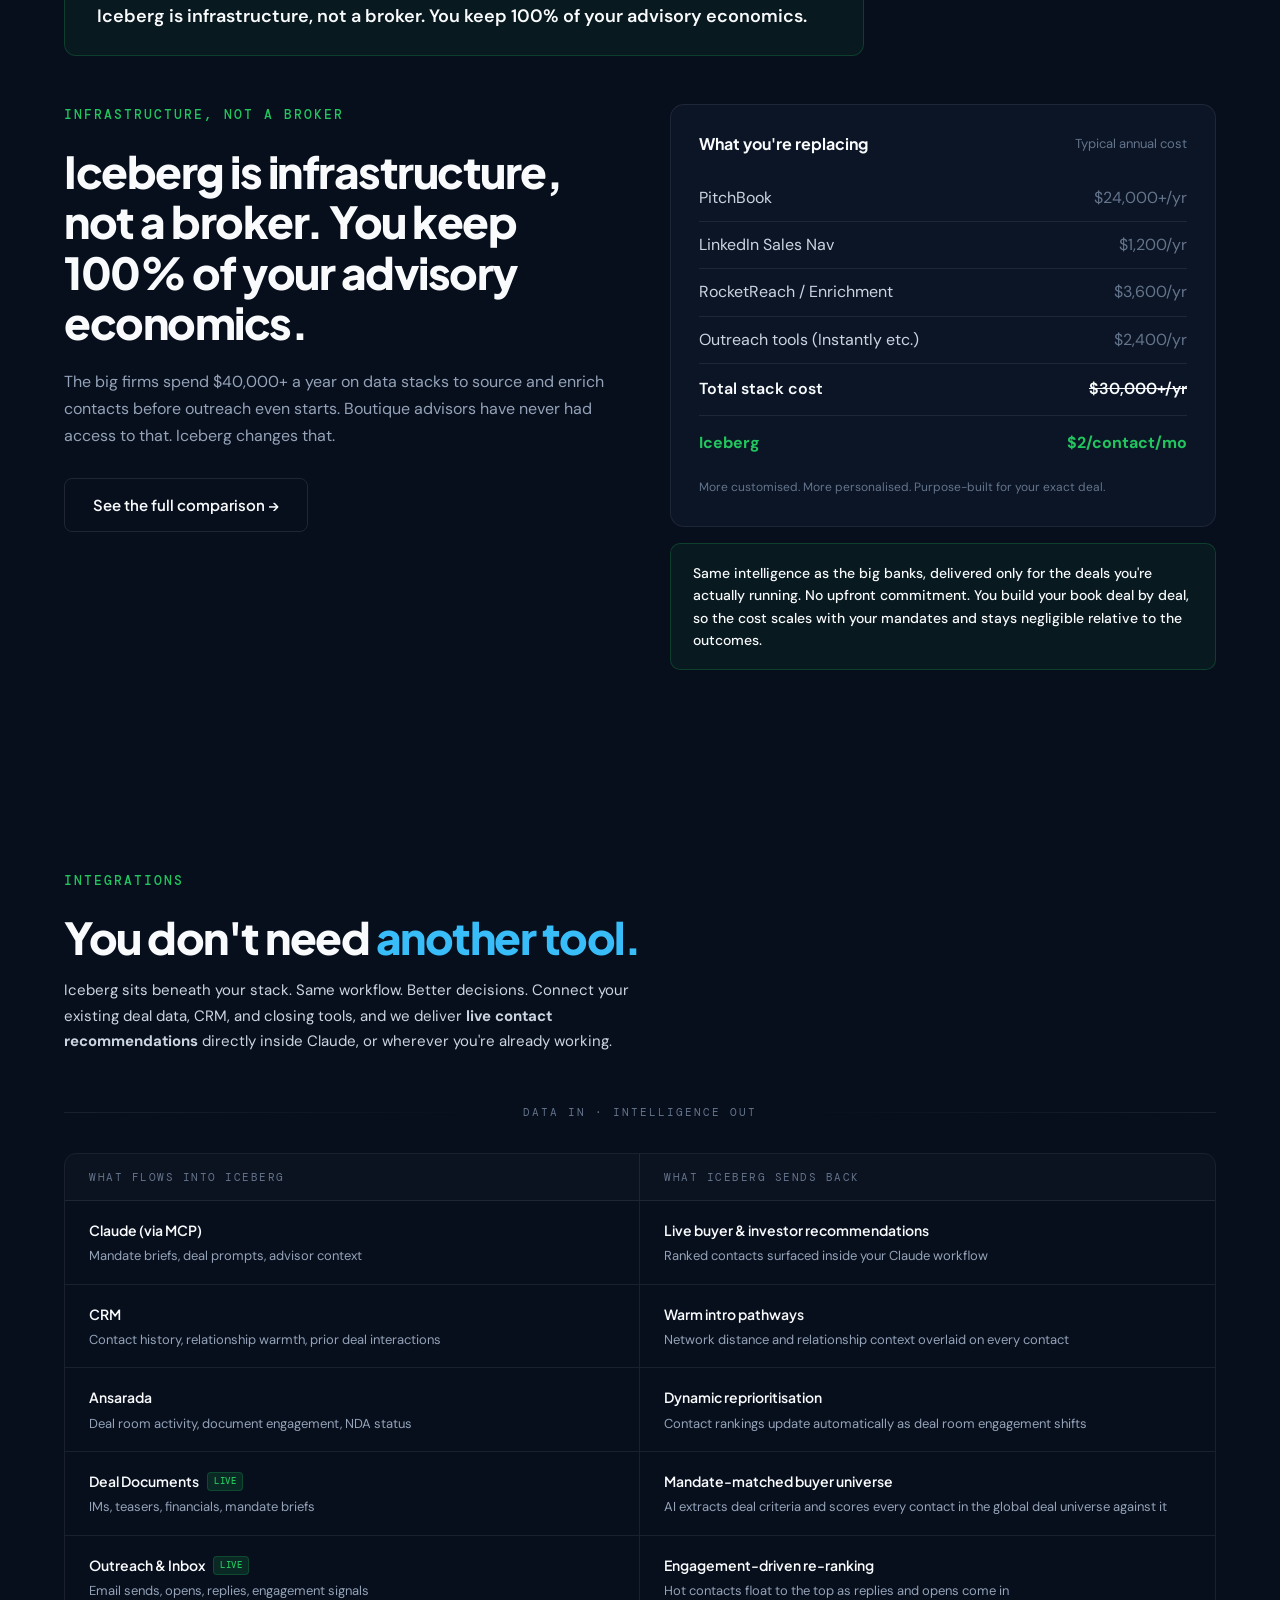
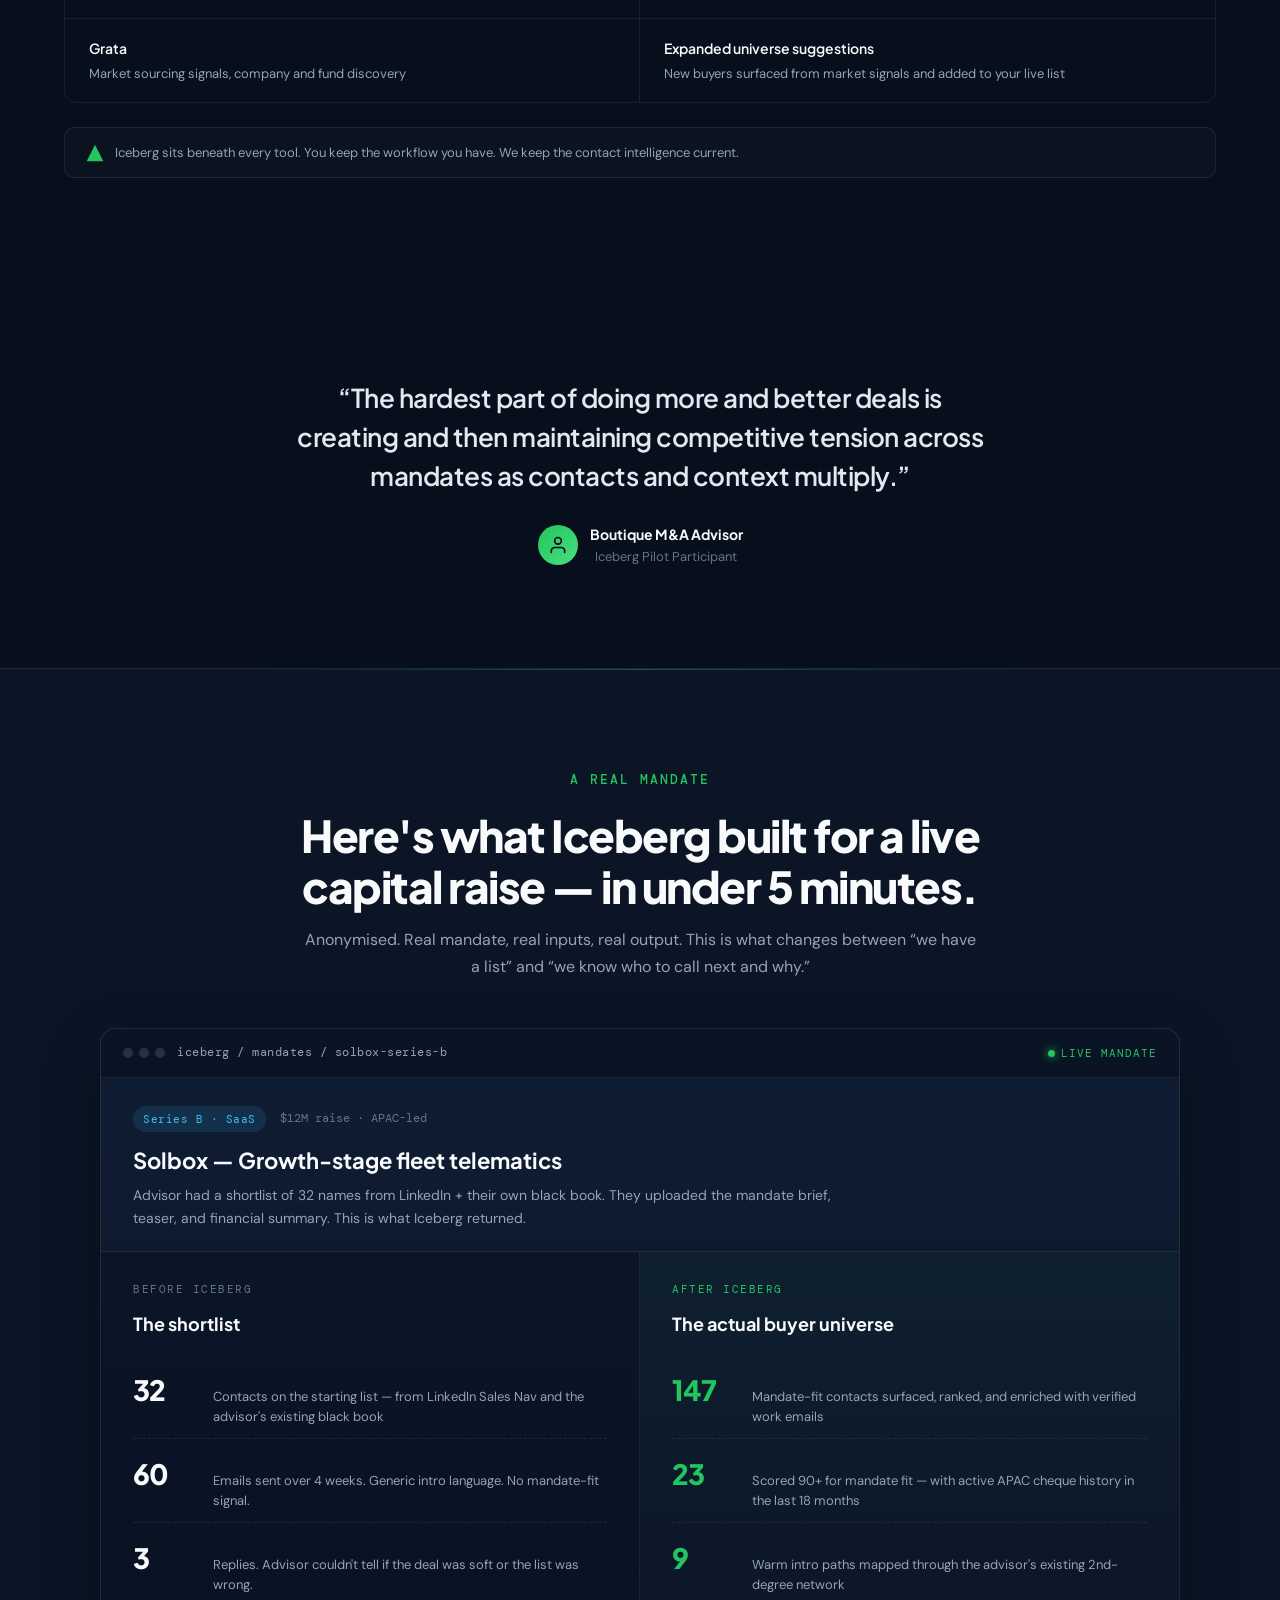
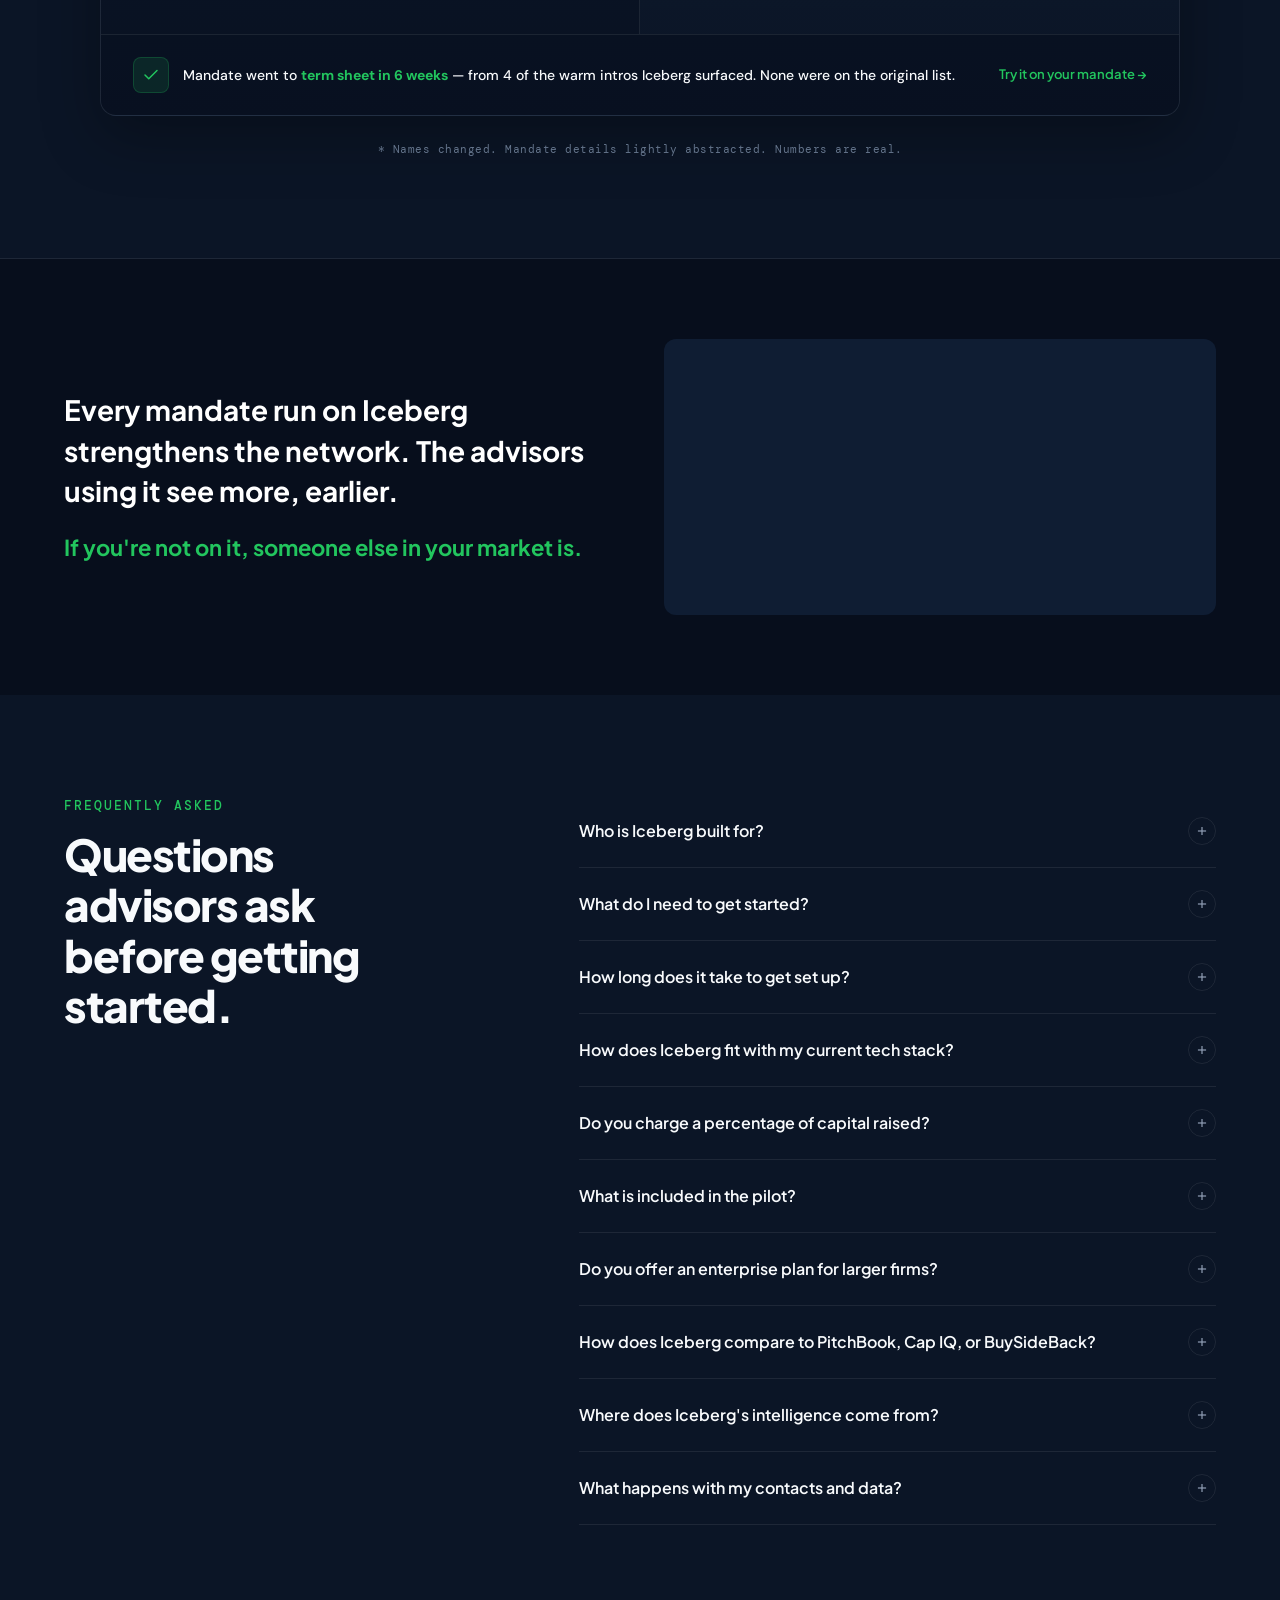
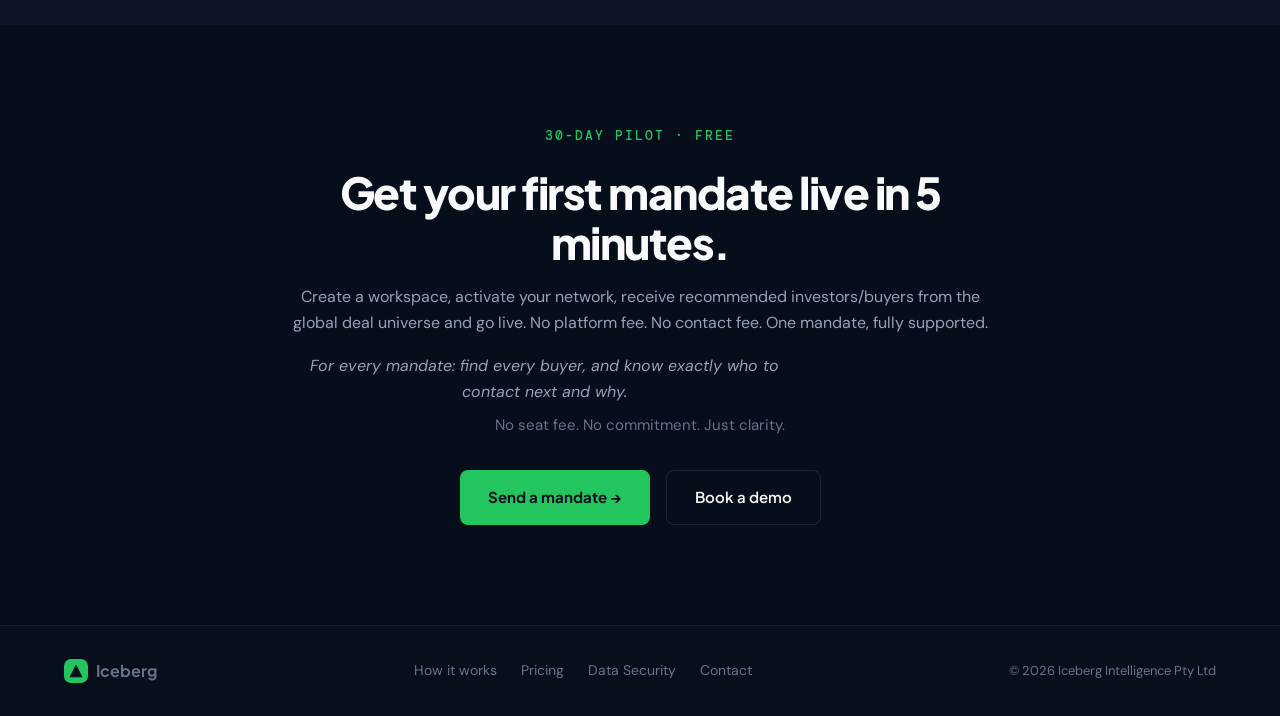
==== commit 48f39525: "Add files via upload Full update — pricing hero redesign, proof section, hero subtext rewrite, scree" ====
--- a/index.html
+++ b/index.html
@@ -49,7 +49,7 @@
       <div class="fade-up">
         <div class="hero-eyebrow">For boutique M&amp;A and capital raising advisors</div>
         <h1><span class="green">Double</span> your deal output.</h1>
-        <div class="hero-brutal">Enrich my network to run this deal. Show me every possible buyer and why they matter. Tell me who to contact, with what angle, every day. Iceberg does all three &mdash; for every mandate you run.</div>
+        <div class="hero-brutal">Advisors spend $40k+ a year on tools that don't compound. Iceberg replaces that stack &mdash; enriches your network for every mandate, shows you every possible buyer and why they matter, and tells you who to contact, with what angle, every day. Every deal makes the next one faster.</div>
         <p class="hero-sub">Network intelligence for boutique sell-side M&amp;A and capital raising advisors.</p>
         <p class="hero-mandate-line"><em>For every mandate: find every buyer, and know exactly who to contact next and why.</em></p>
         <div class="hero-ctas">
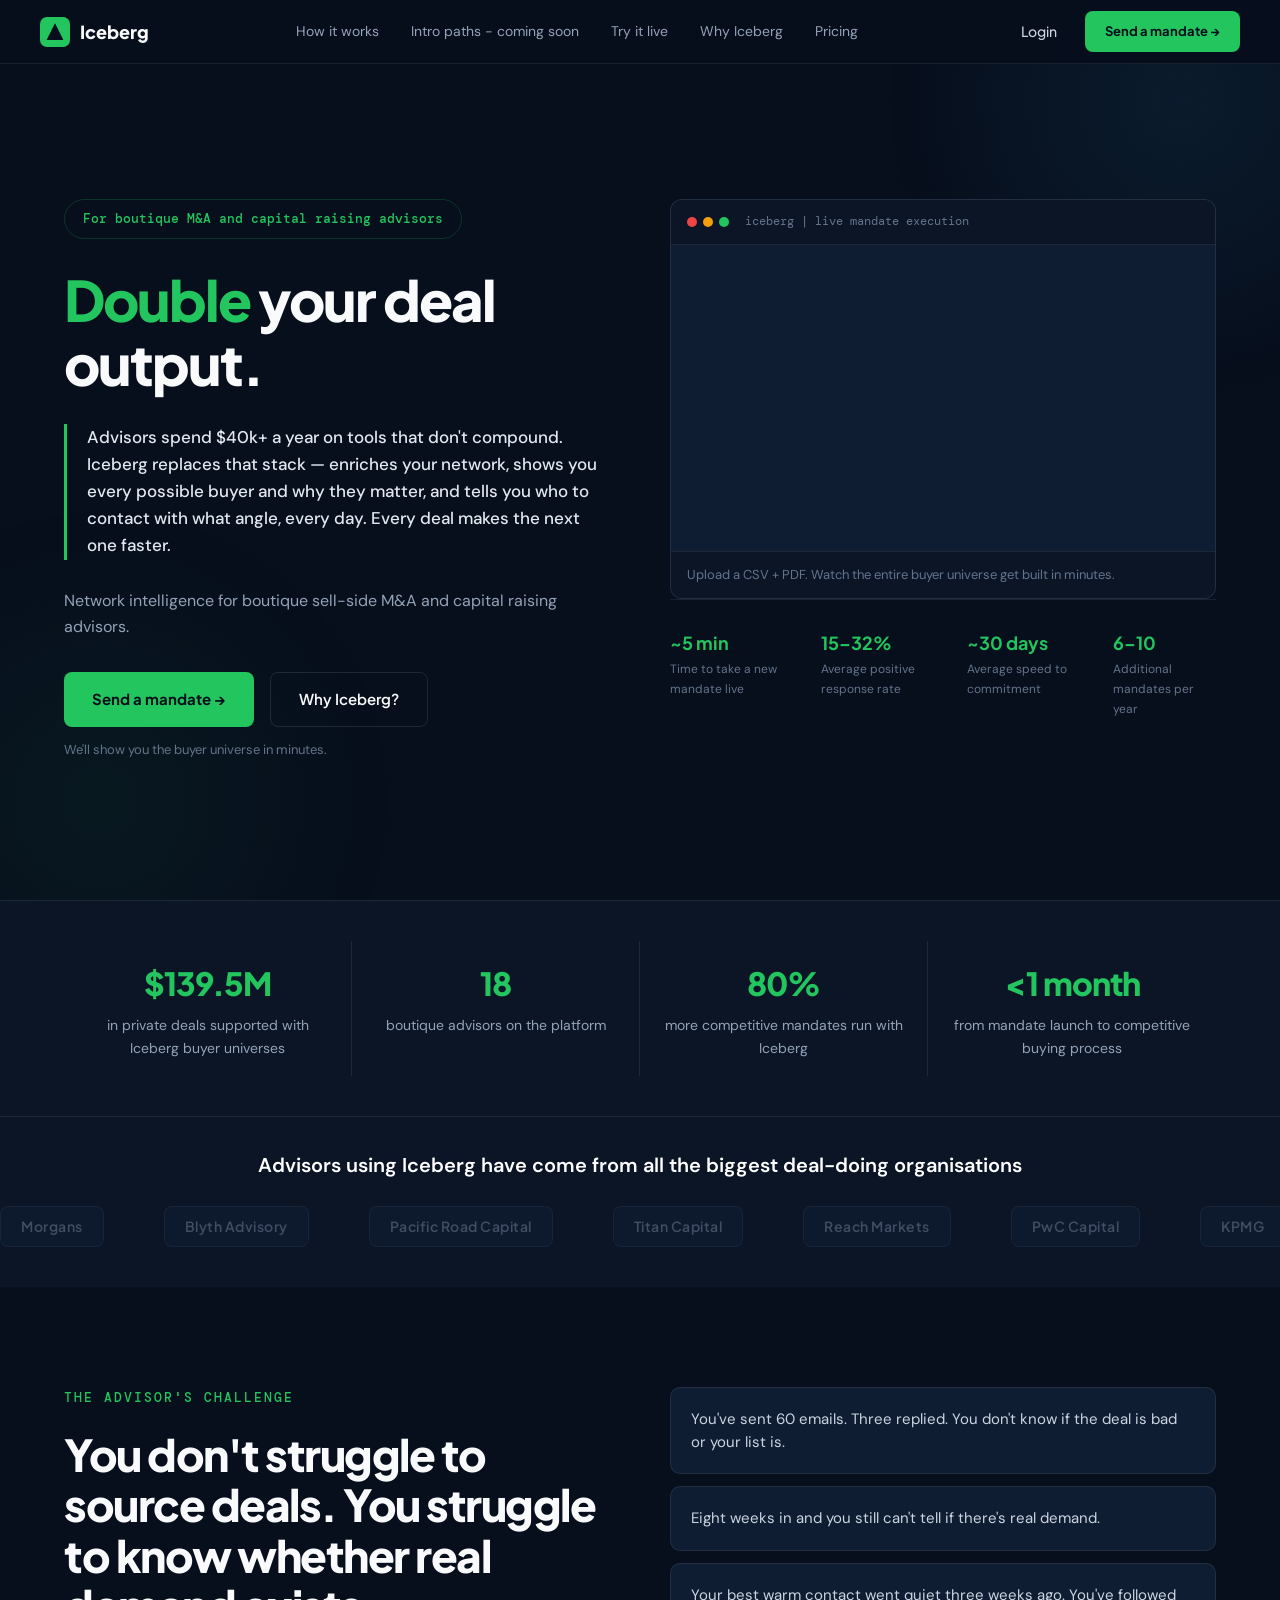
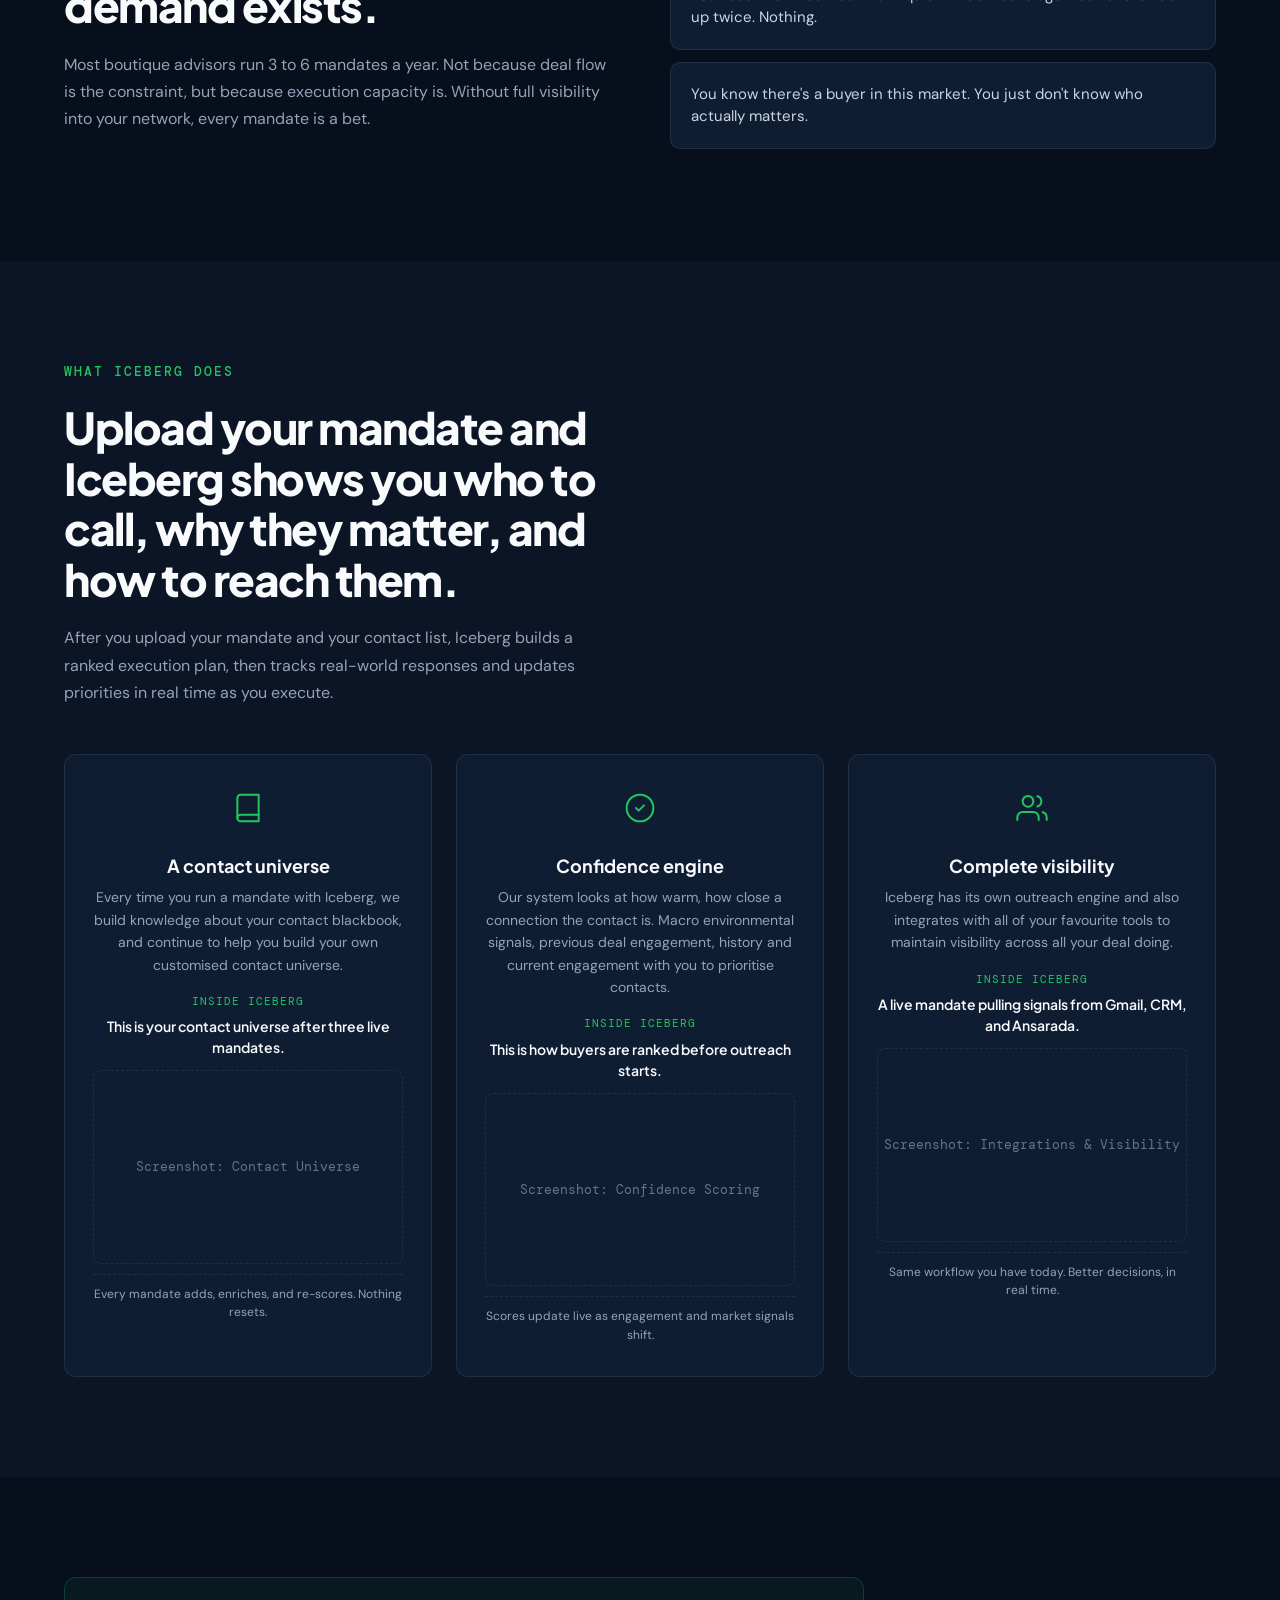
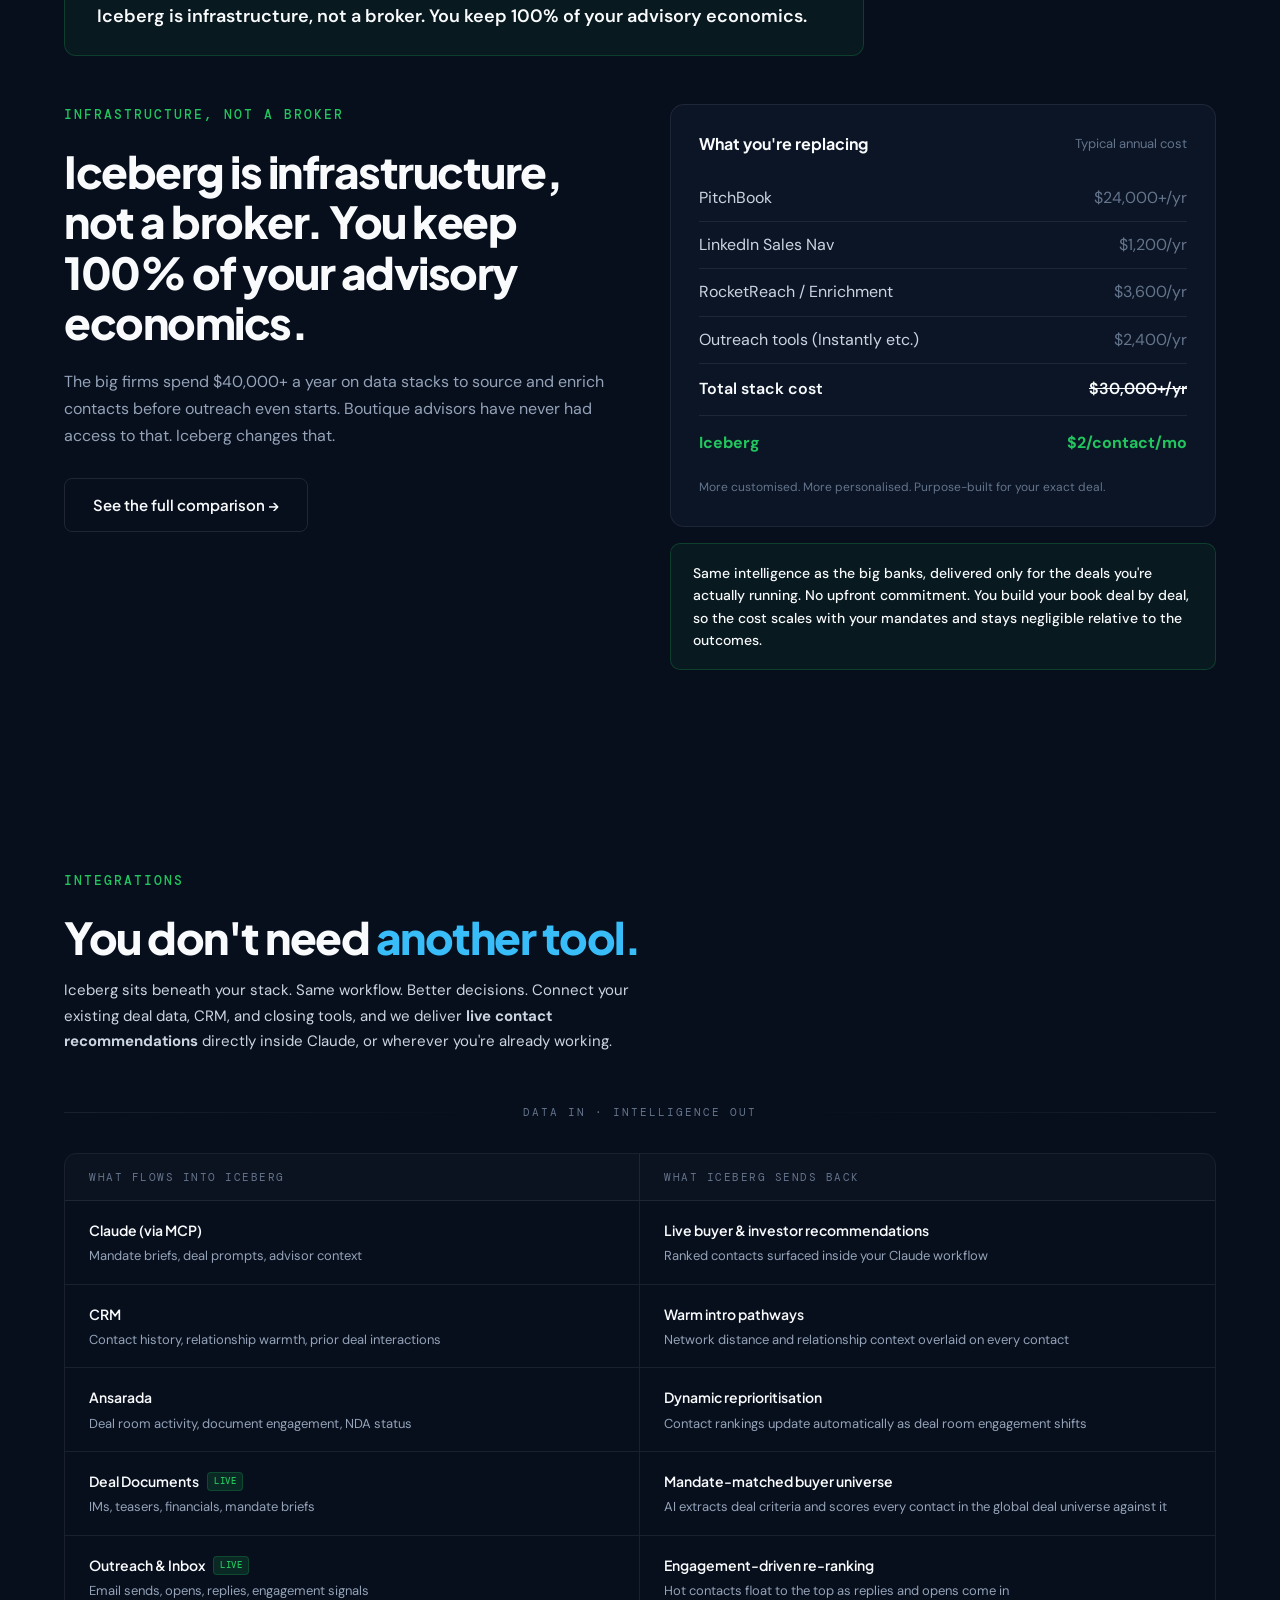
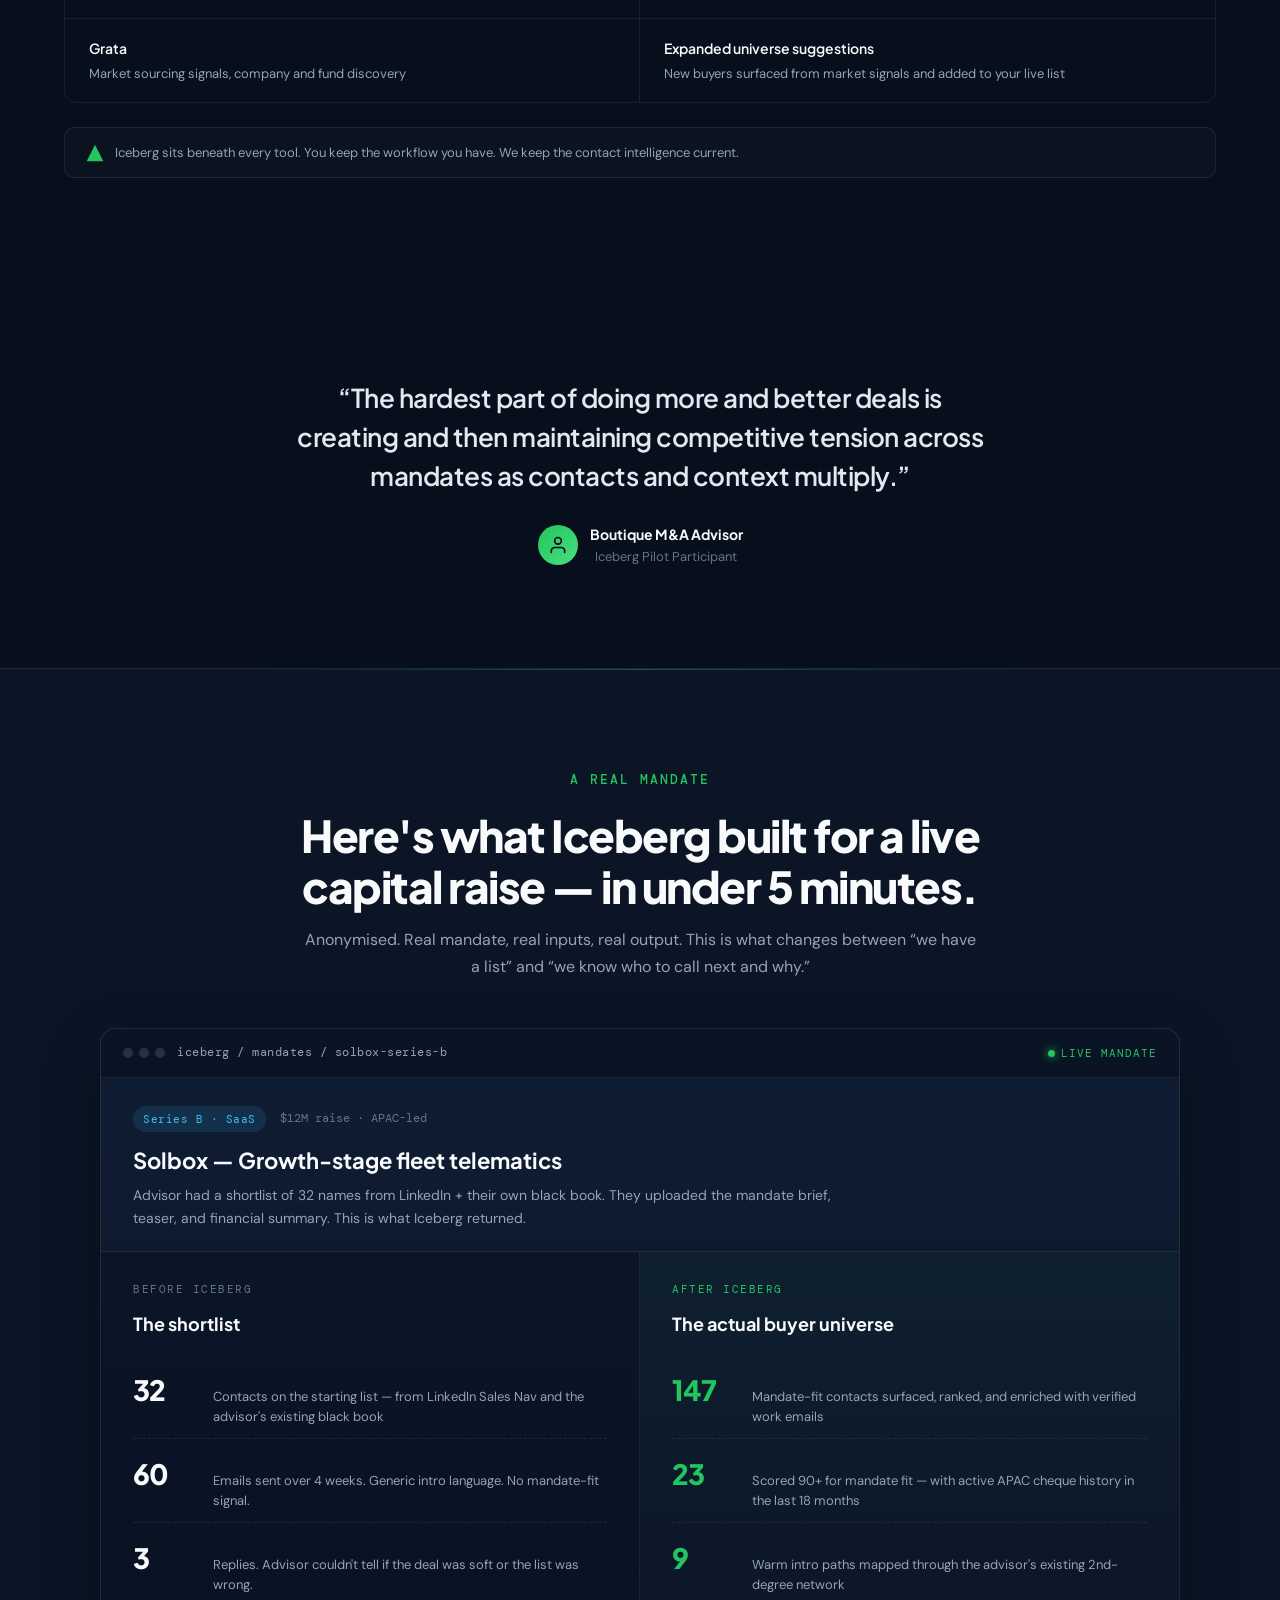
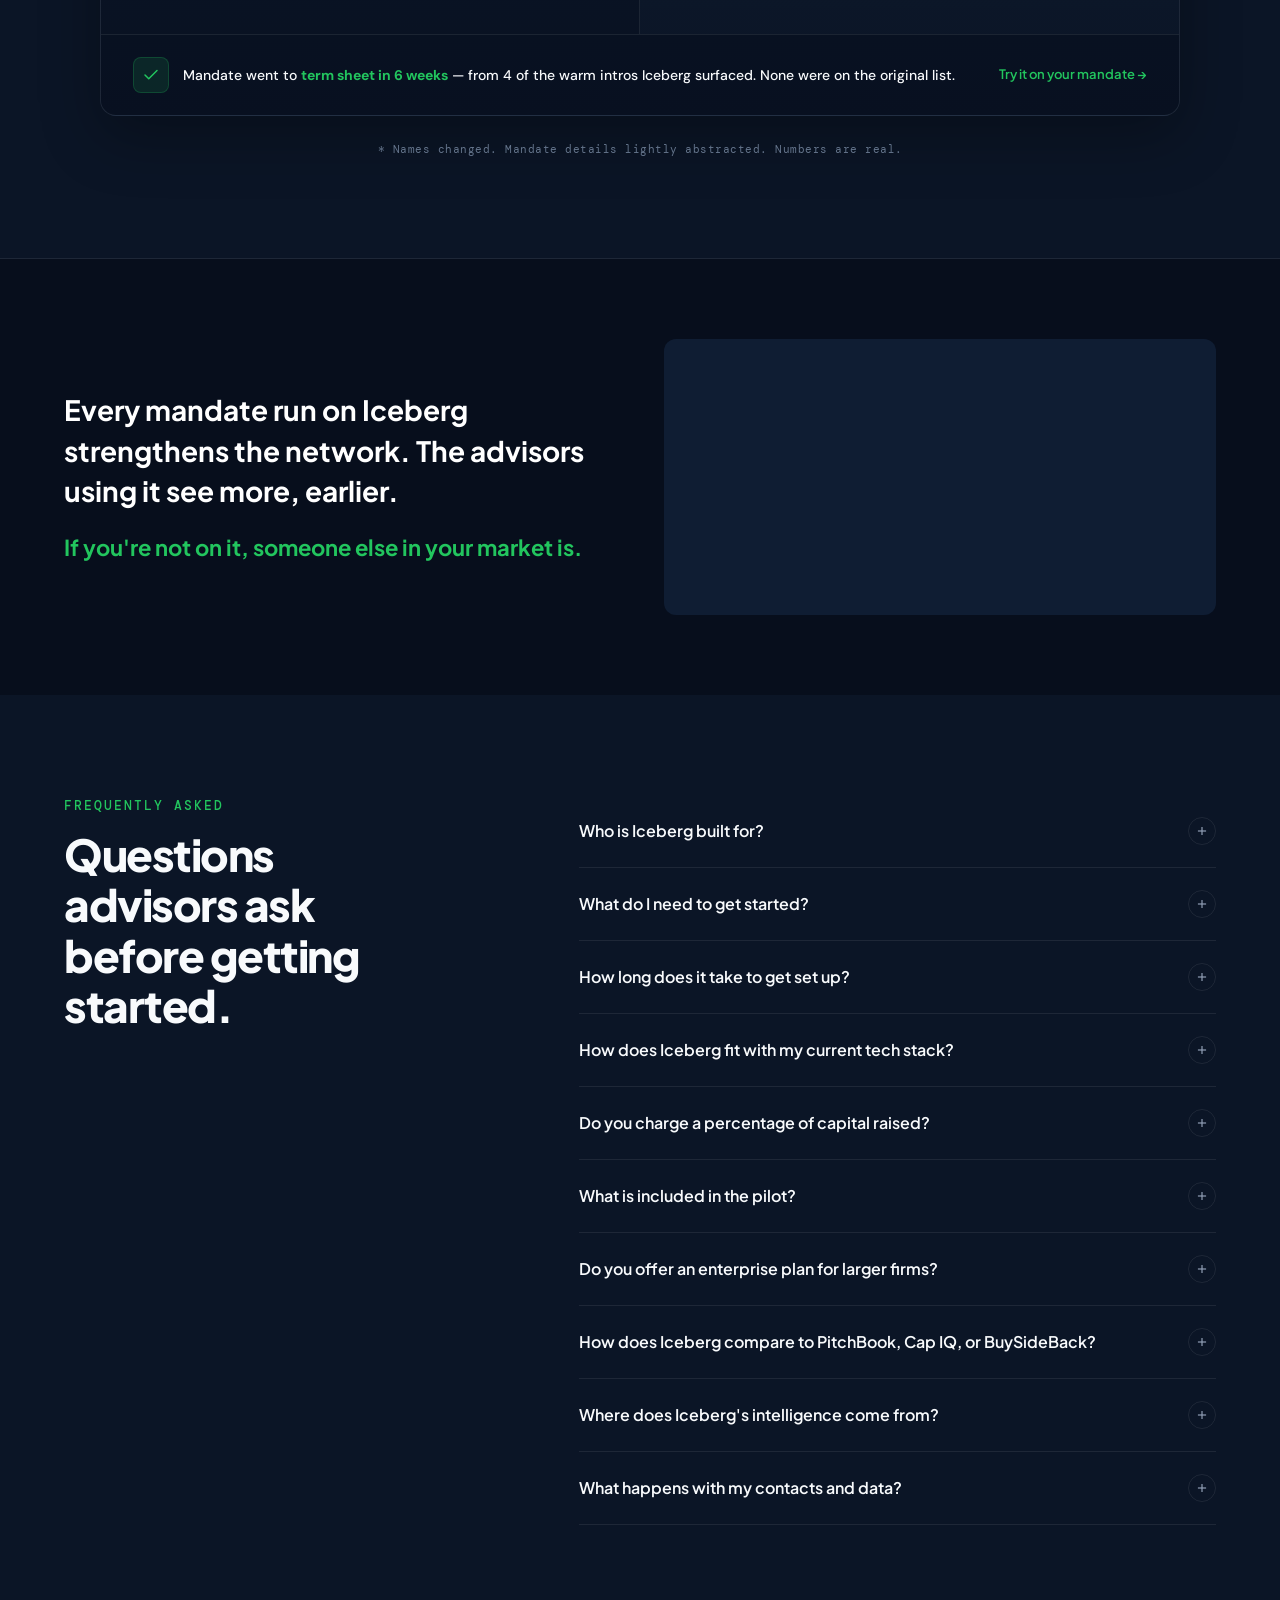
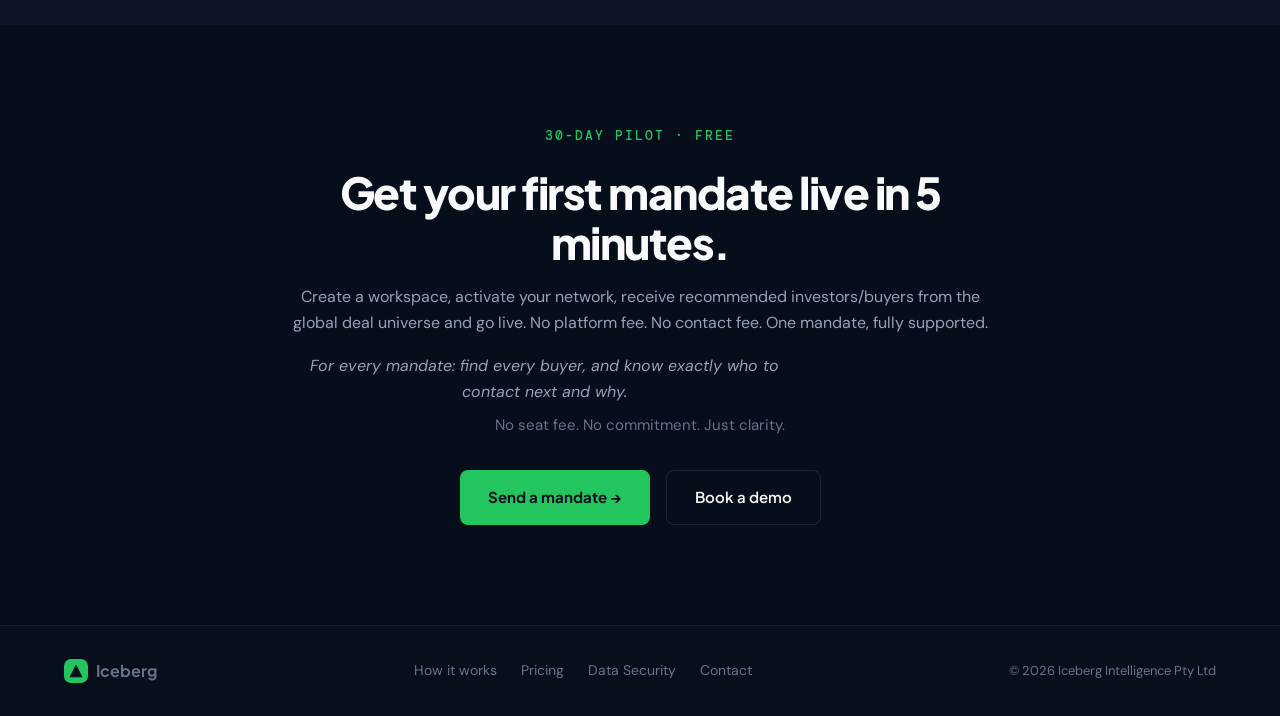
==== commit 9293e311: "Add files via upload Full site update with hero subtext" ====
--- a/index.html
+++ b/index.html
@@ -49,9 +49,8 @@
       <div class="fade-up">
         <div class="hero-eyebrow">For boutique M&amp;A and capital raising advisors</div>
         <h1><span class="green">Double</span> your deal output.</h1>
-        <div class="hero-brutal">Advisors spend $40k+ a year on tools that don't compound. Iceberg replaces that stack &mdash; enriches your network for every mandate, shows you every possible buyer and why they matter, and tells you who to contact, with what angle, every day. Every deal makes the next one faster.</div>
+        <div class="hero-brutal">Advisors spend $40k+ a year on tools that don't compound. Iceberg replaces that stack &mdash; enriches your network, shows you every possible buyer and why they matter, and tells you who to contact with what angle, every day. Every deal makes the next one faster.</div>
         <p class="hero-sub">Network intelligence for boutique sell-side M&amp;A and capital raising advisors.</p>
-        <p class="hero-mandate-line"><em>For every mandate: find every buyer, and know exactly who to contact next and why.</em></p>
         <div class="hero-ctas">
           <a href="try-it-live.html" class="btn-primary">Send a mandate &rarr;</a>
           <a href="why-iceberg.html" class="btn-secondary">Why Iceberg?</a>
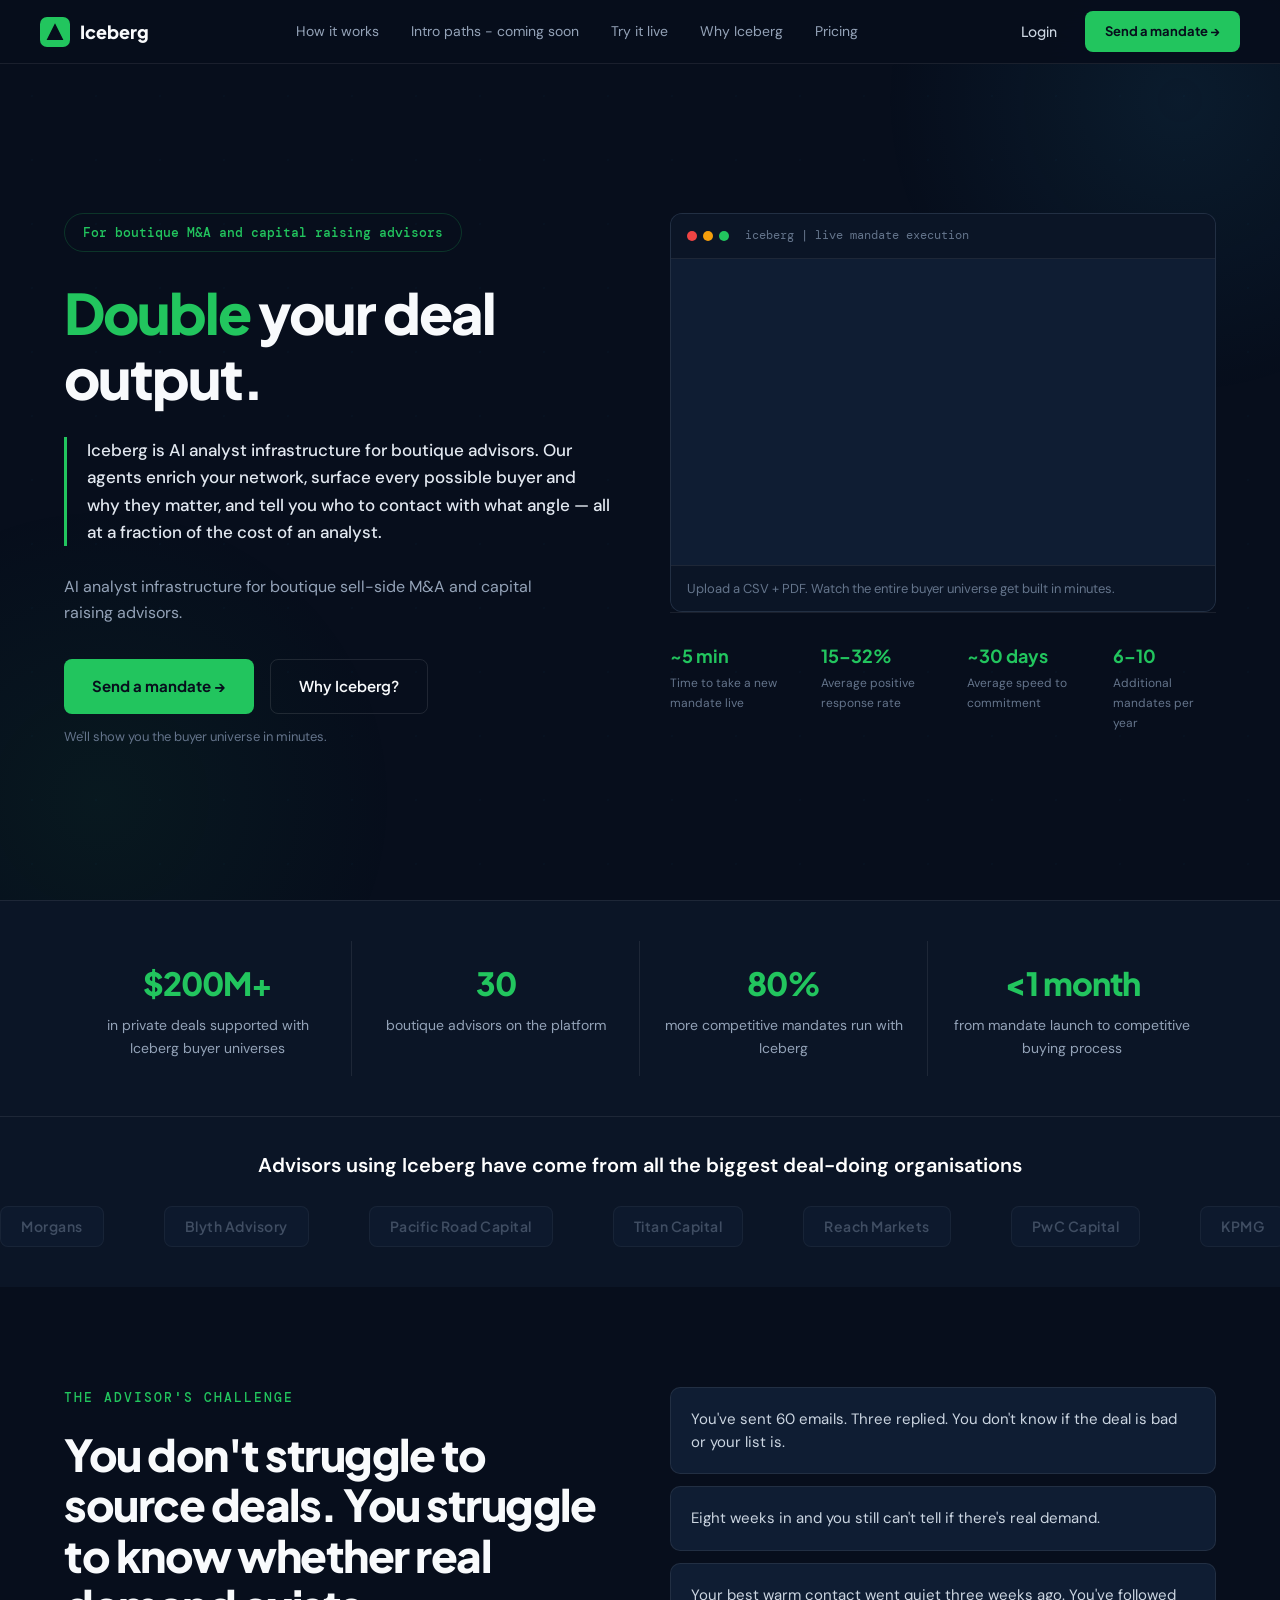
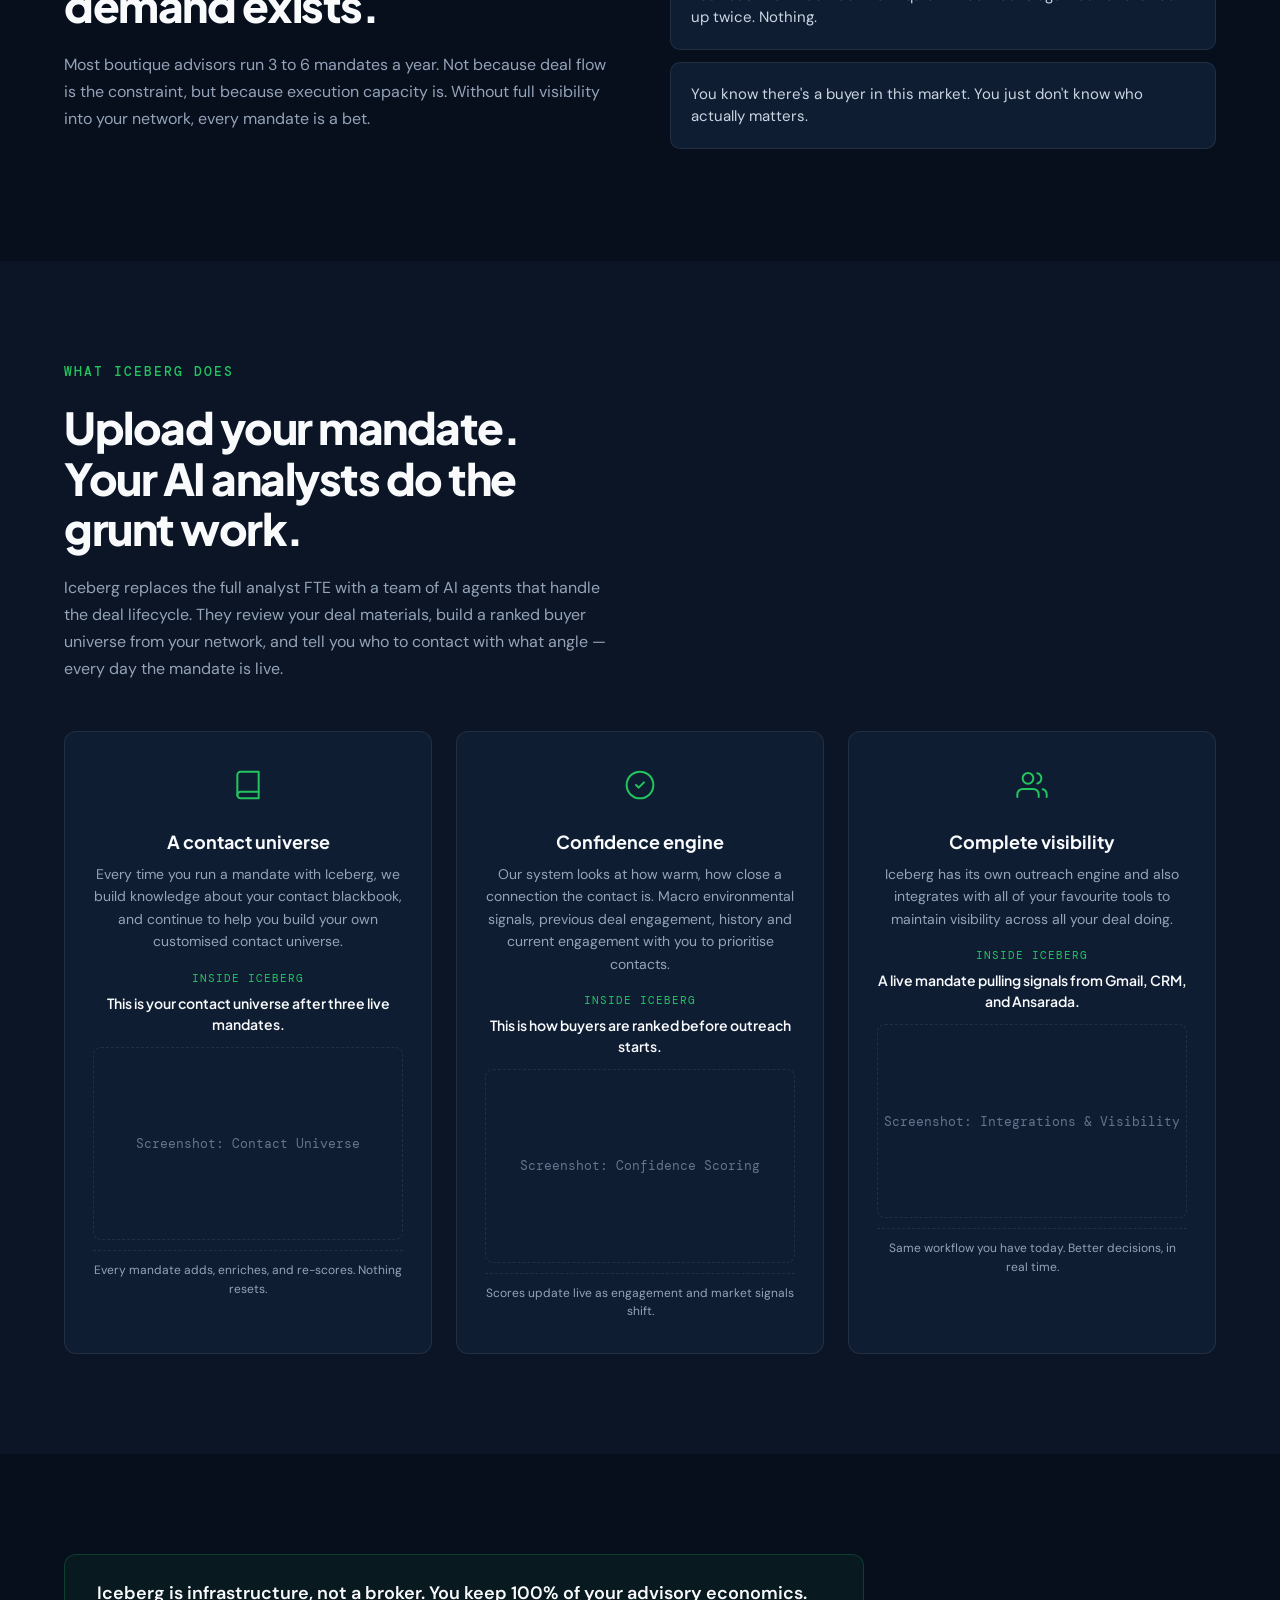
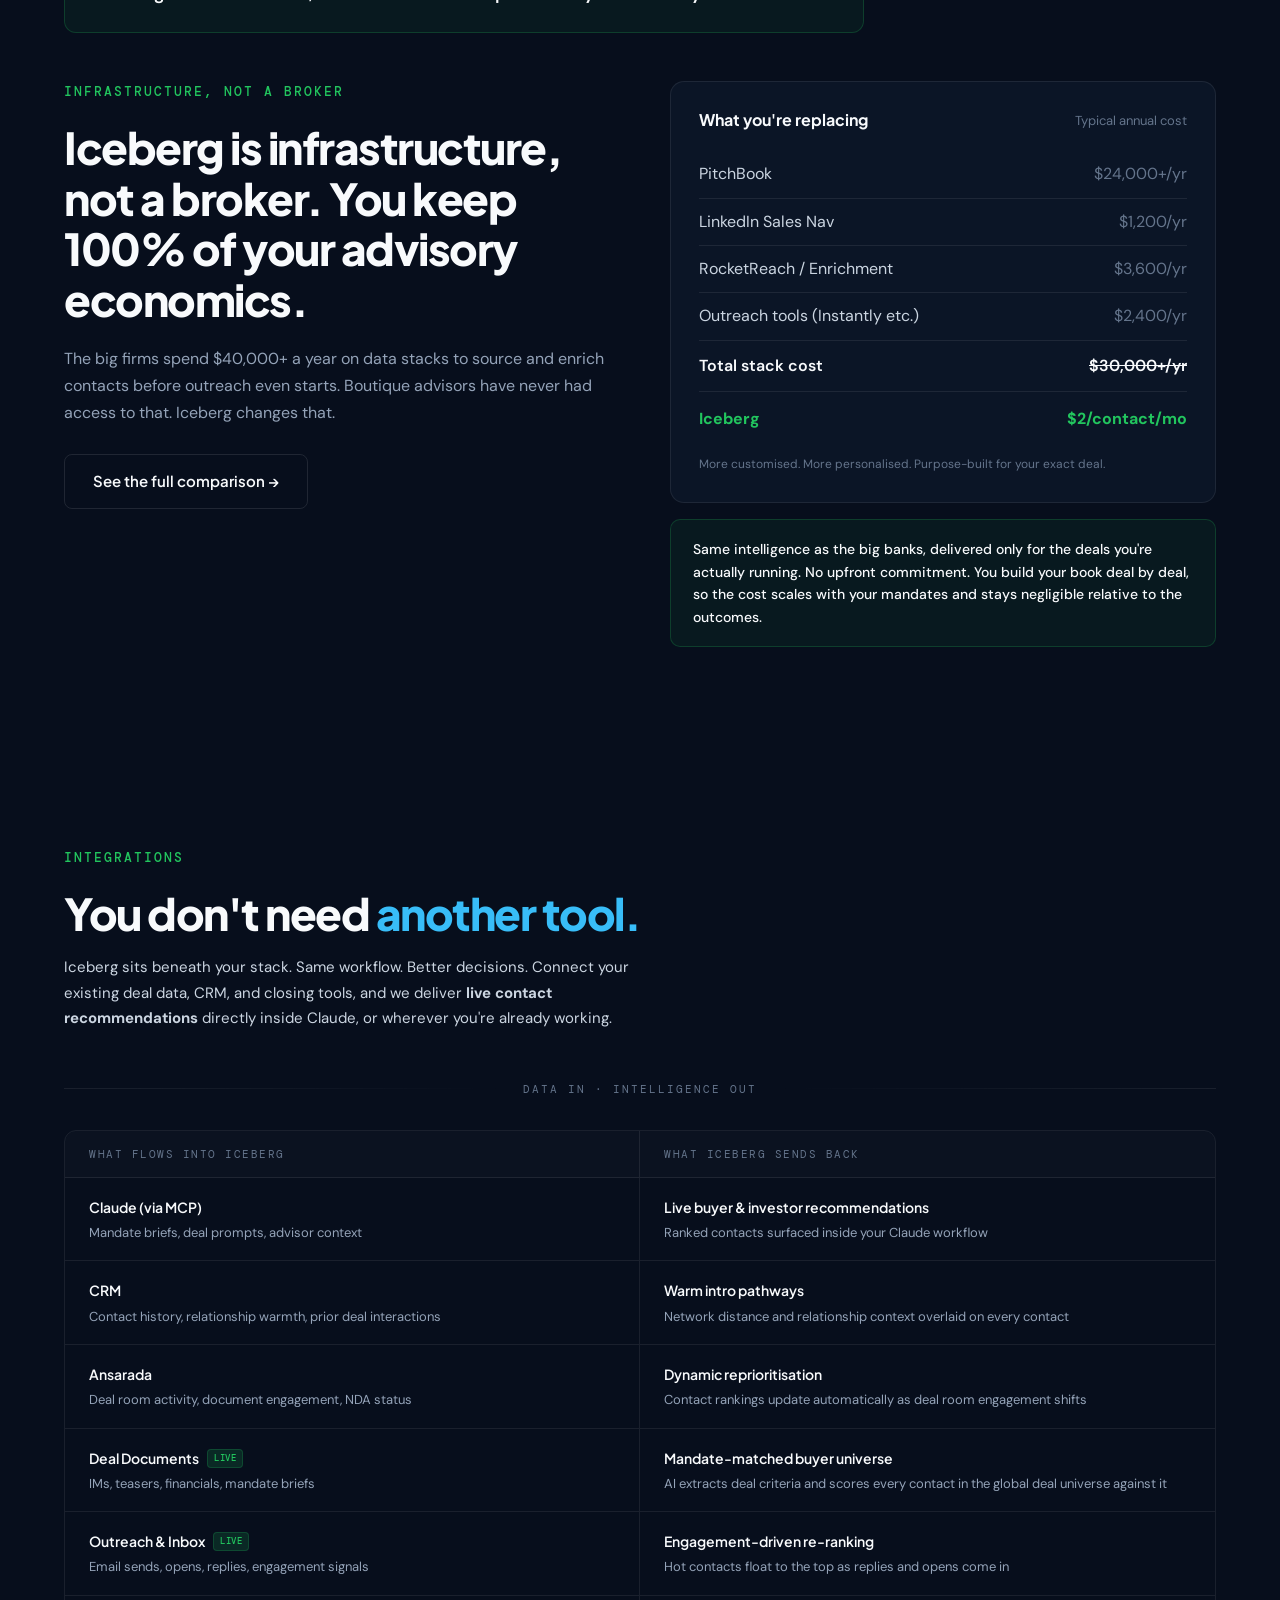
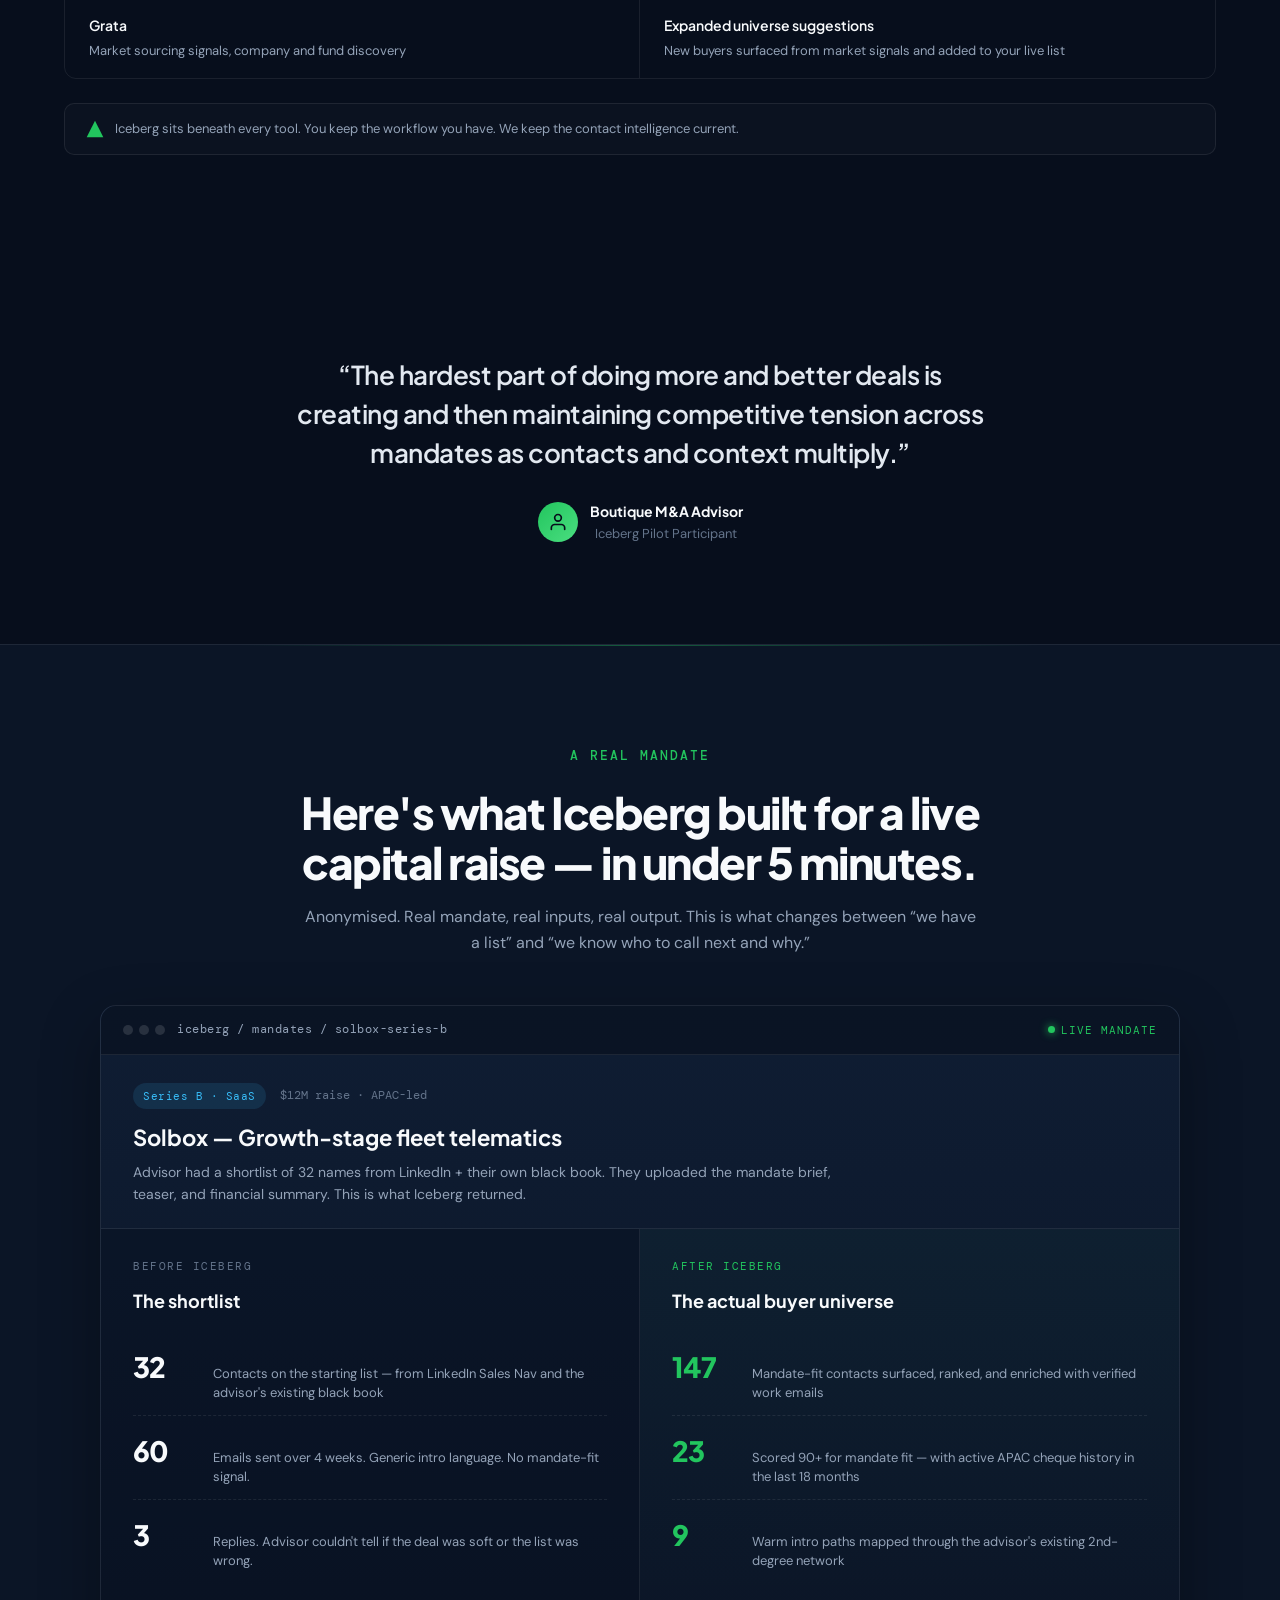
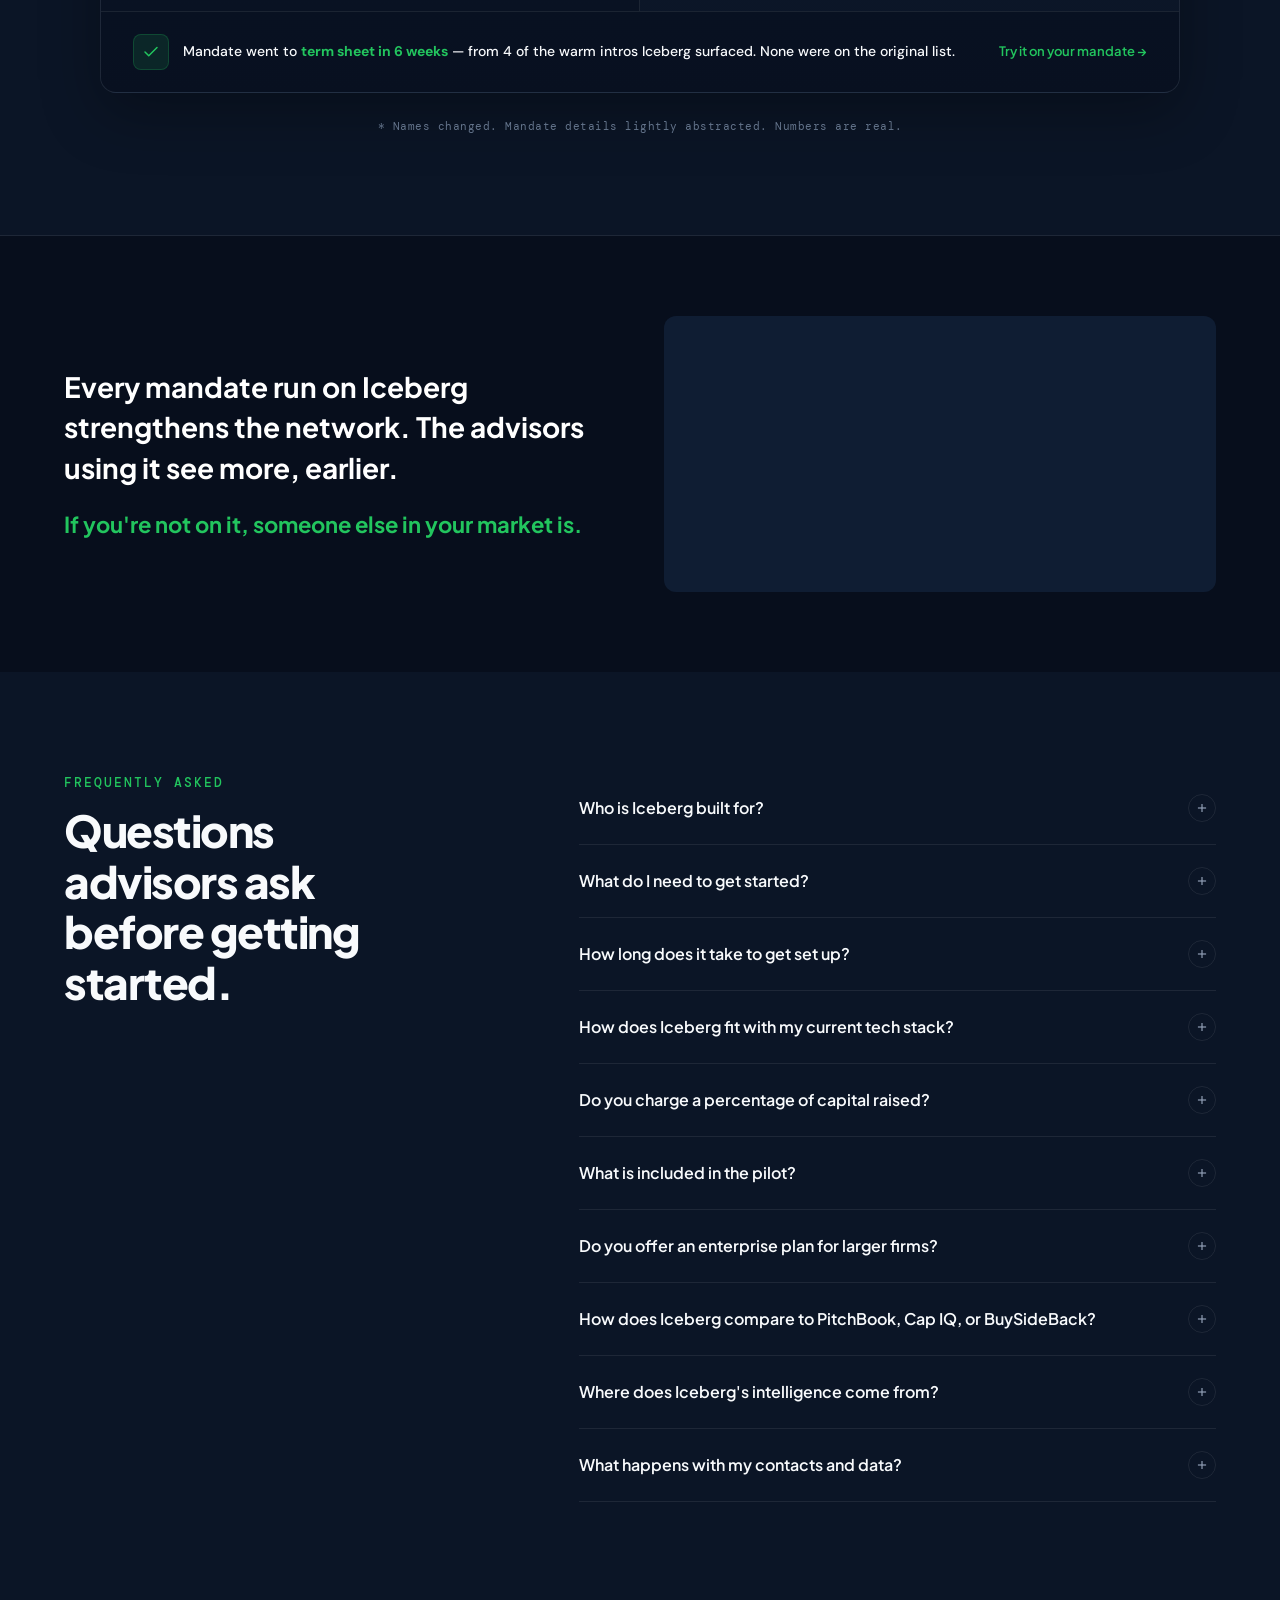
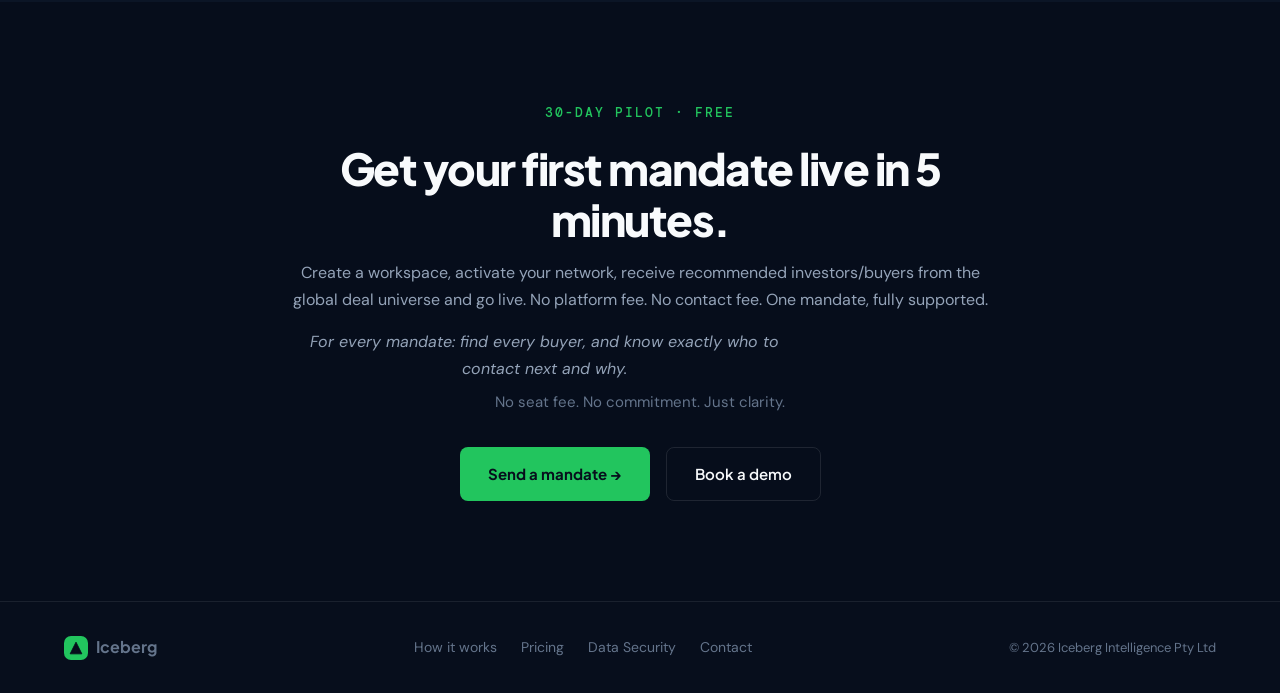
==== commit d51e99a2: "Add files via upload Remove duplicate" ====
--- a/index.html
+++ b/index.html
@@ -49,8 +49,8 @@
       <div class="fade-up">
         <div class="hero-eyebrow">For boutique M&amp;A and capital raising advisors</div>
         <h1><span class="green">Double</span> your deal output.</h1>
-        <div class="hero-brutal">Advisors spend $40k+ a year on tools that don't compound. Iceberg replaces that stack &mdash; enriches your network, shows you every possible buyer and why they matter, and tells you who to contact with what angle, every day. Every deal makes the next one faster.</div>
-        <p class="hero-sub">Network intelligence for boutique sell-side M&amp;A and capital raising advisors.</p>
+        <div class="hero-brutal">Iceberg is AI analyst infrastructure for boutique advisors. Our agents enrich your network, surface every possible buyer and why they matter, and tell you who to contact with what angle &mdash; all at a fraction of the cost of an analyst.</div>
+        <p class="hero-sub">AI analyst infrastructure for boutique sell-side M&amp;A and capital raising advisors.</p>
         <div class="hero-ctas">
           <a href="try-it-live.html" class="btn-primary">Send a mandate &rarr;</a>
           <a href="why-iceberg.html" class="btn-secondary">Why Iceberg?</a>
@@ -98,11 +98,11 @@
   <div class="container">
     <div class="social-proof-grid fade-up">
       <div class="social-proof-item">
-        <div class="social-proof-value">$139.5M</div>
+        <div class="social-proof-value">$200M+</div>
         <div class="social-proof-label">in private deals supported with Iceberg buyer universes</div>
       </div>
       <div class="social-proof-item">
-        <div class="social-proof-value">18</div>
+        <div class="social-proof-value">30</div>
         <div class="social-proof-label">boutique advisors on the platform</div>
       </div>
       <div class="social-proof-item">
@@ -163,8 +163,8 @@
     <div class="aida-two-col fade-up" style="align-items:center;">
       <div>
         <div class="section-label">WHAT ICEBERG DOES</div>
-        <h2>Upload your mandate and Iceberg shows you <span class="green">who to call</span>, <span class="green">why they matter</span>, and <span class="green">how to reach them</span>.</h2>
-        <p class="aida-body" style="margin-top:20px;">After you upload your mandate and your contact list, Iceberg builds a ranked execution plan, then tracks real-world responses and updates priorities in real time as you execute.</p>
+        <h2>Upload your mandate. Your <span class="green">AI analysts</span> do the grunt work.</h2>
+        <p class="aida-body" style="margin-top:20px;">Iceberg replaces the full analyst FTE with a team of AI agents that handle the deal lifecycle. They review your deal materials, build a ranked buyer universe from your network, and tell you who to contact with what angle &mdash; every day the mandate is live.</p>
       </div>
       <div class="how-split-video">
         <video autoplay muted loop playsinline>
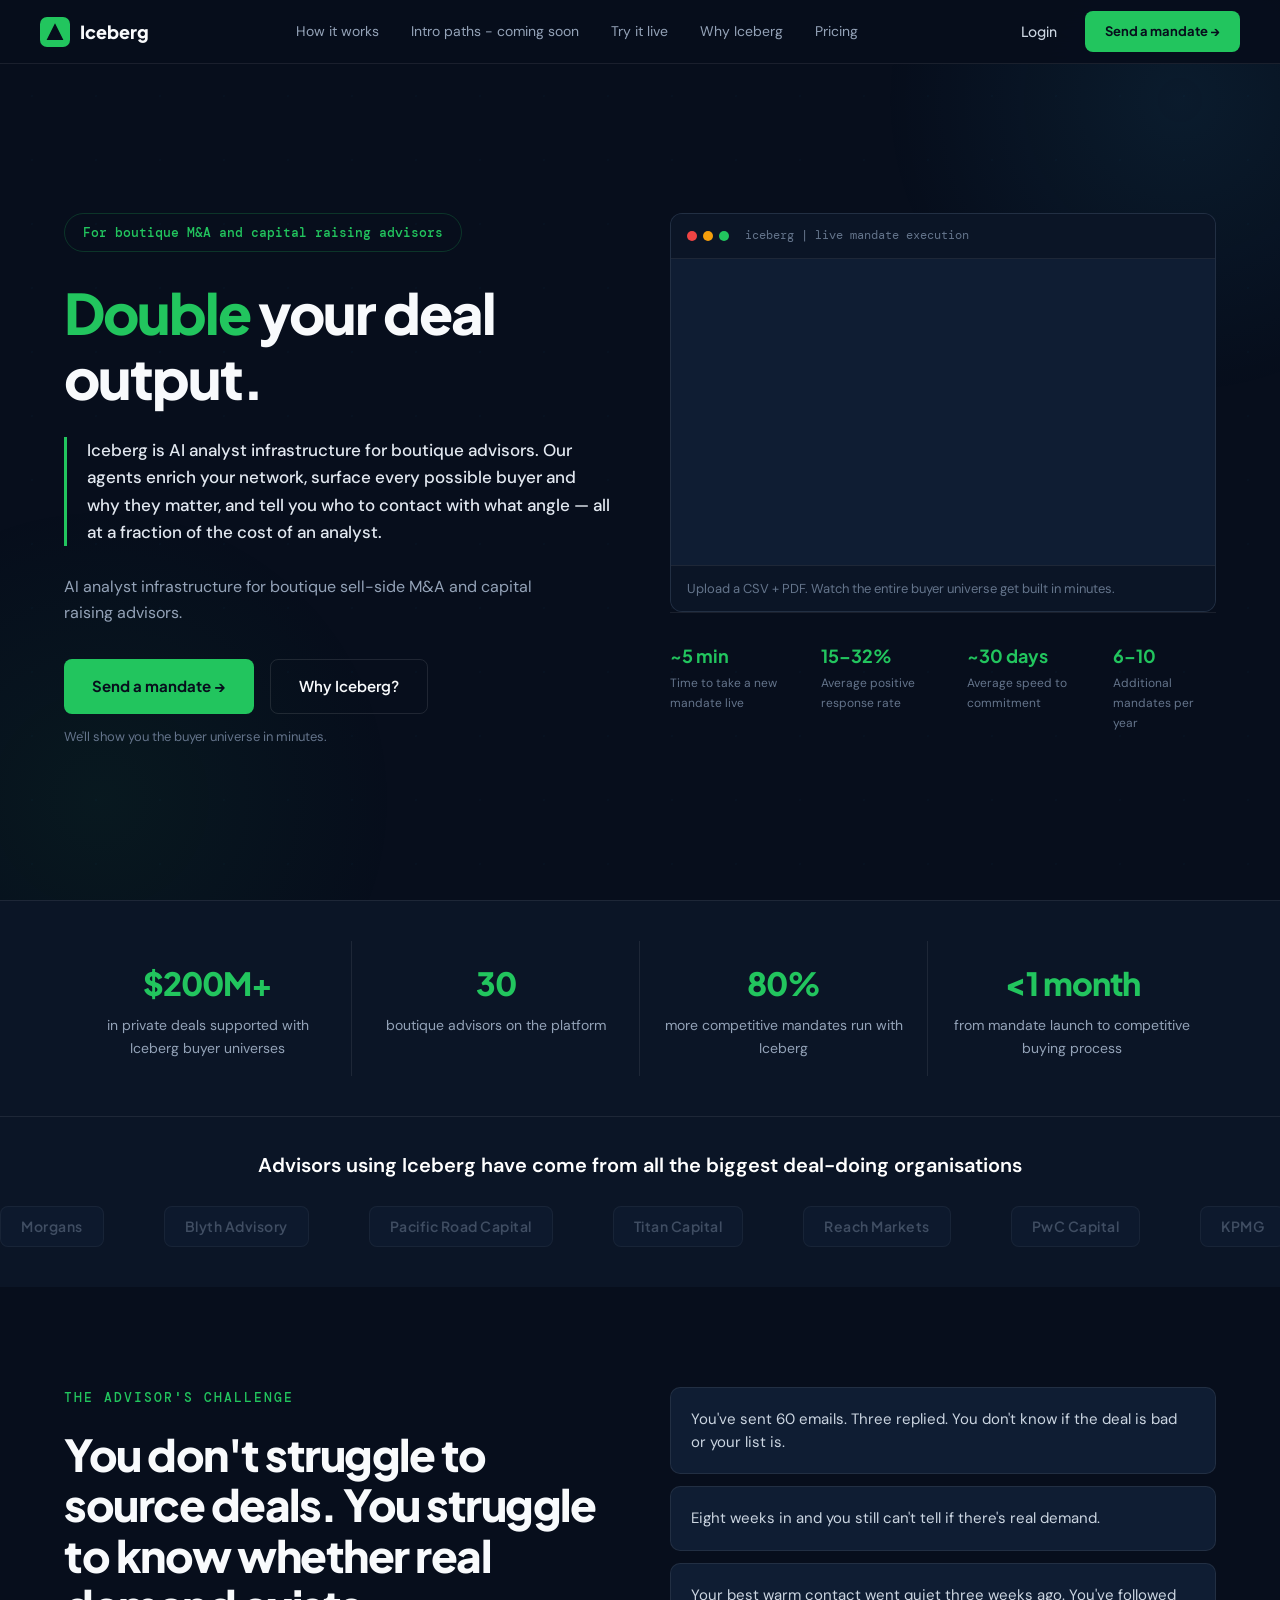
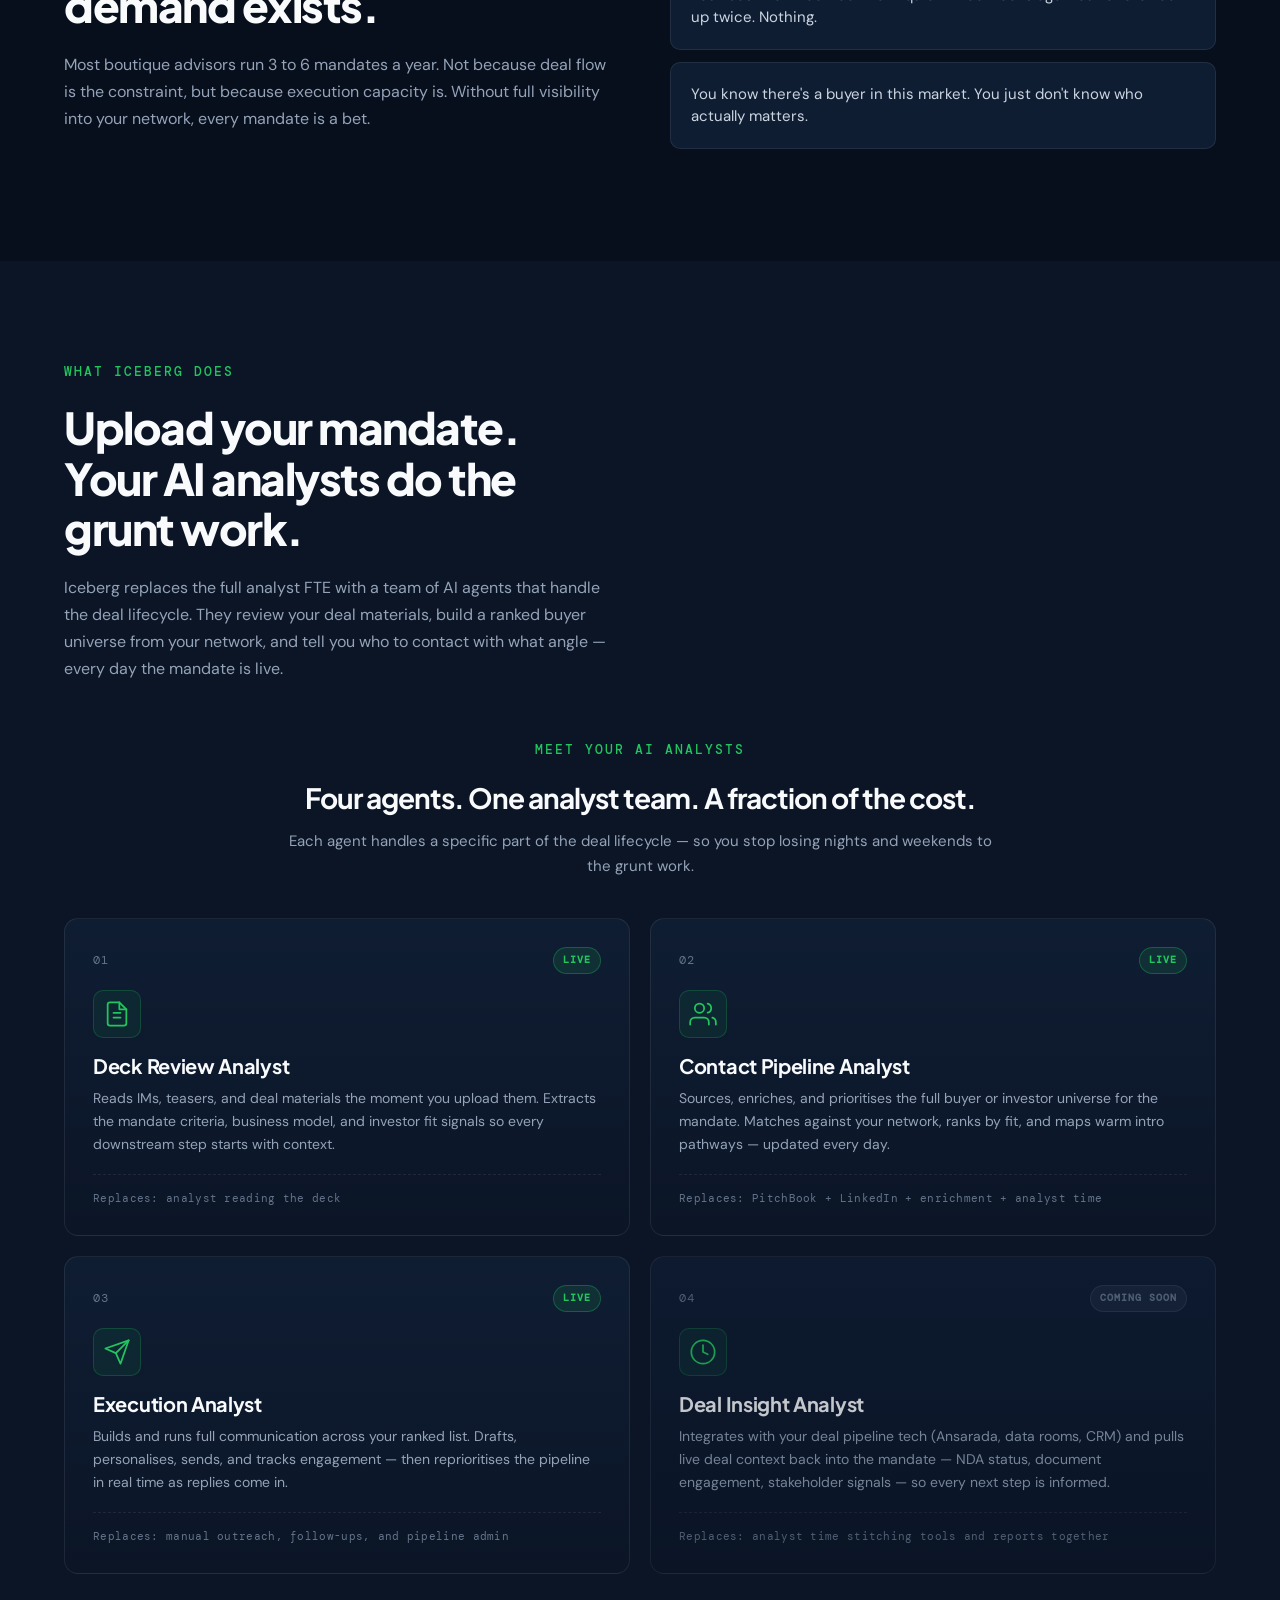
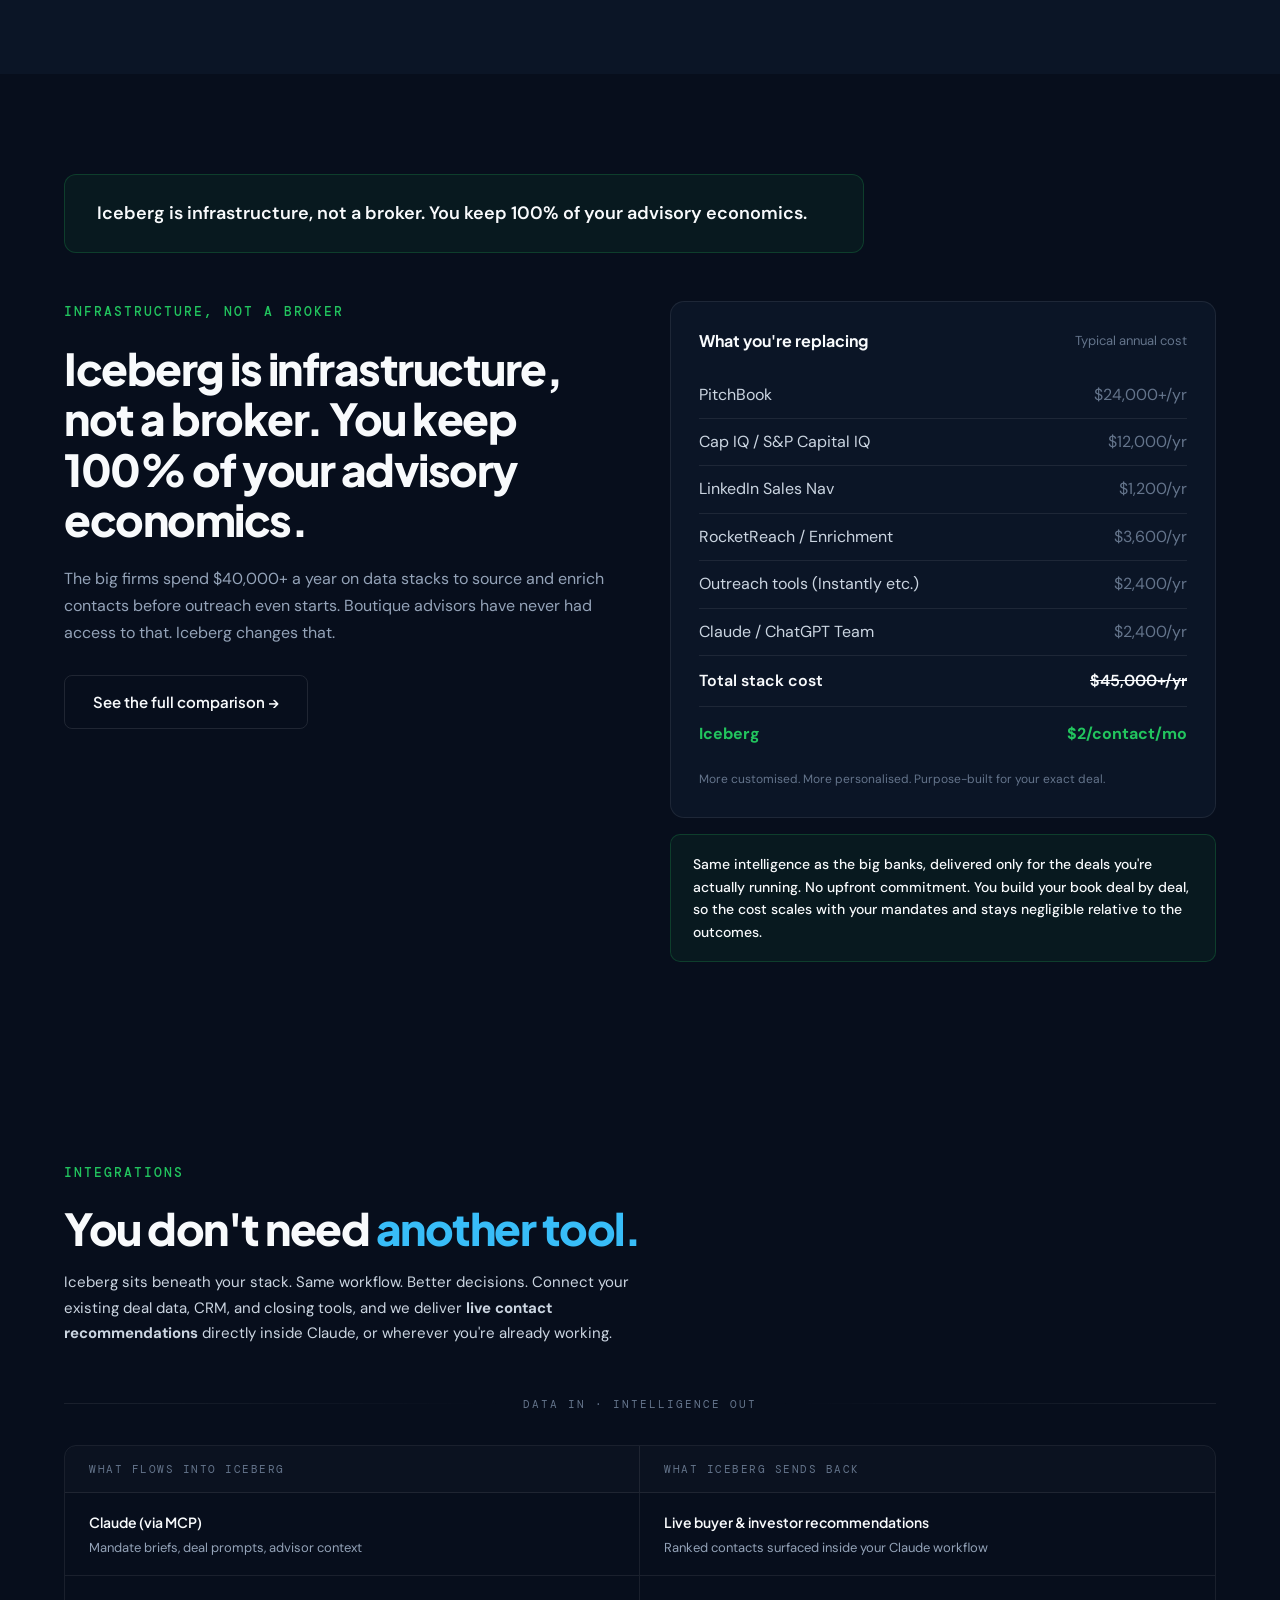
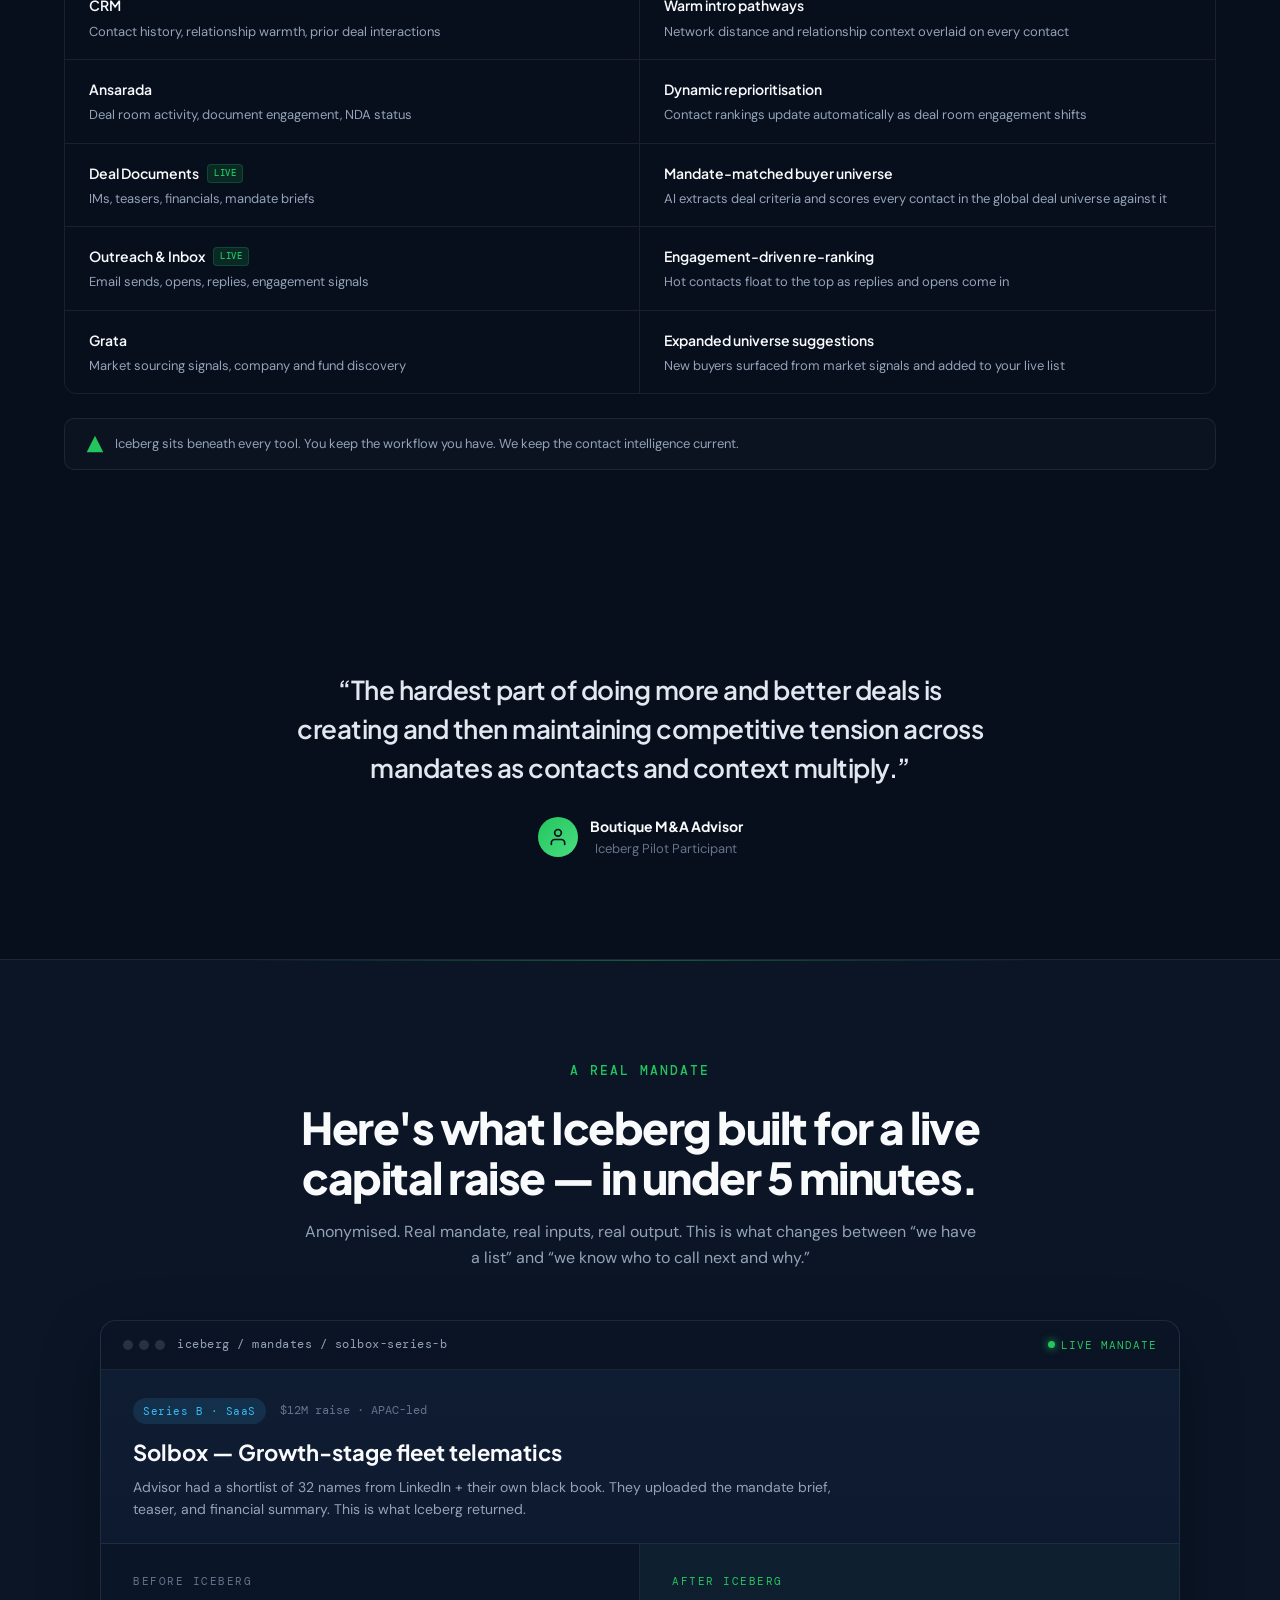
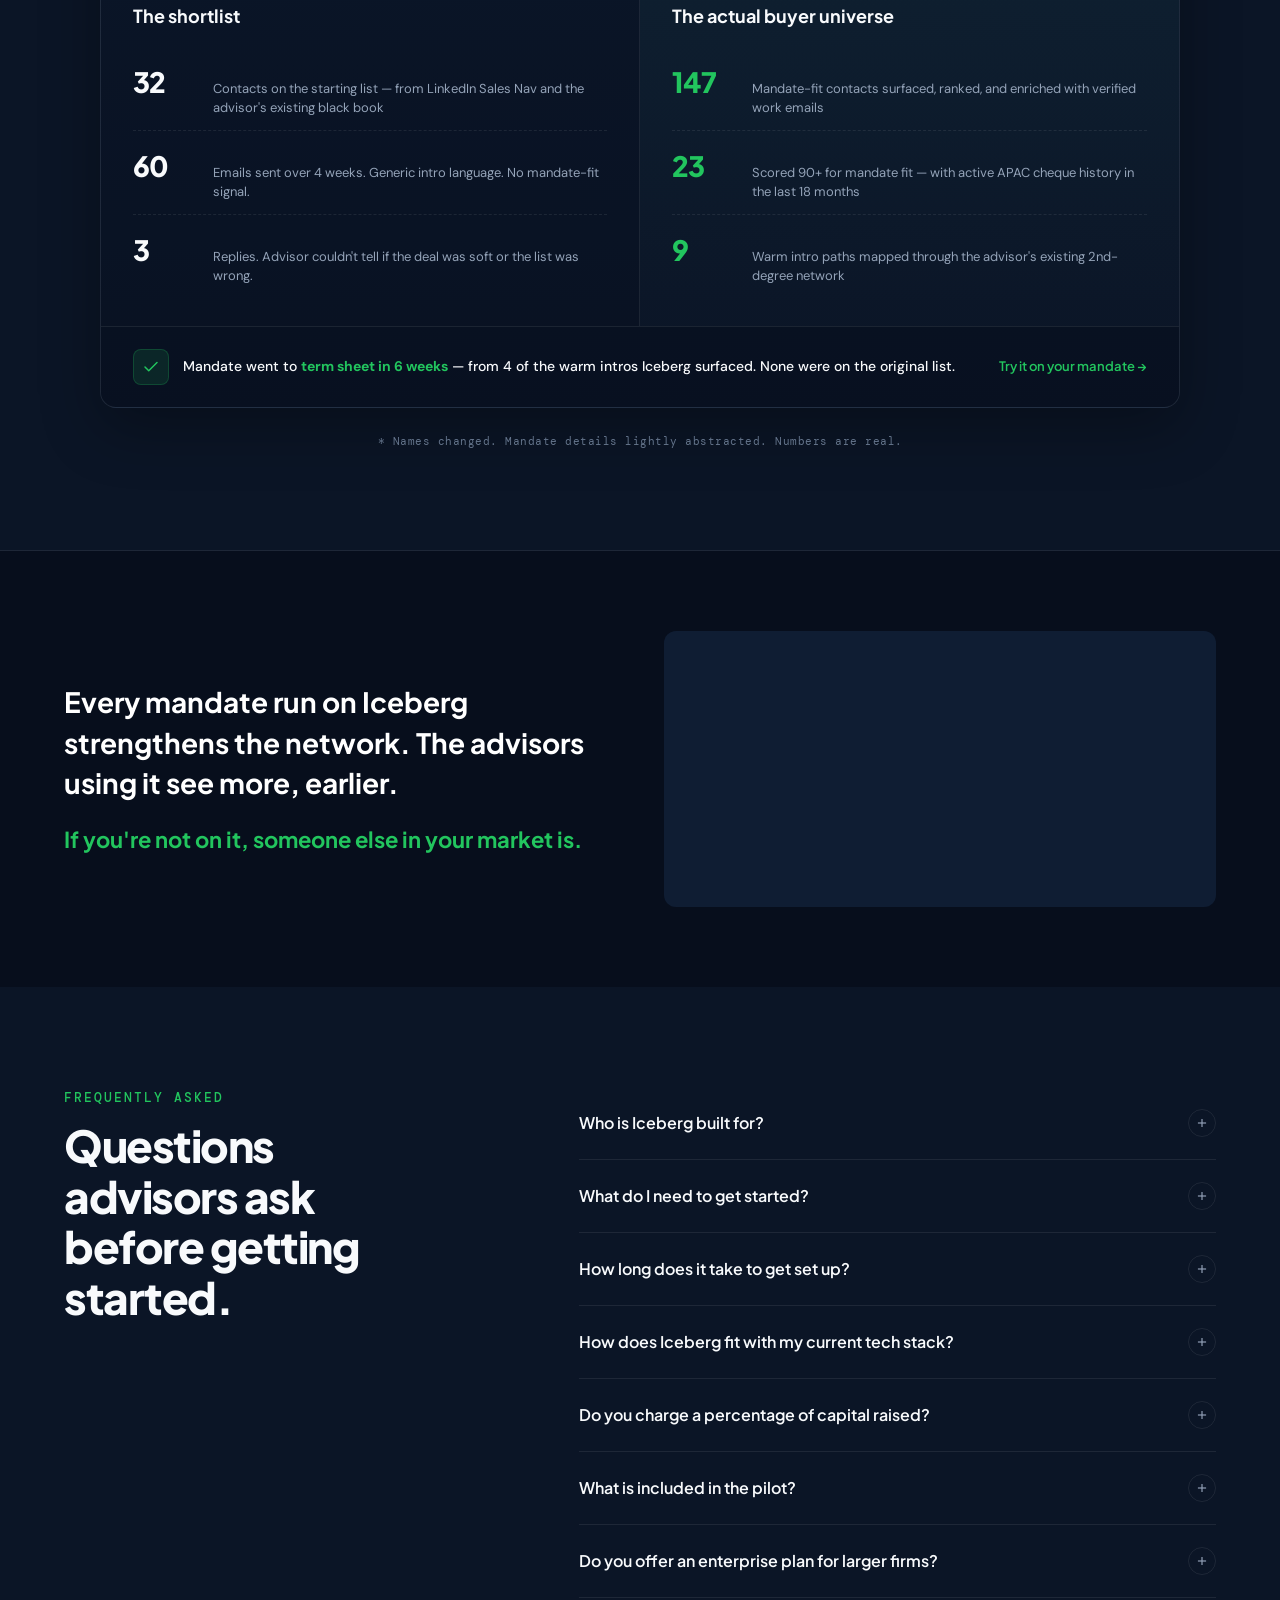
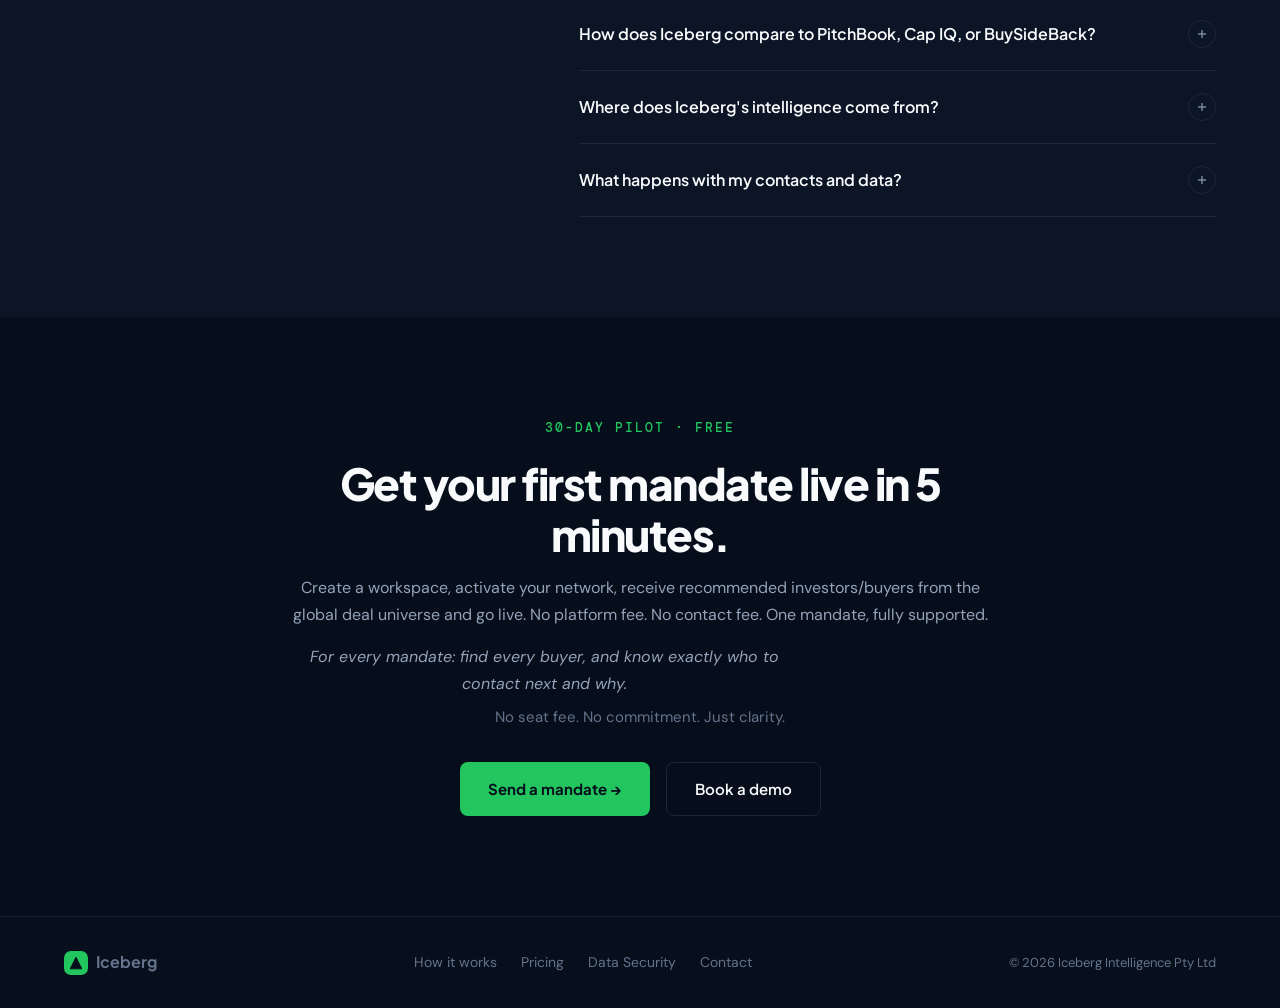
==== commit 1df39286: "Add files via upload Full site update — four AI analysts + $45k stack comparison" ====
--- a/index.html
+++ b/index.html
@@ -172,40 +172,57 @@
         </video>
       </div>
     </div>
-    <div class="value-grid fade-up" style="margin-top:48px;">
-      <div class="value-card">
-        <div class="value-icon"><svg width="32" height="32" viewBox="0 0 24 24" fill="none" stroke="var(--green)" stroke-width="1.5" stroke-linecap="round" stroke-linejoin="round"><path d="M4 19.5A2.5 2.5 0 0 1 6.5 17H20"/><path d="M6.5 2H20v20H6.5A2.5 2.5 0 0 1 4 19.5v-15A2.5 2.5 0 0 1 6.5 2z"/></svg></div>
-        <h4>A contact universe</h4>
-        <p>Every time you run a mandate with Iceberg, we build knowledge about your contact blackbook, and continue to help you build your own customised contact universe.</p>
-        <div class="value-card-screenshot">
-          <div class="screenshot-frame-context">Inside Iceberg</div>
-          <div class="screenshot-frame-setup">This is your contact universe after three live mandates.</div>
-          <div class="screenshot-placeholder"><span>Screenshot: Contact Universe</span></div>
-          <div class="screenshot-frame-takeaway">Every mandate adds, enriches, and re-scores. Nothing resets.</div>
-        </div>
-      </div>
-      <div class="value-card">
-        <div class="value-icon"><svg width="32" height="32" viewBox="0 0 24 24" fill="none" stroke="var(--green)" stroke-width="1.5" stroke-linecap="round" stroke-linejoin="round"><path d="M12 22c5.523 0 10-4.477 10-10S17.523 2 12 2 2 6.477 2 12s4.477 10 10 10z"/><path d="m9 12 2 2 4-4"/></svg></div>
-        <h4>Confidence engine</h4>
-        <p>Our system looks at how warm, how close a connection the contact is. Macro environmental signals, previous deal engagement, history and current engagement with you to prioritise contacts.</p>
-        <div class="value-card-screenshot">
-          <div class="screenshot-frame-context">Inside Iceberg</div>
-          <div class="screenshot-frame-setup">This is how buyers are ranked before outreach starts.</div>
-          <div class="screenshot-placeholder"><span>Screenshot: Confidence Scoring</span></div>
-          <div class="screenshot-frame-takeaway">Scores update live as engagement and market signals shift.</div>
-        </div>
-      </div>
-      <div class="value-card">
-        <div class="value-icon"><svg width="32" height="32" viewBox="0 0 24 24" fill="none" stroke="var(--green)" stroke-width="1.5" stroke-linecap="round" stroke-linejoin="round"><path d="M17 21v-2a4 4 0 0 0-4-4H5a4 4 0 0 0-4 4v2"/><circle cx="9" cy="7" r="4"/><path d="M23 21v-2a4 4 0 0 0-3-3.87"/><path d="M16 3.13a4 4 0 0 1 0 7.75"/></svg></div>
-        <h4>Complete visibility</h4>
-        <p>Iceberg has its own outreach engine and also integrates with all of your favourite tools to maintain visibility across all your deal doing.</p>
-        <div class="value-card-screenshot">
-          <div class="screenshot-frame-context">Inside Iceberg</div>
-          <div class="screenshot-frame-setup">A live mandate pulling signals from Gmail, CRM, and Ansarada.</div>
-          <div class="screenshot-placeholder"><span>Screenshot: Integrations &amp; Visibility</span></div>
-          <div class="screenshot-frame-takeaway">Same workflow you have today. Better decisions, in real time.</div>
-        </div>
-      </div>
+    <div class="agents-intro fade-up" style="margin-top:56px;text-align:center;max-width:720px;margin-left:auto;margin-right:auto;">
+      <div class="section-label" style="text-align:center;">MEET YOUR AI ANALYSTS</div>
+      <h3 style="margin-top:10px;font-size:28px;color:var(--text-white);line-height:1.25;">Four agents. One analyst team. <span class="green">A fraction of the cost.</span></h3>
+      <p style="margin-top:14px;color:var(--text-300);font-size:15px;line-height:1.65;">Each agent handles a specific part of the deal lifecycle &mdash; so you stop losing nights and weekends to the grunt work.</p>
+    </div>
+    <div class="agent-grid fade-up" style="margin-top:40px;">
+
+      <div class="agent-card">
+        <div class="agent-card-header">
+          <div class="agent-card-num">01</div>
+          <div class="agent-card-status agent-card-status-live">LIVE</div>
+        </div>
+        <div class="agent-card-icon"><svg width="28" height="28" viewBox="0 0 24 24" fill="none" stroke="var(--green)" stroke-width="1.5" stroke-linecap="round" stroke-linejoin="round"><path d="M14 2H6a2 2 0 0 0-2 2v16a2 2 0 0 0 2 2h12a2 2 0 0 0 2-2V8z"/><polyline points="14 2 14 8 20 8"/><line x1="9" y1="15" x2="15" y2="15"/><line x1="9" y1="11" x2="15" y2="11"/></svg></div>
+        <h4>Deck Review Analyst</h4>
+        <p>Reads IMs, teasers, and deal materials the moment you upload them. Extracts the mandate criteria, business model, and investor fit signals so every downstream step starts with context.</p>
+        <div class="agent-card-replaces">Replaces: analyst reading the deck</div>
+      </div>
+
+      <div class="agent-card">
+        <div class="agent-card-header">
+          <div class="agent-card-num">02</div>
+          <div class="agent-card-status agent-card-status-live">LIVE</div>
+        </div>
+        <div class="agent-card-icon"><svg width="28" height="28" viewBox="0 0 24 24" fill="none" stroke="var(--green)" stroke-width="1.5" stroke-linecap="round" stroke-linejoin="round"><path d="M17 21v-2a4 4 0 0 0-4-4H5a4 4 0 0 0-4 4v2"/><circle cx="9" cy="7" r="4"/><path d="M23 21v-2a4 4 0 0 0-3-3.87"/><path d="M16 3.13a4 4 0 0 1 0 7.75"/></svg></div>
+        <h4>Contact Pipeline Analyst</h4>
+        <p>Sources, enriches, and prioritises the full buyer or investor universe for the mandate. Matches against your network, ranks by fit, and maps warm intro pathways &mdash; updated every day.</p>
+        <div class="agent-card-replaces">Replaces: PitchBook + LinkedIn + enrichment + analyst time</div>
+      </div>
+
+      <div class="agent-card">
+        <div class="agent-card-header">
+          <div class="agent-card-num">03</div>
+          <div class="agent-card-status agent-card-status-live">LIVE</div>
+        </div>
+        <div class="agent-card-icon"><svg width="28" height="28" viewBox="0 0 24 24" fill="none" stroke="var(--green)" stroke-width="1.5" stroke-linecap="round" stroke-linejoin="round"><path d="M22 2 11 13"/><path d="M22 2l-7 20-4-9-9-4 20-7z"/></svg></div>
+        <h4>Execution Analyst</h4>
+        <p>Builds and runs full communication across your ranked list. Drafts, personalises, sends, and tracks engagement &mdash; then reprioritises the pipeline in real time as replies come in.</p>
+        <div class="agent-card-replaces">Replaces: manual outreach, follow-ups, and pipeline admin</div>
+      </div>
+
+      <div class="agent-card agent-card-soon">
+        <div class="agent-card-header">
+          <div class="agent-card-num">04</div>
+          <div class="agent-card-status agent-card-status-soon">COMING SOON</div>
+        </div>
+        <div class="agent-card-icon"><svg width="28" height="28" viewBox="0 0 24 24" fill="none" stroke="var(--green)" stroke-width="1.5" stroke-linecap="round" stroke-linejoin="round"><circle cx="12" cy="12" r="10"/><polyline points="12 6 12 12 16 14"/></svg></div>
+        <h4>Deal Insight Analyst</h4>
+        <p>Integrates with your deal pipeline tech (Ansarada, data rooms, CRM) and pulls live deal context back into the mandate &mdash; NDA status, document engagement, stakeholder signals &mdash; so every next step is informed.</p>
+        <div class="agent-card-replaces">Replaces: analyst time stitching tools and reports together</div>
+      </div>
+
     </div>
   </div>
 </section>
@@ -236,6 +253,10 @@
             <span style="color:var(--text-400);">$24,000+/yr</span>
           </div>
           <div class="compare-row" style="display:flex;justify-content:space-between;padding:10px 0;border-bottom:1px solid var(--border);">
+            <span style="color:var(--text-200);">Cap IQ / S&amp;P Capital IQ</span>
+            <span style="color:var(--text-400);">$12,000/yr</span>
+          </div>
+          <div class="compare-row" style="display:flex;justify-content:space-between;padding:10px 0;border-bottom:1px solid var(--border);">
             <span style="color:var(--text-200);">LinkedIn Sales Nav</span>
             <span style="color:var(--text-400);">$1,200/yr</span>
           </div>
@@ -247,9 +268,13 @@
             <span style="color:var(--text-200);">Outreach tools (Instantly etc.)</span>
             <span style="color:var(--text-400);">$2,400/yr</span>
           </div>
+          <div class="compare-row" style="display:flex;justify-content:space-between;padding:10px 0;border-bottom:1px solid var(--border);">
+            <span style="color:var(--text-200);">Claude / ChatGPT Team</span>
+            <span style="color:var(--text-400);">$2,400/yr</span>
+          </div>
           <div class="compare-row" style="display:flex;justify-content:space-between;padding:12px 0;border-bottom:1px solid var(--border);">
             <span style="color:var(--text-white);font-weight:600;">Total stack cost</span>
-            <span style="color:var(--text-white);font-weight:600;text-decoration:line-through;">$30,000+/yr</span>
+            <span style="color:var(--text-white);font-weight:600;text-decoration:line-through;">$45,000+/yr</span>
           </div>
           <div class="compare-row" style="display:flex;justify-content:space-between;padding:14px 0;align-items:center;">
             <span style="color:var(--green);font-weight:700;font-size:16px;">Iceberg</span>
--- a/styles.css
+++ b/styles.css
@@ -4103,3 +4103,99 @@
   padding-top: 10px;
   border-top: 1px dashed var(--border);
 }
+
+/* ========== 23 — AGENT GRID (four agents) ========== */
+.agent-grid {
+  display: grid;
+  grid-template-columns: repeat(2, 1fr);
+  gap: 20px;
+}
+.agent-card {
+  background: linear-gradient(180deg, var(--bg-700) 0%, var(--bg-800) 100%);
+  border: 1px solid var(--border);
+  border-radius: 14px;
+  padding: 28px;
+  transition: transform 0.3s, border-color 0.3s, box-shadow 0.3s;
+  position: relative;
+  display: flex;
+  flex-direction: column;
+}
+.agent-card:hover {
+  transform: translateY(-3px);
+  border-color: var(--border-green);
+  box-shadow: 0 16px 40px rgba(0,0,0,0.25);
+}
+.agent-card-header {
+  display: flex;
+  justify-content: space-between;
+  align-items: center;
+  margin-bottom: 16px;
+}
+.agent-card-num {
+  font-family: 'DM Mono', monospace;
+  font-size: 12px;
+  color: var(--text-400);
+  letter-spacing: 1px;
+}
+.agent-card-status {
+  font-family: 'DM Mono', monospace;
+  font-size: 10px;
+  letter-spacing: 1px;
+  padding: 4px 9px;
+  border-radius: 100px;
+  font-weight: 600;
+}
+.agent-card-status-live {
+  background: rgba(34,197,94,0.12);
+  color: var(--green);
+  border: 1px solid rgba(34,197,94,0.3);
+}
+.agent-card-status-soon {
+  background: rgba(148,163,184,0.08);
+  color: var(--text-400);
+  border: 1px solid var(--border);
+}
+.agent-card-icon {
+  width: 48px;
+  height: 48px;
+  border-radius: 10px;
+  background: rgba(34,197,94,0.08);
+  border: 1px solid var(--border-green);
+  display: flex;
+  align-items: center;
+  justify-content: center;
+  margin-bottom: 16px;
+}
+.agent-card h4 {
+  font-family: 'Plus Jakarta Sans', sans-serif;
+  font-size: 20px;
+  font-weight: 700;
+  color: var(--text-white);
+  margin-bottom: 10px;
+  letter-spacing: -0.3px;
+}
+.agent-card p {
+  font-size: 14px;
+  color: var(--text-300);
+  line-height: 1.65;
+  margin-bottom: 18px;
+  flex-grow: 1;
+}
+.agent-card-replaces {
+  font-family: 'DM Mono', monospace;
+  font-size: 11px;
+  color: var(--text-400);
+  padding-top: 14px;
+  border-top: 1px dashed var(--border);
+  letter-spacing: 0.3px;
+}
+.agent-card-soon {
+  opacity: 0.78;
+}
+.agent-card-soon:hover {
+  opacity: 1;
+}
+@media (max-width: 768px) {
+  .agent-grid { grid-template-columns: 1fr; }
+  .agent-card { padding: 24px 22px; }
+}
